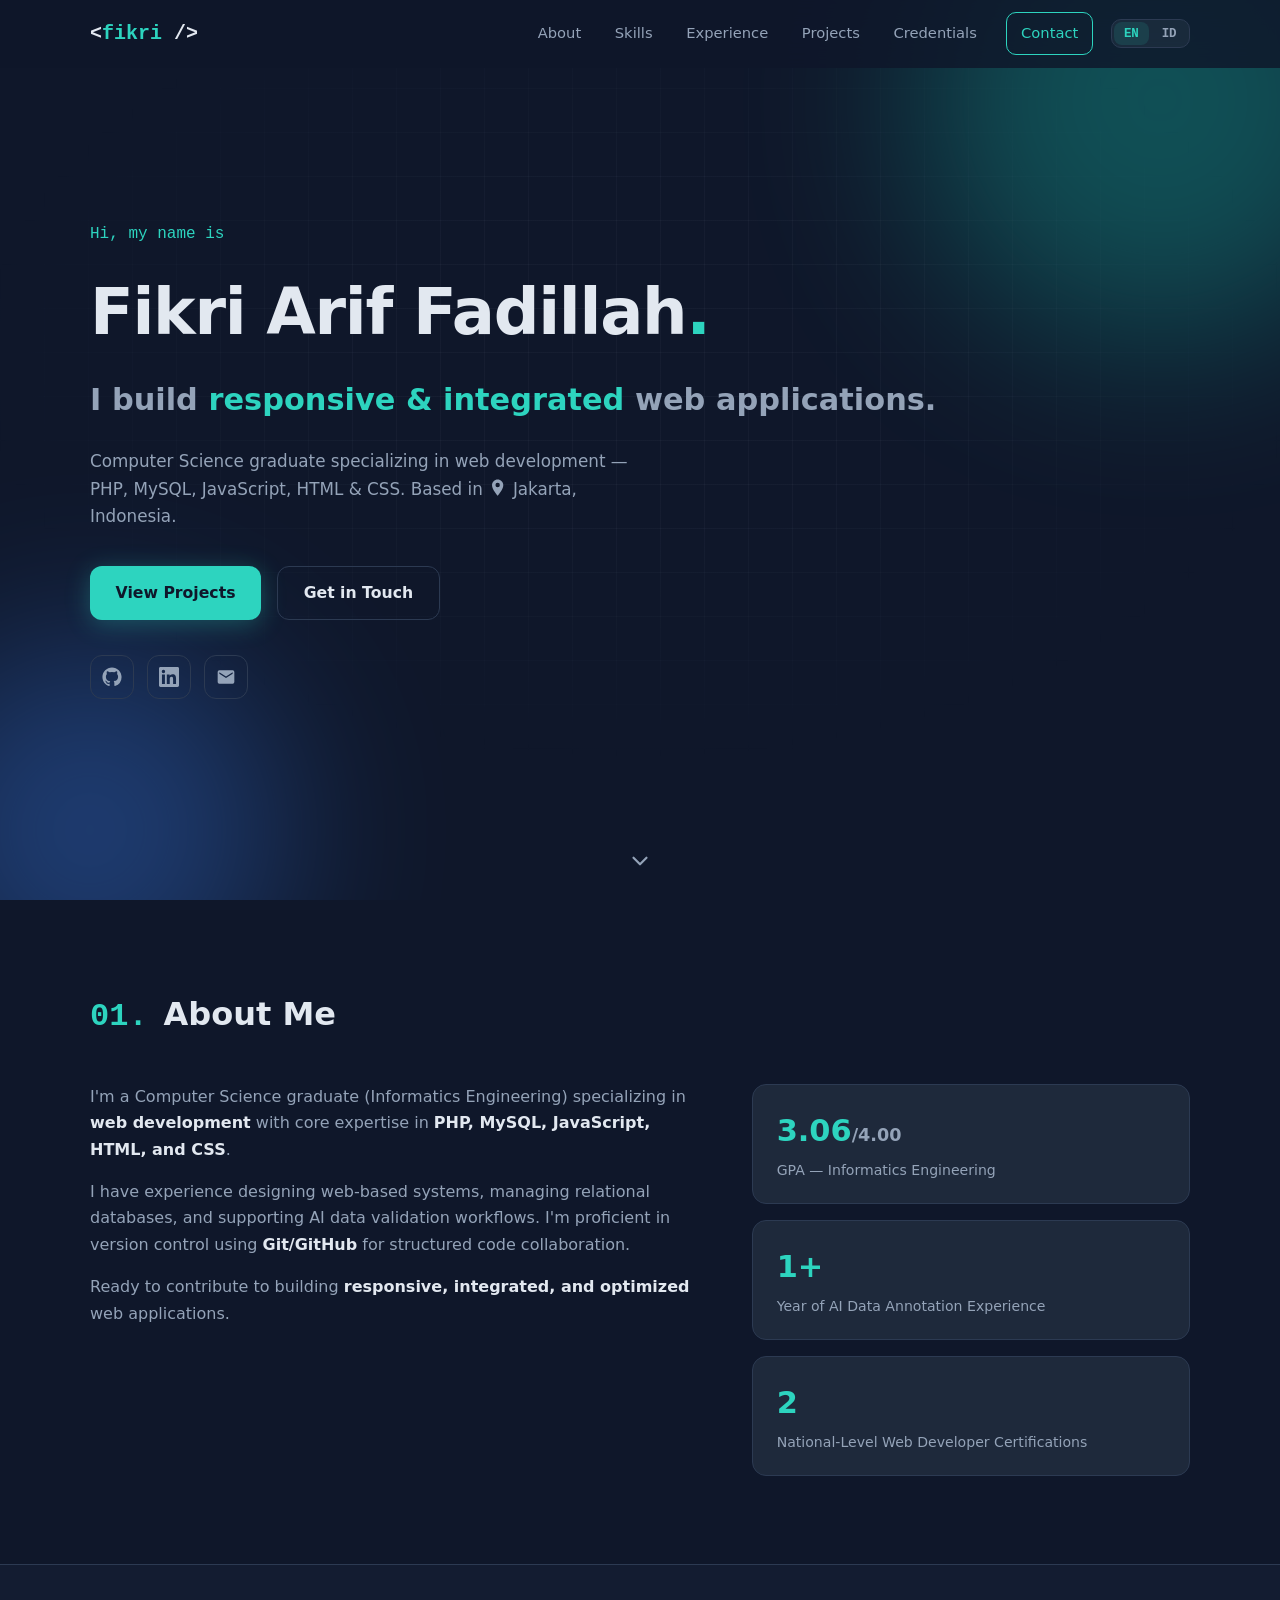
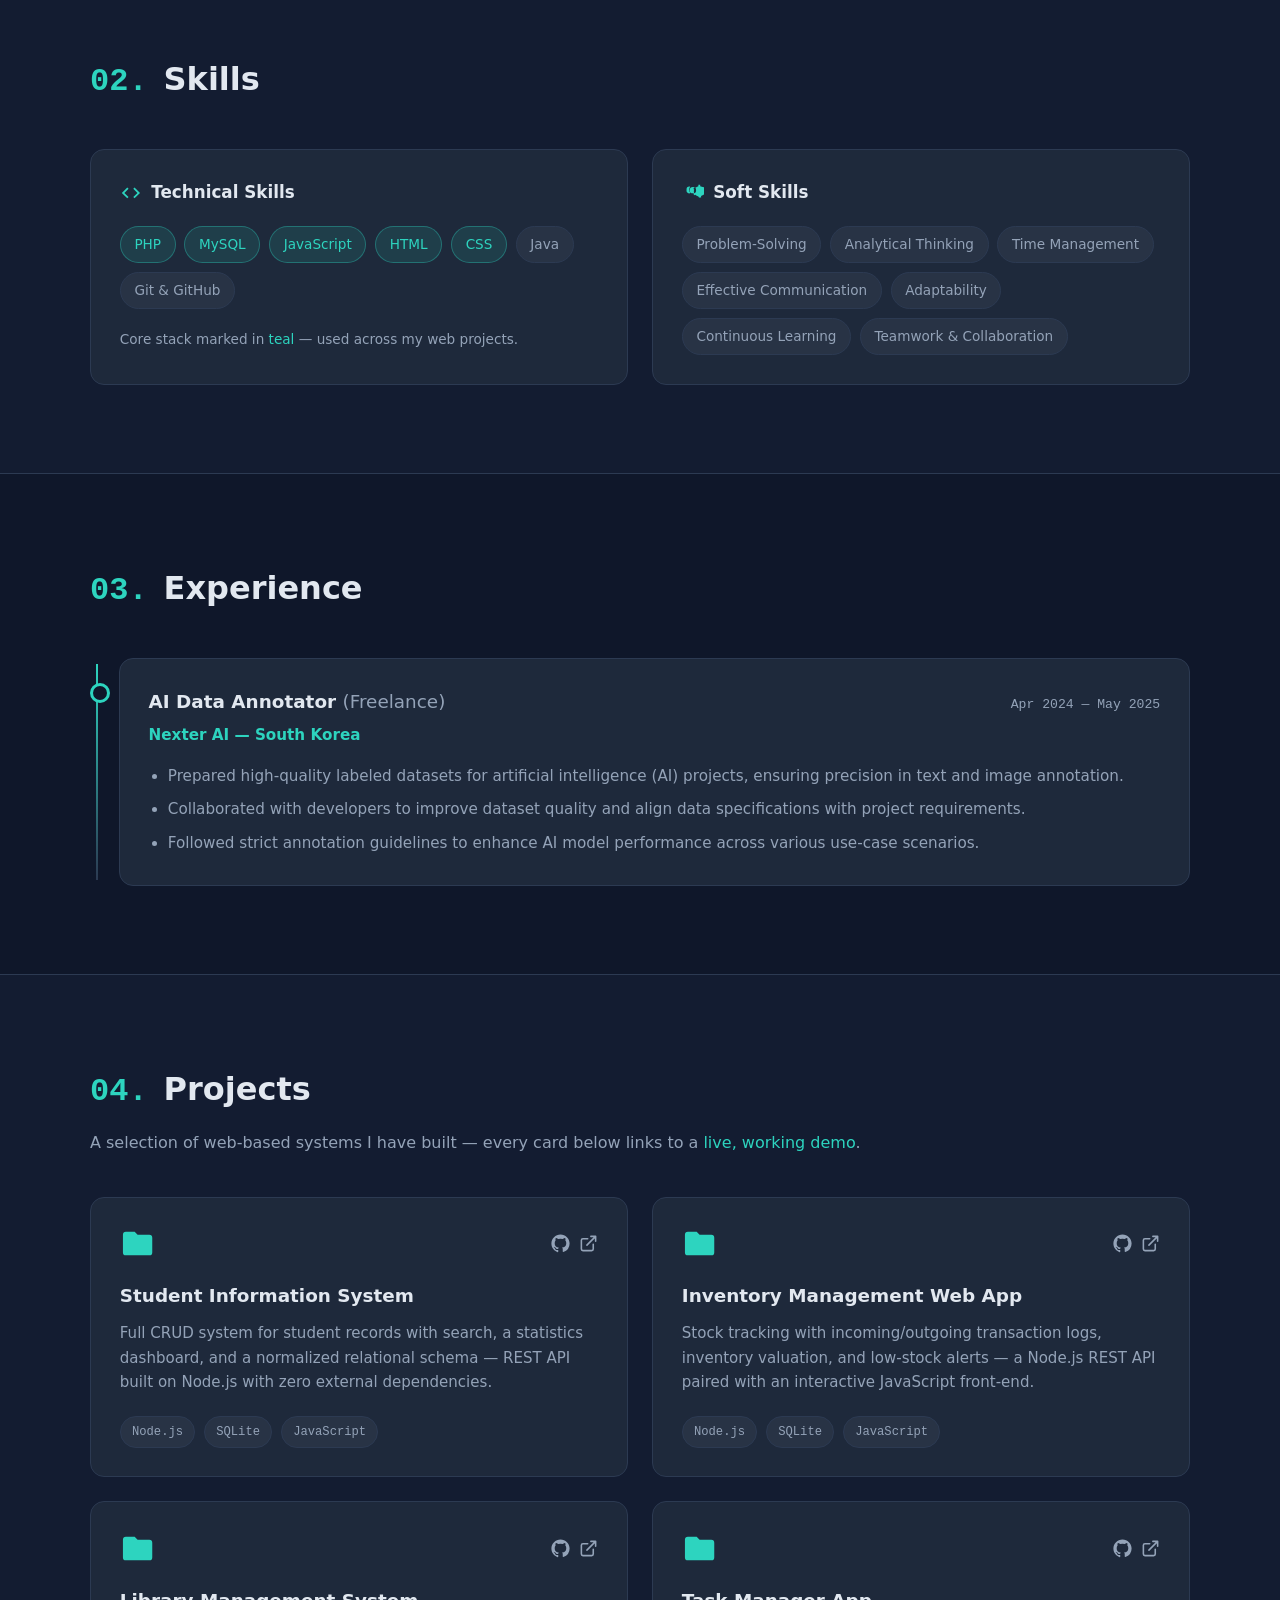
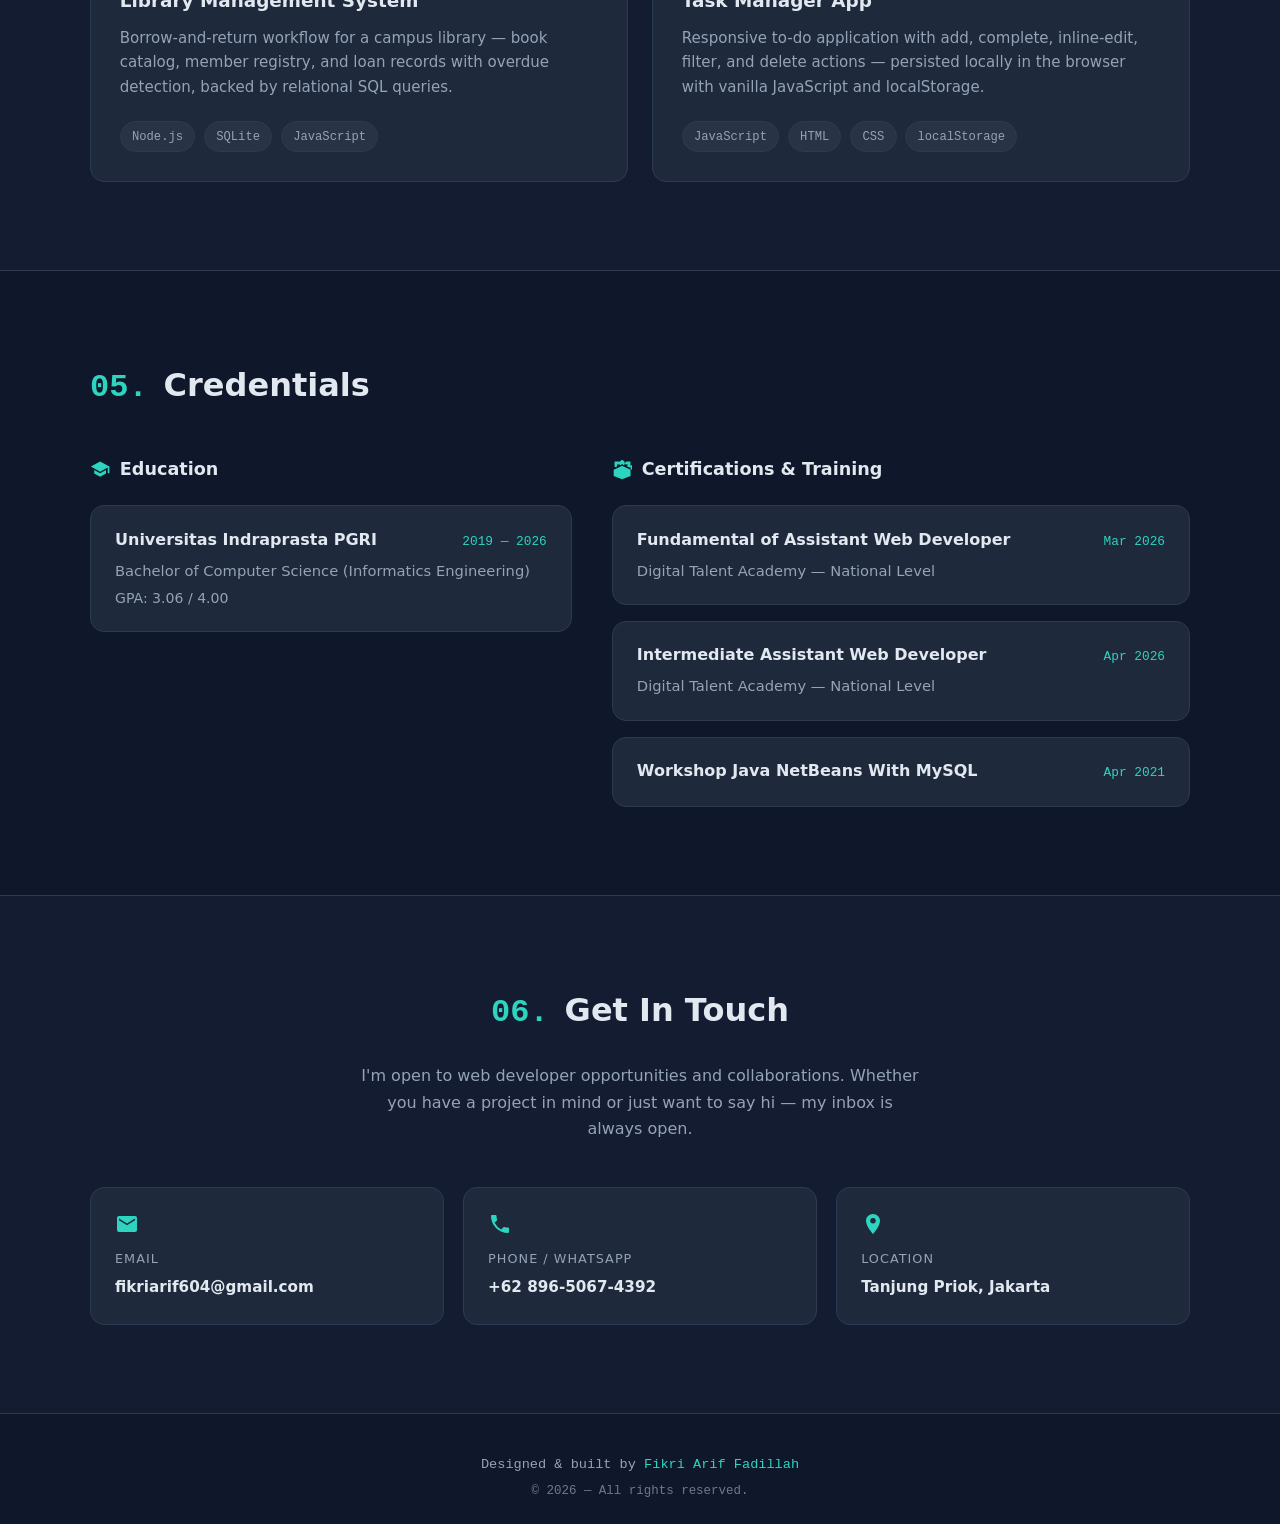
==== public/index.html @ 1ff897b4 "Add EN/ID language toggle with localStorage persistence and browser-language detection" ====
<!DOCTYPE html>
<html lang="en">
<head>
  <meta charset="UTF-8" />
  <meta name="viewport" content="width=device-width, initial-scale=1.0" />
  <meta name="description" content="Portfolio of Fikri Arif Fadillah — Web Developer specializing in PHP, MySQL, JavaScript, HTML, and CSS. Based in Jakarta, Indonesia." />
  <title>Fikri Arif Fadillah — Web Developer</title>
  <link rel="stylesheet" href="style.css" />
  <link rel="icon" href="data:image/svg+xml,<svg xmlns='http://www.w3.org/2000/svg' viewBox='0 0 100 100'><text y='0.9em' font-size='90' font-family='monospace' fill='%232dd4bf'>&lt;/&gt;</text></svg>" />
</head>
<body>
  <a class="skip-link" href="#main" data-i18n="skip">Skip to main content</a>

  <!-- ============ NAVBAR ============ -->
  <header class="navbar" id="navbar">
    <nav class="nav container" aria-label="Main navigation">
      <a href="#hero" class="nav-brand">&lt;<span>fikri</span> /&gt;</a>

      <button class="nav-toggle" id="navToggle" aria-label="Toggle navigation menu" aria-expanded="false" aria-controls="navMenu">
        <span class="bar"></span>
        <span class="bar"></span>
        <span class="bar"></span>
      </button>

      <ul class="nav-menu" id="navMenu">
        <li><a href="#about" class="nav-link" data-i18n="nav.about">About</a></li>
        <li><a href="#skills" class="nav-link" data-i18n="nav.skills">Skills</a></li>
        <li><a href="#experience" class="nav-link" data-i18n="nav.experience">Experience</a></li>
        <li><a href="#projects" class="nav-link" data-i18n="nav.projects">Projects</a></li>
        <li><a href="#credentials" class="nav-link" data-i18n="nav.credentials">Credentials</a></li>
        <li><a href="#contact" class="nav-link nav-cta" data-i18n="nav.contact">Contact</a></li>
        <li class="lang-switch" role="group" aria-label="Language / Bahasa">
          <button type="button" class="lang-btn" data-lang="en" aria-pressed="false">EN</button>
          <button type="button" class="lang-btn" data-lang="id" aria-pressed="false">ID</button>
        </li>
      </ul>
    </nav>
  </header>

  <main id="main">
    <!-- ============ HERO ============ -->
    <section class="hero" id="hero">
      <div class="hero-glow hero-glow-1" aria-hidden="true"></div>
      <div class="hero-glow hero-glow-2" aria-hidden="true"></div>
      <div class="hero-grid" aria-hidden="true"></div>

      <div class="container hero-content">
        <p class="hero-hello reveal" data-i18n="hero.hello">Hi, my name is</p>
        <h1 class="hero-name reveal">Fikri Arif Fadillah<span class="accent">.</span></h1>
        <h2 class="hero-tagline reveal" data-i18n-html="hero.tagline">I build <span class="accent">responsive &amp; integrated</span> web applications.</h2>
        <p class="hero-desc reveal" data-i18n-html="hero.desc">
          Computer Science graduate specializing in web development — PHP, MySQL, JavaScript, HTML &amp; CSS.
          Based in <svg class="icon" aria-hidden="true" viewBox="0 0 24 24"><path fill="currentColor" d="M12 2C8.13 2 5 5.13 5 9c0 5.25 7 13 7 13s7-7.75 7-13c0-3.87-3.13-7-7-7zm0 9.5A2.5 2.5 0 1 1 12 6a2.5 2.5 0 0 1 0 5.5z"/></svg> Jakarta, Indonesia.
        </p>
        <div class="hero-actions reveal">
          <a href="#projects" class="btn btn-primary" data-i18n="hero.btnProjects">View Projects</a>
          <a href="#contact" class="btn btn-ghost" data-i18n="hero.btnContact">Get in Touch</a>
        </div>

        <div class="hero-socials reveal">
          <!-- TODO: Replace the href="#" placeholders below with your real GitHub and LinkedIn profile URLs -->
          <a href="https://github.com/fikriarfh" class="social-link" aria-label="GitHub" title="GitHub (update this link)">
            <svg aria-hidden="true" viewBox="0 0 24 24"><path fill="currentColor" d="M12 .5C5.65.5.5 5.65.5 12c0 5.08 3.29 9.39 7.86 10.91.58.1.79-.25.79-.55v-2.17c-3.2.7-3.87-1.36-3.87-1.36-.52-1.33-1.28-1.68-1.28-1.68-1.04-.71.08-.7.08-.7 1.15.08 1.76 1.18 1.76 1.18 1.03 1.75 2.69 1.25 3.34.95.1-.74.4-1.25.72-1.53-2.55-.29-5.23-1.28-5.23-5.68 0-1.26.45-2.28 1.18-3.09-.12-.29-.51-1.46.11-3.05 0 0 .96-.31 3.15 1.18a10.9 10.9 0 0 1 5.74 0c2.19-1.49 3.15-1.18 3.15-1.18.62 1.59.23 2.76.11 3.05.73.81 1.18 1.83 1.18 3.09 0 4.41-2.69 5.38-5.25 5.67.41.35.77 1.04.77 2.1v3.12c0 .3.21.66.8.55A11.51 11.51 0 0 0 23.5 12C23.5 5.65 18.35.5 12 .5z"/></svg>
          </a>
          <a href="https://www.linkedin.com/in/fikriarif15/" class="social-link" aria-label="LinkedIn" title="LinkedIn (update this link)">
            <svg aria-hidden="true" viewBox="0 0 24 24"><path fill="currentColor" d="M20.45 20.45h-3.55v-5.57c0-1.33-.03-3.04-1.85-3.04-1.85 0-2.14 1.45-2.14 2.94v5.67H9.36V9h3.41v1.56h.05c.47-.9 1.63-1.85 3.36-1.85 3.6 0 4.27 2.37 4.27 5.45v6.29zM5.34 7.43a2.06 2.06 0 1 1 0-4.12 2.06 2.06 0 0 1 0 4.12zM7.12 20.45H3.56V9h3.56v11.45zM22.22 0H1.77C.79 0 0 .77 0 1.72v20.55C0 23.23.79 24 1.77 24h20.45c.98 0 1.78-.77 1.78-1.73V1.72C24 .77 23.2 0 22.22 0z"/></svg>
          </a>
          <a href="mailto:fikriarif604@gmail.com" class="social-link" aria-label="Email">
            <svg aria-hidden="true" viewBox="0 0 24 24"><path fill="currentColor" d="M20 4H4a2 2 0 0 0-2 2v12a2 2 0 0 0 2 2h16a2 2 0 0 0 2-2V6a2 2 0 0 0-2-2zm0 4.24l-8 5.06-8-5.06V6.4l8 5.06 8-5.06v1.84z"/></svg>
          </a>
        </div>
      </div>

      <a href="#about" class="scroll-down" aria-label="Scroll to about section">
        <svg aria-hidden="true" viewBox="0 0 24 24"><path fill="none" stroke="currentColor" stroke-width="2" stroke-linecap="round" stroke-linejoin="round" d="M6 9l6 6 6-6"/></svg>
      </a>
    </section>

    <!-- ============ ABOUT ============ -->
    <section class="section" id="about">
      <div class="container">
        <h2 class="section-title reveal" data-i18n-html="sec.about"><span class="accent">01.</span> About Me</h2>
        <div class="about-grid">
          <div class="about-text reveal">
            <p data-i18n-html="about.p1">
              I'm a Computer Science graduate (Informatics Engineering) specializing in
              <strong>web development</strong> with core expertise in <strong>PHP, MySQL, JavaScript,
              HTML, and CSS</strong>.
            </p>
            <p data-i18n-html="about.p2">
              I have experience designing web-based systems, managing relational databases, and
              supporting AI data validation workflows. I'm proficient in version control using
              <strong>Git/GitHub</strong> for structured code collaboration.
            </p>
            <p data-i18n-html="about.p3">
              Ready to contribute to building <strong>responsive, integrated, and optimized</strong>
              web applications.
            </p>
          </div>
          <div class="about-stats reveal">
            <div class="stat-card">
              <span class="stat-number accent">3.06<span class="stat-suffix">/4.00</span></span>
              <span class="stat-label" data-i18n="stat.gpa">GPA — Informatics Engineering</span>
            </div>
            <div class="stat-card">
              <span class="stat-number accent">1+</span>
              <span class="stat-label" data-i18n="stat.ai">Year of AI Data Annotation Experience</span>
            </div>
            <div class="stat-card">
              <span class="stat-number accent">2</span>
              <span class="stat-label" data-i18n="stat.cert">National-Level Web Developer Certifications</span>
            </div>
          </div>
        </div>
      </div>
    </section>

    <!-- ============ SKILLS ============ -->
    <section class="section section-alt" id="skills">
      <div class="container">
        <h2 class="section-title reveal" data-i18n-html="sec.skills"><span class="accent">02.</span> Skills</h2>

        <div class="skills-grid">
          <div class="skill-card reveal">
            <h3 class="skill-card-title">
              <svg class="icon" aria-hidden="true" viewBox="0 0 24 24"><path fill="currentColor" d="M9.4 16.6 4.8 12l4.6-4.6L8 6l-6 6 6 6 1.4-1.4zm5.2 0 4.6-4.6-4.6-4.6L16 6l6 6-6 6-1.4-1.4z"/></svg>
              <span data-i18n="skills.technical">Technical Skills</span>
            </h3>
            <div class="chips">
              <span class="chip chip-core">PHP</span>
              <span class="chip chip-core">MySQL</span>
              <span class="chip chip-core">JavaScript</span>
              <span class="chip chip-core">HTML</span>
              <span class="chip chip-core">CSS</span>
              <span class="chip">Java</span>
              <span class="chip">Git &amp; GitHub</span>
            </div>
            <p class="skill-note" data-i18n-html="skills.note">Core stack marked in <span class="accent">teal</span> — used across my web projects.</p>
          </div>

          <div class="skill-card reveal">
            <h3 class="skill-card-title">
              <svg class="icon" aria-hidden="true" viewBox="0 0 24 24"><path fill="currentColor" d="M12 5.5A3.5 3.5 0 1 1 8.5 9A3.5 3.5 0 0 1 12 5.5M5 8a3 3 0 0 1 3-3c.36 0 .7.06 1 .18A4.9 4.9 0 0 0 8 9c0 1.23.45 2.36 1.2 3.23A3 3 0 0 1 5 9m14 8.72V17h2v-1.72c1.22-.35 2.5-.95 3.53-1.74l.96.55 1-1.73-.9-.53c.24-.68.41-1.4.41-2.13s-.17-1.45-.41-2.13l.9-.53-1-1.73-.96.55C22.5 5.67 21.22 5.07 20 4.72V3h-2v1.72c-1.22.35-2.5.95-3.53 1.74l-.96-.55-1 1.73.9.53c-.24.68-.41 1.4-.41 2.13s.17 1.45.41 2.13l-.9.53 1 1.73.96-.55c1.03.79 2.31 1.39 3.53 1.74Z"/></svg>
              <span data-i18n="skills.soft">Soft Skills</span>
            </h3>
            <div class="chips">
              <span class="chip" data-i18n="chip.problem">Problem-Solving</span>
              <span class="chip" data-i18n="chip.analytical">Analytical Thinking</span>
              <span class="chip" data-i18n="chip.time">Time Management</span>
              <span class="chip" data-i18n="chip.communication">Effective Communication</span>
              <span class="chip" data-i18n="chip.adapt">Adaptability</span>
              <span class="chip" data-i18n="chip.learning">Continuous Learning</span>
              <span class="chip" data-i18n="chip.team">Teamwork &amp; Collaboration</span>
            </div>
          </div>
        </div>
      </div>
    </section>

    <!-- ============ EXPERIENCE ============ -->
    <section class="section" id="experience">
      <div class="container">
        <h2 class="section-title reveal" data-i18n-html="sec.experience"><span class="accent">03.</span> Experience</h2>

        <div class="timeline">
          <div class="timeline-item reveal">
            <div class="timeline-card">
              <div class="timeline-head">
                <h3>AI Data Annotator <span class="muted">(Freelance)</span></h3>
                <span class="timeline-date">Apr 2024 — May 2025</span>
              </div>
              <p class="timeline-org accent">Nexter AI — South Korea</p>
              <ul class="timeline-list">
                <li data-i18n="exp.b1">Prepared high-quality labeled datasets for artificial intelligence (AI) projects, ensuring precision in text and image annotation.</li>
                <li data-i18n="exp.b2">Collaborated with developers to improve dataset quality and align data specifications with project requirements.</li>
                <li data-i18n="exp.b3">Followed strict annotation guidelines to enhance AI model performance across various use-case scenarios.</li>
              </ul>
            </div>
          </div>
        </div>
      </div>
    </section>

    <!-- ============ PROJECTS ============ -->
    <section class="section section-alt" id="projects">
      <div class="container">
        <h2 class="section-title reveal" data-i18n-html="sec.projects"><span class="accent">04.</span> Projects</h2>
        <p class="section-subtitle reveal" data-i18n-html="proj.subtitle">
          A selection of web-based systems I have built — every card below links to a
          <span class="accent">live, working demo</span>.
        </p>

        <!--
          These four cards link to the LIVE demo apps served by this site (see /apps/).
          Source code: https://github.com/fikriarfh/fikri-portfolio
        -->
        <div class="projects-grid">

          <article class="project-card reveal">
            <div class="project-top">
              <svg class="icon project-folder" aria-hidden="true" viewBox="0 0 24 24"><path fill="currentColor" d="M10 4H4a2 2 0 0 0-2 2v12a2 2 0 0 0 2 2h16a2 2 0 0 0 2-2V8a2 2 0 0 0-2-2h-8l-2-2z"/></svg>
              <div class="project-links">
                <a href="https://github.com/fikriarfh/fikri-portfolio" aria-label="Student Information System source code" title="Source code">
                  <svg aria-hidden="true" viewBox="0 0 24 24"><path fill="currentColor" d="M12 .5C5.65.5.5 5.65.5 12c0 5.08 3.29 9.39 7.86 10.91.58.1.79-.25.79-.55v-2.17c-3.2.7-3.87-1.36-3.87-1.36-.52-1.33-1.28-1.68-1.28-1.68-1.04-.71.08-.7.08-.7 1.15.08 1.76 1.18 1.76 1.18 1.03 1.75 2.69 1.25 3.34.95.1-.74.4-1.25.72-1.53-2.55-.29-5.23-1.28-5.23-5.68 0-1.26.45-2.28 1.18-3.09-.12-.29-.51-1.46.11-3.05 0 0 .96-.31 3.15 1.18a10.9 10.9 0 0 1 5.74 0c2.19-1.49 3.15-1.18 3.15-1.18.62 1.59.23 2.76.11 3.05.73.81 1.18 1.83 1.18 3.09 0 4.41-2.69 5.38-5.25 5.67.41.35.77 1.04.77 2.1v3.12c0 .3.21.66.8.55A11.51 11.51 0 0 0 23.5 12C23.5 5.65 18.35.5 12 .5z"/></svg>
                </a>
                <a href="/apps/sis" aria-label="Open Student Information System demo" title="Live demo">
                  <svg aria-hidden="true" viewBox="0 0 24 24"><path fill="none" stroke="currentColor" stroke-width="2" stroke-linecap="round" stroke-linejoin="round" d="M18 13v6a2 2 0 0 1-2 2H5a2 2 0 0 1-2-2V8a2 2 0 0 1 2-2h6M15 3h6v6M10 14L21 3"/></svg>
                </a>
              </div>
            </div>
            <h3 class="project-title" data-i18n="proj.sis.title">Student Information System</h3>
            <p class="project-desc" data-i18n="proj.sis.desc">
              Full CRUD system for student records with search, a statistics dashboard, and a
              normalized relational schema — REST API built on Node.js with zero external dependencies.
            </p>
            <div class="chips project-tags">
              <span class="chip chip-mini">Node.js</span>
              <span class="chip chip-mini">SQLite</span>
              <span class="chip chip-mini">JavaScript</span>
            </div>
          </article>

          <article class="project-card reveal">
            <div class="project-top">
              <svg class="icon project-folder" aria-hidden="true" viewBox="0 0 24 24"><path fill="currentColor" d="M10 4H4a2 2 0 0 0-2 2v12a2 2 0 0 0 2 2h16a2 2 0 0 0 2-2V8a2 2 0 0 0-2-2h-8l-2-2z"/></svg>
              <div class="project-links">
                <a href="https://github.com/fikriarfh/fikri-portfolio" aria-label="Inventory Management source code" title="Source code">
                  <svg aria-hidden="true" viewBox="0 0 24 24"><path fill="currentColor" d="M12 .5C5.65.5.5 5.65.5 12c0 5.08 3.29 9.39 7.86 10.91.58.1.79-.25.79-.55v-2.17c-3.2.7-3.87-1.36-3.87-1.36-.52-1.33-1.28-1.68-1.28-1.68-1.04-.71.08-.7.08-.7 1.15.08 1.76 1.18 1.76 1.18 1.03 1.75 2.69 1.25 3.34.95.1-.74.4-1.25.72-1.53-2.55-.29-5.23-1.28-5.23-5.68 0-1.26.45-2.28 1.18-3.09-.12-.29-.51-1.46.11-3.05 0 0 .96-.31 3.15 1.18a10.9 10.9 0 0 1 5.74 0c2.19-1.49 3.15-1.18 3.15-1.18.62 1.59.23 2.76.11 3.05.73.81 1.18 1.83 1.18 3.09 0 4.41-2.69 5.38-5.25 5.67.41.35.77 1.04.77 2.1v3.12c0 .3.21.66.8.55A11.51 11.51 0 0 0 23.5 12C23.5 5.65 18.35.5 12 .5z"/></svg>
                </a>
                <a href="/apps/inventory" aria-label="Open Inventory Management demo" title="Live demo">
                  <svg aria-hidden="true" viewBox="0 0 24 24"><path fill="none" stroke="currentColor" stroke-width="2" stroke-linecap="round" stroke-linejoin="round" d="M18 13v6a2 2 0 0 1-2 2H5a2 2 0 0 1-2-2V8a2 2 0 0 1 2-2h6M15 3h6v6M10 14L21 3"/></svg>
                </a>
              </div>
            </div>
            <h3 class="project-title" data-i18n="proj.inv.title">Inventory Management Web App</h3>
            <p class="project-desc" data-i18n="proj.inv.desc">
              Stock tracking with incoming/outgoing transaction logs, inventory valuation, and
              low-stock alerts — a Node.js REST API paired with an interactive JavaScript front-end.
            </p>
            <div class="chips project-tags">
              <span class="chip chip-mini">Node.js</span>
              <span class="chip chip-mini">SQLite</span>
              <span class="chip chip-mini">JavaScript</span>
            </div>
          </article>

          <article class="project-card reveal">
            <div class="project-top">
              <svg class="icon project-folder" aria-hidden="true" viewBox="0 0 24 24"><path fill="currentColor" d="M10 4H4a2 2 0 0 0-2 2v12a2 2 0 0 0 2 2h16a2 2 0 0 0 2-2V8a2 2 0 0 0-2-2h-8l-2-2z"/></svg>
              <div class="project-links">
                <a href="https://github.com/fikriarfh/fikri-portfolio" aria-label="Library Management System source code" title="Source code">
                  <svg aria-hidden="true" viewBox="0 0 24 24"><path fill="currentColor" d="M12 .5C5.65.5.5 5.65.5 12c0 5.08 3.29 9.39 7.86 10.91.58.1.79-.25.79-.55v-2.17c-3.2.7-3.87-1.36-3.87-1.36-.52-1.33-1.28-1.68-1.28-1.68-1.04-.71.08-.7.08-.7 1.15.08 1.76 1.18 1.76 1.18 1.03 1.75 2.69 1.25 3.34.95.1-.74.4-1.25.72-1.53-2.55-.29-5.23-1.28-5.23-5.68 0-1.26.45-2.28 1.18-3.09-.12-.29-.51-1.46.11-3.05 0 0 .96-.31 3.15 1.18a10.9 10.9 0 0 1 5.74 0c2.19-1.49 3.15-1.18 3.15-1.18.62 1.59.23 2.76.11 3.05.73.81 1.18 1.83 1.18 3.09 0 4.41-2.69 5.38-5.25 5.67.41.35.77 1.04.77 2.1v3.12c0 .3.21.66.8.55A11.51 11.51 0 0 0 23.5 12C23.5 5.65 18.35.5 12 .5z"/></svg>
                </a>
                <a href="/apps/library" aria-label="Open Library Management System demo" title="Live demo">
                  <svg aria-hidden="true" viewBox="0 0 24 24"><path fill="none" stroke="currentColor" stroke-width="2" stroke-linecap="round" stroke-linejoin="round" d="M18 13v6a2 2 0 0 1-2 2H5a2 2 0 0 1-2-2V8a2 2 0 0 1 2-2h6M15 3h6v6M10 14L21 3"/></svg>
                </a>
              </div>
            </div>
            <h3 class="project-title" data-i18n="proj.lib.title">Library Management System</h3>
            <p class="project-desc" data-i18n="proj.lib.desc">
              Borrow-and-return workflow for a campus library — book catalog, member registry, and
              loan records with overdue detection, backed by relational SQL queries.
            </p>
            <div class="chips project-tags">
              <span class="chip chip-mini">Node.js</span>
              <span class="chip chip-mini">SQLite</span>
              <span class="chip chip-mini">JavaScript</span>
            </div>
          </article>

          <article class="project-card reveal">
            <div class="project-top">
              <svg class="icon project-folder" aria-hidden="true" viewBox="0 0 24 24"><path fill="currentColor" d="M10 4H4a2 2 0 0 0-2 2v12a2 2 0 0 0 2 2h16a2 2 0 0 0 2-2V8a2 2 0 0 0-2-2h-8l-2-2z"/></svg>
              <div class="project-links">
                <a href="https://github.com/fikriarfh/fikri-portfolio" aria-label="Task Manager source code" title="Source code">
                  <svg aria-hidden="true" viewBox="0 0 24 24"><path fill="currentColor" d="M12 .5C5.65.5.5 5.65.5 12c0 5.08 3.29 9.39 7.86 10.91.58.1.79-.25.79-.55v-2.17c-3.2.7-3.87-1.36-3.87-1.36-.52-1.33-1.28-1.68-1.28-1.68-1.04-.71.08-.7.08-.7 1.15.08 1.76 1.18 1.76 1.18 1.03 1.75 2.69 1.25 3.34.95.1-.74.4-1.25.72-1.53-2.55-.29-5.23-1.28-5.23-5.68 0-1.26.45-2.28 1.18-3.09-.12-.29-.51-1.46.11-3.05 0 0 .96-.31 3.15 1.18a10.9 10.9 0 0 1 5.74 0c2.19-1.49 3.15-1.18 3.15-1.18.62 1.59.23 2.76.11 3.05.73.81 1.18 1.83 1.18 3.09 0 4.41-2.69 5.38-5.25 5.67.41.35.77 1.04.77 2.1v3.12c0 .3.21.66.8.55A11.51 11.51 0 0 0 23.5 12C23.5 5.65 18.35.5 12 .5z"/></svg>
                </a>
                <a href="/apps/tasks" aria-label="Open Task Manager demo" title="Live demo">
                  <svg aria-hidden="true" viewBox="0 0 24 24"><path fill="none" stroke="currentColor" stroke-width="2" stroke-linecap="round" stroke-linejoin="round" d="M18 13v6a2 2 0 0 1-2 2H5a2 2 0 0 1-2-2V8a2 2 0 0 1 2-2h6M15 3h6v6M10 14L21 3"/></svg>
                </a>
              </div>
            </div>
            <h3 class="project-title" data-i18n="proj.task.title">Task Manager App</h3>
            <p class="project-desc" data-i18n="proj.task.desc">
              Responsive to-do application with add, complete, inline-edit, filter, and delete
              actions — persisted locally in the browser with vanilla JavaScript and localStorage.
            </p>
            <div class="chips project-tags">
              <span class="chip chip-mini">JavaScript</span>
              <span class="chip chip-mini">HTML</span>
              <span class="chip chip-mini">CSS</span>
              <span class="chip chip-mini">localStorage</span>
            </div>
          </article>

        </div>
      </div>
    </section>

    <!-- ============ CREDENTIALS (Education + Certifications) ============ -->
    <section class="section" id="credentials">
      <div class="container">
        <h2 class="section-title reveal" data-i18n-html="sec.credentials"><span class="accent">05.</span> Credentials</h2>

        <div class="credentials-grid">
          <div class="cred-block reveal">
            <h3 class="cred-heading">
              <svg class="icon" aria-hidden="true" viewBox="0 0 24 24"><path fill="currentColor" d="M12 3 1 9l11 6 9-4.91V17h2V9L12 3zM5 13.18v4L12 21l7-3.82v-4L12 17l-7-3.82z"/></svg>
              <span data-i18n="cred.education">Education</span>
            </h3>
            <div class="cred-card">
              <div class="cred-row">
                <h4>Universitas Indraprasta PGRI</h4>
                <span class="cred-date">2019 — 2026</span>
              </div>
              <p class="cred-role" data-i18n="edu.role">Bachelor of Computer Science (Informatics Engineering)</p>
              <p class="cred-detail" data-i18n="edu.gpa">GPA: 3.06 / 4.00</p>
            </div>
          </div>

          <div class="cred-block reveal">
            <h3 class="cred-heading">
              <svg class="icon" aria-hidden="true" viewBox="0 0 24 24"><path fill="currentColor" d="m12 1-3 3h6l-3-3zM5 9.36l1.24-.96L5.9 6.5l2.86.01 1.22-.95L8.2 3H3v5.75L5 10.1v-.74zM4.13 12l-2.13.7v7.42L12 24l10-3.88V12.7L12 8l-7.87 4zM20.9 8.7 24 7v5.75l-2-.73V9.36l-1.1.7zM9 3.09V6.5l1.17.92L12 6l1.83 1.42L15 6.5V3.09L12 1 9 3.09zM19 9.36l-1.24-.96 1.34-1.9-2.86.01-1.22-.95L16.8 3H21.9v5.75L20 10.1v-.74z"/></svg>
              <span data-i18n="cred.certs">Certifications &amp; Training</span>
            </h3>
            <div class="cred-card">
              <div class="cred-row">
                <h4>Fundamental of Assistant Web Developer</h4>
                <span class="cred-date">Mar 2026</span>
              </div>
              <p class="cred-role" data-i18n="cert.role">Digital Talent Academy — National Level</p>
            </div>
            <div class="cred-card">
              <div class="cred-row">
                <h4>Intermediate Assistant Web Developer</h4>
                <span class="cred-date">Apr 2026</span>
              </div>
              <p class="cred-role" data-i18n="cert.role">Digital Talent Academy — National Level</p>
            </div>
            <div class="cred-card">
              <div class="cred-row">
                <h4>Workshop Java NetBeans With MySQL</h4>
                <span class="cred-date">Apr 2021</span>
              </div>
            </div>
          </div>
        </div>
      </div>
    </section>

    <!-- ============ CONTACT ============ -->
    <section class="section section-alt" id="contact">
      <div class="container contact-inner">
        <h2 class="section-title reveal" data-i18n-html="sec.contact"><span class="accent">06.</span> Get In Touch</h2>
        <p class="contact-lead reveal" data-i18n="contact.lead">
          I'm open to web developer opportunities and collaborations.
          Whether you have a project in mind or just want to say hi — my inbox is always open.
        </p>
        <div class="contact-cards reveal">
          <a href="mailto:fikriarif604@gmail.com" class="contact-card">
            <svg class="icon" aria-hidden="true" viewBox="0 0 24 24"><path fill="currentColor" d="M20 4H4a2 2 0 0 0-2 2v12a2 2 0 0 0 2 2h16a2 2 0 0 0 2-2V6a2 2 0 0 0-2-2zm0 4.24l-8 5.06-8-5.06V6.4l8 5.06 8-5.06v1.84z"/></svg>
            <span class="contact-label">Email</span>
            <span class="contact-value">fikriarif604@gmail.com</span>
          </a>
          <a href="tel:+6289650674392" class="contact-card">
            <svg class="icon" aria-hidden="true" viewBox="0 0 24 24"><path fill="currentColor" d="M6.62 10.79a15.05 15.05 0 0 0 6.59 6.59l2.2-2.2a1 1 0 0 1 1.02-.24c1.12.37 2.33.57 3.57.57a1 1 0 0 1 1 1V20a1 1 0 0 1-1 1A17 17 0 0 1 3 4a1 1 0 0 1 1-1h3.5a1 1 0 0 1 1 1c0 1.24.2 2.45.57 3.57a1 1 0 0 1-.25 1.02l-2.2 2.2z"/></svg>
            <span class="contact-label" data-i18n="contact.phone">Phone / WhatsApp</span>
            <span class="contact-value">+62 896-5067-4392</span>
          </a>
          <div class="contact-card contact-static">
            <svg class="icon" aria-hidden="true" viewBox="0 0 24 24"><path fill="currentColor" d="M12 2C8.13 2 5 5.13 5 9c0 5.25 7 13 7 13s7-7.75 7-13c0-3.87-3.13-7-7-7zm0 9.5A2.5 2.5 0 1 1 12 6a2.5 2.5 0 0 1 0 5.5z"/></svg>
            <span class="contact-label" data-i18n="contact.location">Location</span>
            <span class="contact-value">Tanjung Priok, Jakarta</span>
          </div>
        </div>
      </div>
    </section>
  </main>

  <!-- ============ FOOTER ============ -->
  <footer class="footer">
    <p class="footer-line" data-i18n-html="footer.line">Designed &amp; built by <span class="accent">Fikri Arif Fadillah</span></p>
    <p class="footer-copy">© <span id="year"></span> <span data-i18n="footer.copy">— All rights reserved.</span></p>
  </footer>

  <script src="i18n.js"></script>
  <script src="script.js"></script>
</body>
</html>
---- public/style.css ----
/* ============================================================
   Fikri Arif Fadillah — Portfolio
   Dark modern theme · teal accent · vanilla CSS
   ============================================================ */

:root {
  --bg: #0f172a;          /* slate-900 */
  --bg-alt: #131c31;      /* slightly lighter panel background */
  --bg-card: #1e293b;     /* slate-800 */
  --border: #2c3a52;
  --text: #e2e8f0;        /* slate-200 */
  --text-muted: #94a3b8;  /* slate-400 */
  --accent: #2dd4bf;      /* teal-400 */
  --accent-strong: #14b8a6;
  --accent-dim: rgba(45, 212, 191, 0.12);
  --radius: 14px;
  --nav-height: 68px;
  --font: "Segoe UI", system-ui, -apple-system, "Helvetica Neue", Arial, sans-serif;
  --mono: "Cascadia Code", Consolas, "SF Mono", Menlo, monospace;
}

* { margin: 0; padding: 0; box-sizing: border-box; }

html {
  scroll-behavior: smooth;
  scroll-padding-top: calc(var(--nav-height) + 12px);
}

body {
  font-family: var(--font);
  background: var(--bg);
  color: var(--text);
  line-height: 1.65;
  -webkit-font-smoothing: antialiased;
  overflow-x: hidden;
}

img, svg { display: block; }
svg.icon { display: inline-block; vertical-align: -0.14em; }
a { color: inherit; text-decoration: none; }
ul { list-style: none; }

.container {
  width: min(1100px, 100% - 3rem);
  margin-inline: auto;
}

.icon { width: 1.15em; height: 1.15em; flex-shrink: 0; }
.accent { color: var(--accent); }
.muted { color: var(--text-muted); font-weight: 400; }

.skip-link {
  position: absolute;
  left: -9999px;
  top: 0;
  background: var(--accent);
  color: var(--bg);
  padding: 0.6rem 1.2rem;
  border-radius: 0 0 10px 0;
  font-weight: 600;
  z-index: 100;
}
.skip-link:focus { left: 0; }

/* ============ NAVBAR ============ */
.navbar {
  position: fixed;
  inset: 0 0 auto 0;
  height: var(--nav-height);
  background: rgba(15, 23, 42, 0.82);
  backdrop-filter: blur(12px);
  border-bottom: 1px solid transparent;
  z-index: 50;
  transition: border-color 0.3s, background 0.3s;
}
.navbar.scrolled { border-color: var(--border); background: rgba(15, 23, 42, 0.95); }

.nav {
  height: 100%;
  display: flex;
  align-items: center;
  justify-content: space-between;
}

.nav-brand {
  font-family: var(--mono);
  font-size: 1.25rem;
  font-weight: 700;
  color: var(--text);
}
.nav-brand span { color: var(--accent); }

.nav-menu {
  display: flex;
  align-items: center;
  gap: 0.4rem;
}

.nav-link {
  display: block;
  padding: 0.5rem 0.85rem;
  font-size: 0.92rem;
  font-weight: 500;
  color: var(--text-muted);
  border-radius: 8px;
  transition: color 0.2s, background 0.2s;
}
.nav-link:hover { color: var(--text); background: rgba(148, 163, 184, 0.08); }
.nav-link.active { color: var(--accent); }

.nav-cta {
  color: var(--accent);
  border: 1px solid var(--accent);
  border-radius: 10px;
  margin-left: 0.6rem;
  transition: background 0.2s, color 0.2s, box-shadow 0.2s;
}
.nav-cta:hover {
  background: var(--accent-dim);
  box-shadow: 0 0 16px rgba(45, 212, 191, 0.25);
}

/* Language switcher */
.lang-switch {
  display: flex;
  gap: 2px;
  margin-left: 0.7rem;
  padding: 2px;
  background: rgba(148, 163, 184, 0.08);
  border: 1px solid var(--border);
  border-radius: 10px;
}
.lang-btn {
  padding: 0.3rem 0.65rem;
  border: none;
  border-radius: 8px;
  background: transparent;
  color: var(--text-muted);
  font-family: var(--mono);
  font-size: 0.78rem;
  font-weight: 700;
  cursor: pointer;
  transition: color 0.2s, background 0.2s;
}
.lang-btn:hover { color: var(--text); }
.lang-btn.active {
  background: var(--accent-dim);
  color: var(--accent);
}

.nav-toggle {
  display: none;
  flex-direction: column;
  justify-content: center;
  gap: 5px;
  width: 42px;
  height: 42px;
  padding: 9px;
  background: transparent;
  border: 1px solid var(--border);
  border-radius: 10px;
  cursor: pointer;
}
.nav-toggle .bar {
  width: 100%;
  height: 2px;
  background: var(--text);
  border-radius: 2px;
  transition: transform 0.25s, opacity 0.25s;
}
.nav-toggle.open .bar:nth-child(1) { transform: translateY(7px) rotate(45deg); }
.nav-toggle.open .bar:nth-child(2) { opacity: 0; }
.nav-toggle.open .bar:nth-child(3) { transform: translateY(-7px) rotate(-45deg); }

/* ============ HERO ============ */
.hero {
  position: relative;
  min-height: 100svh;
  display: flex;
  align-items: center;
  padding: var(--nav-height) 0 3rem;
  overflow: hidden;
}

.hero-glow {
  position: absolute;
  border-radius: 50%;
  filter: blur(90px);
  opacity: 0.35;
  pointer-events: none;
}
.hero-glow-1 {
  width: 480px; height: 480px;
  background: var(--accent-strong);
  top: -140px; right: -120px;
}
.hero-glow-2 {
  width: 380px; height: 380px;
  background: #3b82f6;
  bottom: -120px; left: -100px;
}

.hero-grid {
  position: absolute;
  inset: 0;
  background-image:
    linear-gradient(rgba(148, 163, 184, 0.05) 1px, transparent 1px),
    linear-gradient(90deg, rgba(148, 163, 184, 0.05) 1px, transparent 1px);
  background-size: 44px 44px;
  mask-image: radial-gradient(ellipse 70% 60% at 50% 40%, black 30%, transparent 75%);
  pointer-events: none;
}

.hero-content { position: relative; z-index: 1; }

.hero-hello {
  font-family: var(--mono);
  color: var(--accent);
  font-size: 1rem;
  margin-bottom: 0.8rem;
}

.hero-name {
  font-size: clamp(2.4rem, 6vw, 4rem);
  font-weight: 800;
  letter-spacing: -0.02em;
  margin-bottom: 0.6rem;
}

.hero-tagline {
  font-size: clamp(1.3rem, 3.4vw, 1.9rem);
  font-weight: 700;
  color: var(--text-muted);
  margin-bottom: 1.4rem;
}

.hero-desc {
  max-width: 560px;
  color: var(--text-muted);
  font-size: 1.05rem;
  margin-bottom: 2.2rem;
}

.hero-actions {
  display: flex;
  flex-wrap: wrap;
  gap: 1rem;
  margin-bottom: 2.2rem;
}

.btn {
  display: inline-flex;
  align-items: center;
  gap: 0.5rem;
  padding: 0.8rem 1.6rem;
  border-radius: 12px;
  font-weight: 600;
  font-size: 0.98rem;
  transition: transform 0.2s, box-shadow 0.2s, background 0.2s, color 0.2s;
}
.btn:hover { transform: translateY(-2px); }

.btn-primary {
  background: var(--accent);
  color: var(--bg);
  box-shadow: 0 4px 24px rgba(45, 212, 191, 0.3);
}
.btn-primary:hover { background: var(--accent-strong); }

.btn-ghost {
  border: 1px solid var(--border);
  color: var(--text);
}
.btn-ghost:hover { border-color: var(--accent); color: var(--accent); }

.hero-socials {
  display: flex;
  gap: 0.8rem;
}

.social-link {
  display: grid;
  place-items: center;
  width: 44px;
  height: 44px;
  border-radius: 12px;
  border: 1px solid var(--border);
  color: var(--text-muted);
  transition: color 0.2s, border-color 0.2s, transform 0.2s;
}
.social-link:hover { color: var(--accent); border-color: var(--accent); transform: translateY(-3px); }
.social-link svg { width: 20px; height: 20px; }

.scroll-down {
  position: absolute;
  bottom: 1.6rem;
  left: 50%;
  translate: -50% 0;
  color: var(--text-muted);
  animation: bounce 2s infinite;
  z-index: 1;
}
.scroll-down svg { width: 26px; height: 26px; }
.scroll-down:hover { color: var(--accent); }

@keyframes bounce {
  0%, 100% { transform: translateY(0); }
  50% { transform: translateY(8px); }
}

/* ============ SECTIONS ============ */
.section { padding: 5.5rem 0; }
.section-alt { background: var(--bg-alt); border-block: 1px solid var(--border); }

.section-title {
  font-size: clamp(1.5rem, 3vw, 2rem);
  font-weight: 800;
  margin-bottom: 2.5rem;
}
.section-title .accent { font-family: var(--mono); font-weight: 600; margin-right: 0.3rem; }

.section-subtitle {
  color: var(--text-muted);
  margin: -1.8rem 0 2.5rem;
}

/* ============ ABOUT ============ */
.about-grid {
  display: grid;
  grid-template-columns: 1.4fr 1fr;
  gap: 3rem;
  align-items: start;
}

.about-text p { color: var(--text-muted); margin-bottom: 1rem; }
.about-text strong { color: var(--text); }

.about-stats {
  display: grid;
  gap: 1rem;
}

.stat-card {
  background: var(--bg-card);
  border: 1px solid var(--border);
  border-radius: var(--radius);
  padding: 1.3rem 1.5rem;
  transition: transform 0.2s, border-color 0.2s;
}
.stat-card:hover { transform: translateY(-4px); border-color: var(--accent); }

.stat-number { font-size: 1.9rem; font-weight: 800; }
.stat-suffix { font-size: 1.1rem; color: var(--text-muted); font-weight: 600; }
.stat-label { display: block; color: var(--text-muted); font-size: 0.88rem; margin-top: 0.2rem; }

/* ============ SKILLS ============ */
.skills-grid {
  display: grid;
  grid-template-columns: 1fr 1fr;
  gap: 1.5rem;
}

.skill-card {
  background: var(--bg-card);
  border: 1px solid var(--border);
  border-radius: var(--radius);
  padding: 1.8rem;
  transition: transform 0.2s, border-color 0.2s;
}
.skill-card:hover { transform: translateY(-4px); border-color: var(--accent); }

.skill-card-title {
  display: flex;
  align-items: center;
  gap: 0.6rem;
  font-size: 1.05rem;
  margin-bottom: 1.2rem;
}
.skill-card-title .icon { color: var(--accent); width: 1.3em; height: 1.3em; }

.chips { display: flex; flex-wrap: wrap; gap: 0.55rem; }

.chip {
  padding: 0.4rem 0.85rem;
  border-radius: 999px;
  font-size: 0.85rem;
  font-weight: 500;
  color: var(--text-muted);
  background: rgba(148, 163, 184, 0.08);
  border: 1px solid var(--border);
  transition: color 0.2s, border-color 0.2s, background 0.2s;
}
.chip:hover { color: var(--text); border-color: var(--accent); }

.chip-core {
  color: var(--accent);
  background: var(--accent-dim);
  border-color: rgba(45, 212, 191, 0.35);
}

.skill-note {
  margin-top: 1.2rem;
  font-size: 0.85rem;
  color: var(--text-muted);
}

/* ============ EXPERIENCE (timeline) ============ */
.timeline {
  position: relative;
  padding-left: 1.8rem;
}
.timeline::before {
  content: "";
  position: absolute;
  left: 6px;
  top: 6px;
  bottom: 6px;
  width: 2px;
  background: linear-gradient(var(--accent), var(--border));
}
.timeline-item { position: relative; }
.timeline-item::before {
  content: "";
  position: absolute;
  left: -1.8rem;
  top: 1.6rem;
  width: 14px;
  height: 14px;
  border-radius: 50%;
  background: var(--bg);
  border: 3px solid var(--accent);
}

.timeline-card {
  background: var(--bg-card);
  border: 1px solid var(--border);
  border-radius: var(--radius);
  padding: 1.8rem;
}
.timeline-head {
  display: flex;
  justify-content: space-between;
  align-items: baseline;
  gap: 1rem;
  flex-wrap: wrap;
}
.timeline-head h3 { font-size: 1.15rem; }
.timeline-date {
  font-family: var(--mono);
  font-size: 0.82rem;
  color: var(--text-muted);
  white-space: nowrap;
}
.timeline-org {
  font-size: 0.95rem;
  font-weight: 600;
  margin: 0.3rem 0 1rem;
}
.timeline-list {
  list-style: disc;
  padding-left: 1.2rem;
  display: grid;
  gap: 0.55rem;
  color: var(--text-muted);
  font-size: 0.95rem;
}

/* ============ PROJECTS ============ */
.projects-grid {
  display: grid;
  grid-template-columns: repeat(2, 1fr);
  gap: 1.5rem;
}

.project-card {
  display: flex;
  flex-direction: column;
  background: var(--bg-card);
  border: 1px solid var(--border);
  border-radius: var(--radius);
  padding: 1.8rem;
  transition: transform 0.2s, border-color 0.2s, box-shadow 0.2s;
}
.project-card:hover {
  transform: translateY(-5px);
  border-color: var(--accent);
  box-shadow: 0 12px 32px rgba(0, 0, 0, 0.35);
}

.project-top {
  display: flex;
  justify-content: space-between;
  align-items: center;
  margin-bottom: 1.2rem;
}
.project-folder { width: 2.2rem; height: 2.2rem; color: var(--accent); }

.project-links { display: flex; gap: 0.6rem; }
.project-links a { color: var(--text-muted); transition: color 0.2s, transform 0.2s; }
.project-links a:hover { color: var(--accent); transform: translateY(-2px); }
.project-links svg { width: 19px; height: 19px; }

.project-title { font-size: 1.15rem; margin-bottom: 0.6rem; }
.project-desc { color: var(--text-muted); font-size: 0.94rem; margin-bottom: 1.3rem; flex: 1; }

.project-tags { margin-top: auto; }
.chip-mini { font-size: 0.76rem; padding: 0.3rem 0.7rem; font-family: var(--mono); }

/* ============ CREDENTIALS ============ */
.credentials-grid {
  display: grid;
  grid-template-columns: 1fr 1.2fr;
  gap: 2.5rem;
  align-items: start;
}

.cred-heading {
  display: flex;
  align-items: center;
  gap: 0.6rem;
  font-size: 1.1rem;
  margin-bottom: 1.3rem;
}
.cred-heading .icon { color: var(--accent); }

.cred-block .cred-card + .cred-card { margin-top: 1rem; }

.cred-card {
  background: var(--bg-card);
  border: 1px solid var(--border);
  border-radius: var(--radius);
  padding: 1.3rem 1.5rem;
  transition: border-color 0.2s, transform 0.2s;
}
.cred-card:hover { border-color: var(--accent); transform: translateX(4px); }

.cred-row {
  display: flex;
  justify-content: space-between;
  align-items: baseline;
  gap: 1rem;
  flex-wrap: wrap;
}
.cred-row h4 { font-size: 1rem; }
.cred-date { font-family: var(--mono); font-size: 0.8rem; color: var(--accent); white-space: nowrap; }
.cred-role { color: var(--text-muted); font-size: 0.92rem; margin-top: 0.35rem; }
.cred-detail { color: var(--text-muted); font-size: 0.88rem; margin-top: 0.25rem; }

/* ============ CONTACT ============ */
.contact-inner { text-align: center; }
.contact-inner .section-title { margin-bottom: 1.5rem; }

.contact-lead {
  max-width: 560px;
  margin: 0 auto 2.8rem;
  color: var(--text-muted);
}

.contact-cards {
  display: grid;
  grid-template-columns: repeat(3, 1fr);
  gap: 1.2rem;
  text-align: left;
}

.contact-card {
  display: flex;
  flex-direction: column;
  align-items: flex-start;
  gap: 0.35rem;
  background: var(--bg-card);
  border: 1px solid var(--border);
  border-radius: var(--radius);
  padding: 1.5rem;
  transition: transform 0.2s, border-color 0.2s;
}
.contact-card:hover { transform: translateY(-4px); border-color: var(--accent); }
.contact-card .icon { color: var(--accent); width: 1.5em; height: 1.5em; margin-bottom: 0.4rem; }

.contact-label { font-size: 0.8rem; text-transform: uppercase; letter-spacing: 0.08em; color: var(--text-muted); }
.contact-value { font-weight: 600; font-size: 0.95rem; word-break: break-all; }
.contact-static { cursor: default; }

/* ============ FOOTER ============ */
.footer {
  padding: 2.5rem 0;
  text-align: center;
  font-family: var(--mono);
  font-size: 0.85rem;
  color: var(--text-muted);
}
.footer-line { margin-bottom: 0.3rem; }
.footer-copy { font-size: 0.78rem; opacity: 0.7; }

/* ============ REVEAL ANIMATION ============ */
.reveal {
  opacity: 0;
  transform: translateY(26px);
  transition: opacity 0.6s ease, transform 0.6s ease;
}
.reveal.visible { opacity: 1; transform: none; }

@media (prefers-reduced-motion: reduce) {
  html { scroll-behavior: auto; }
  .reveal { opacity: 1; transform: none; transition: none; }
  .scroll-down { animation: none; }
  .btn, .stat-card, .skill-card, .project-card, .cred-card, .contact-card, .social-link { transition: none; }
}

/* ============ RESPONSIVE ============ */
@media (max-width: 900px) {
  .about-grid { grid-template-columns: 1fr; gap: 2rem; }
  .skills-grid { grid-template-columns: 1fr; }
  .projects-grid { grid-template-columns: 1fr; }
  .credentials-grid { grid-template-columns: 1fr; }
  .contact-cards { grid-template-columns: 1fr; }
}

@media (max-width: 640px) {
  .container { width: min(1100px, 100% - 2.4rem); }
  .section { padding: 4rem 0; }

  /* Mobile nav */
  .nav-toggle { display: flex; }

  .nav-menu {
    position: fixed;
    top: var(--nav-height);
    left: 0;
    right: 0;
    flex-direction: column;
    align-items: stretch;
    gap: 0.2rem;
    padding: 1rem 1.2rem 1.4rem;
    background: #0f172a;
    border-bottom: 1px solid var(--border);
    transform: translateY(-12px);
    opacity: 0;
    visibility: hidden;
    transition: transform 0.25s, opacity 0.25s, visibility 0.25s;
  }
  .nav-menu.open { transform: none; opacity: 1; visibility: visible; }

  .nav-link { padding: 0.85rem 1rem; font-size: 1rem; }
  .nav-cta { margin-left: 0; margin-top: 0.6rem; text-align: center; }

  .lang-switch {
    margin: 0.6rem auto 0;
    align-self: center;
  }
  .lang-btn { padding: 0.5rem 1rem; font-size: 0.88rem; }

  .hero { min-height: auto; padding-top: calc(var(--nav-height) + 3rem); }
  .scroll-down { display: none; }
  .timeline { padding-left: 1.4rem; }
  .timeline-item::before { left: -1.4rem; }
}
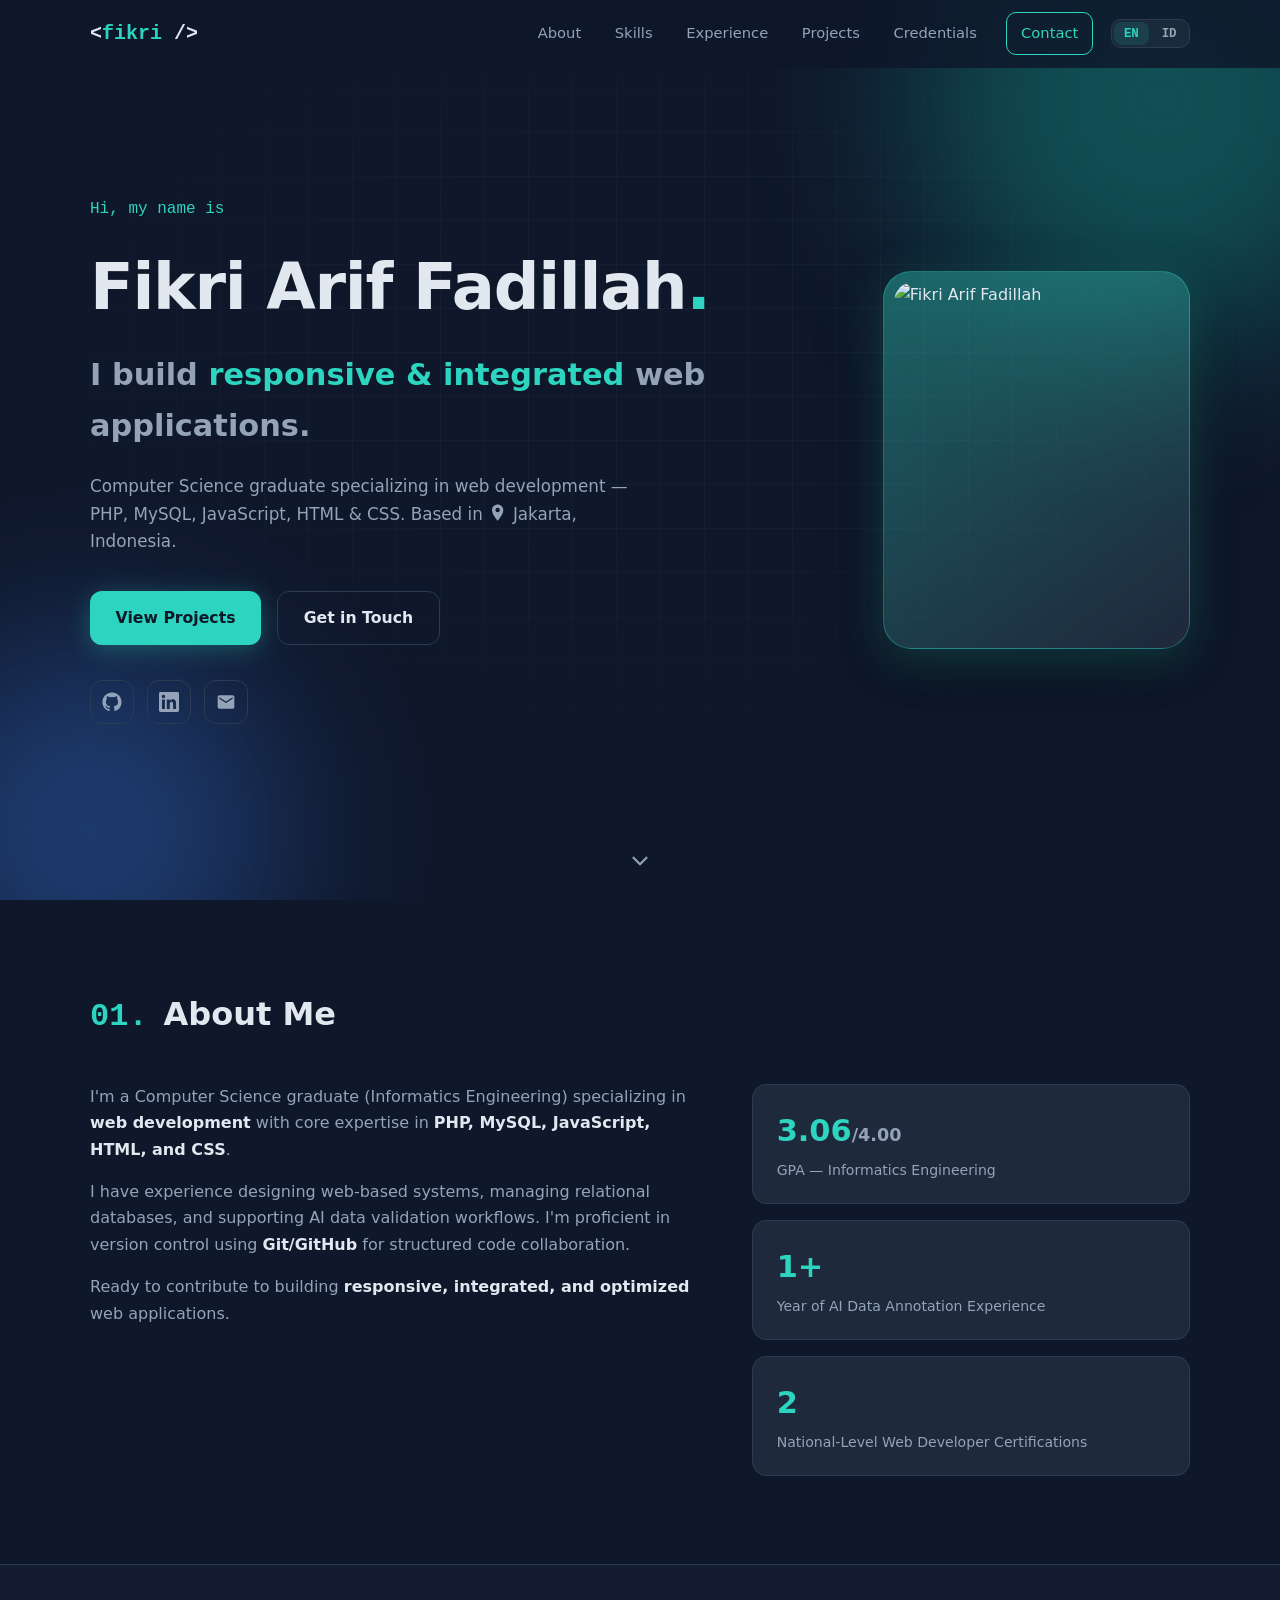
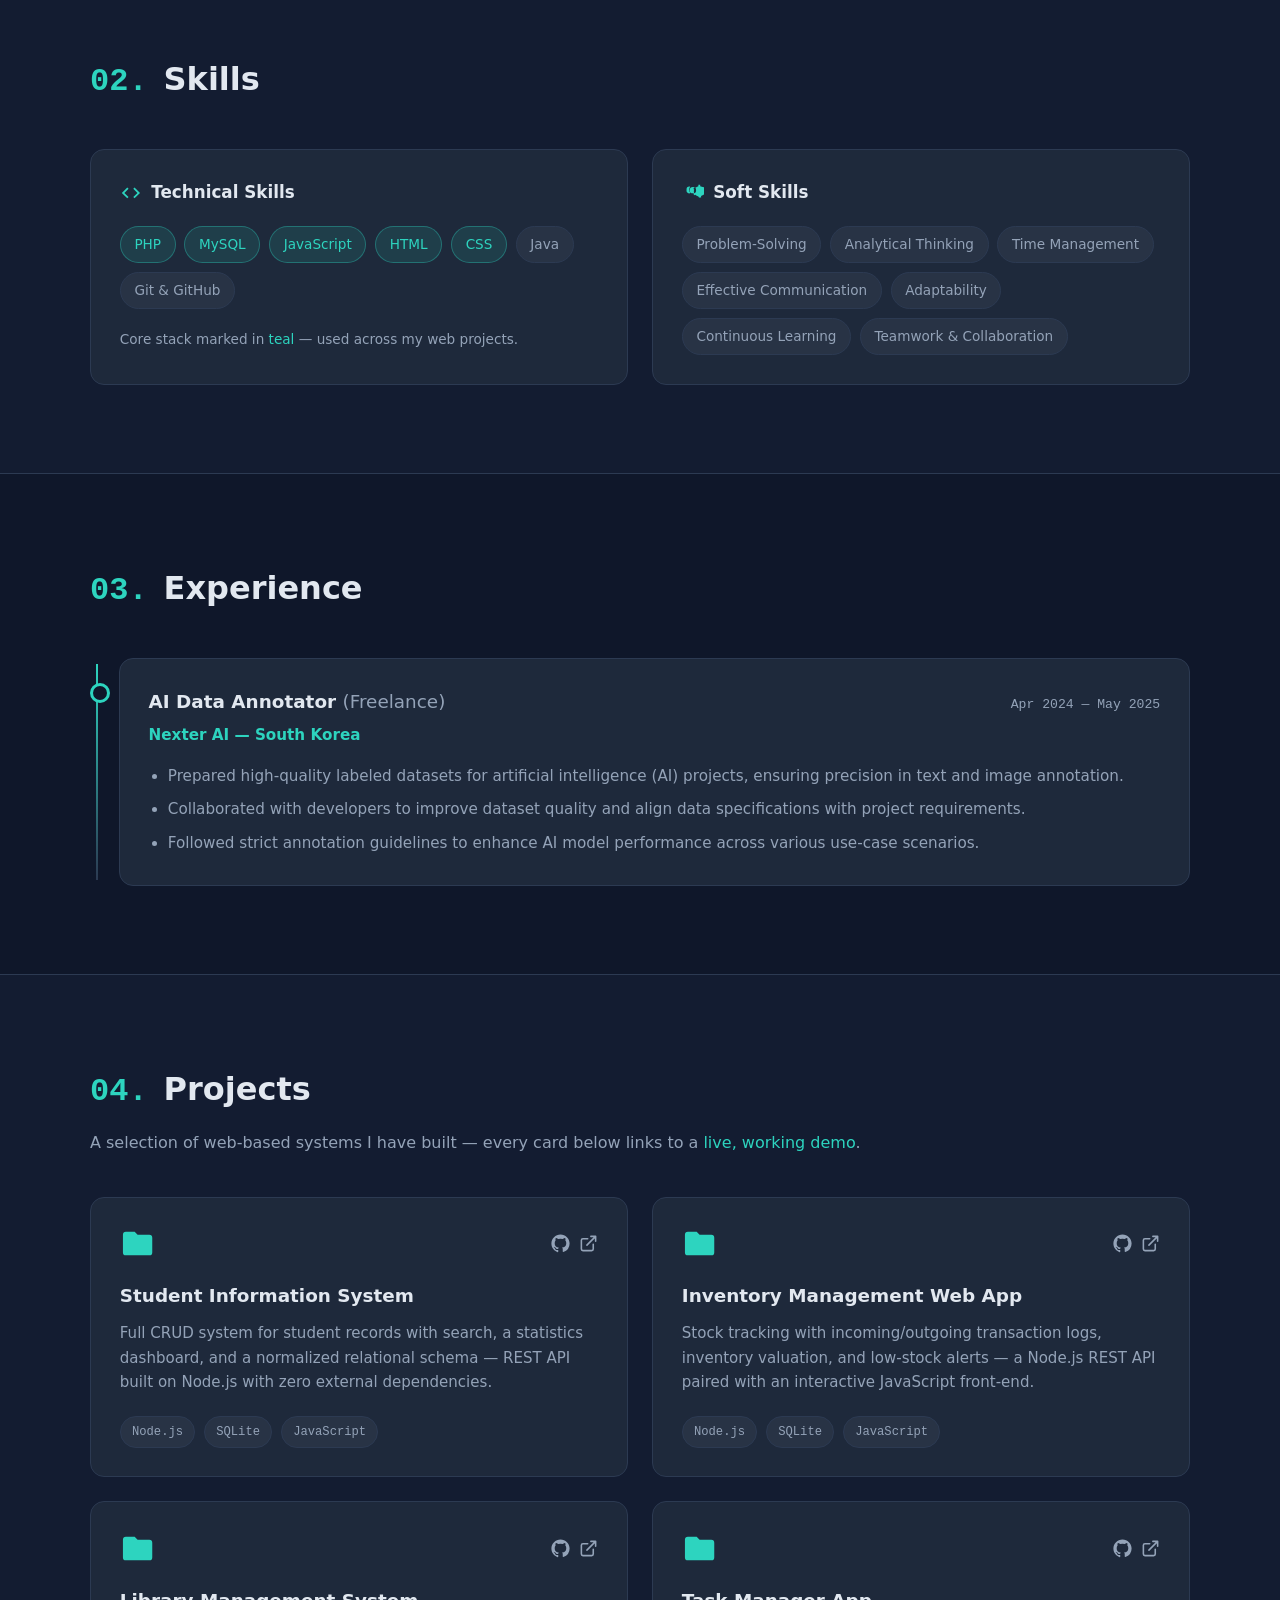
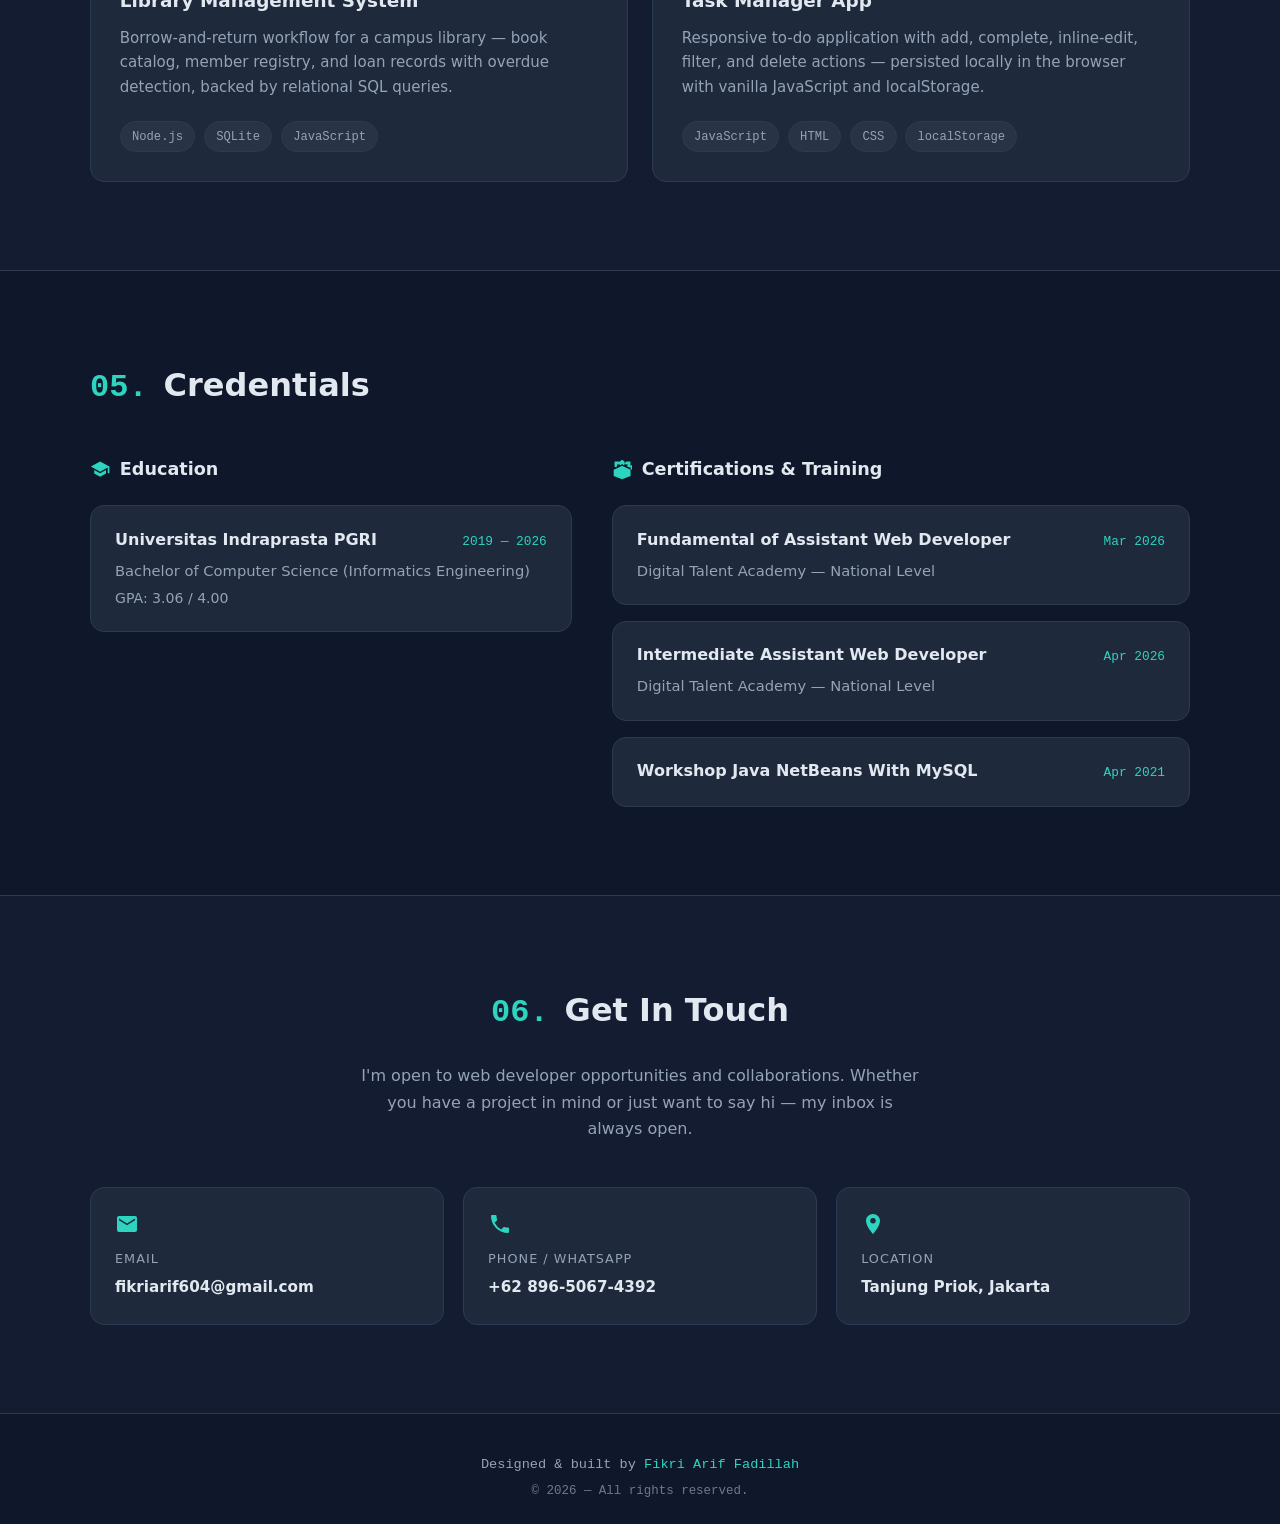
==== commit f8dbe5bb: "Add profile photo to hero section with teal gradient frame" ====
--- a/public/index.html
+++ b/public/index.html
@@ -45,29 +45,36 @@
       <div class="hero-grid" aria-hidden="true"></div>
 
       <div class="container hero-content">
-        <p class="hero-hello reveal" data-i18n="hero.hello">Hi, my name is</p>
-        <h1 class="hero-name reveal">Fikri Arif Fadillah<span class="accent">.</span></h1>
-        <h2 class="hero-tagline reveal" data-i18n-html="hero.tagline">I build <span class="accent">responsive &amp; integrated</span> web applications.</h2>
-        <p class="hero-desc reveal" data-i18n-html="hero.desc">
-          Computer Science graduate specializing in web development — PHP, MySQL, JavaScript, HTML &amp; CSS.
-          Based in <svg class="icon" aria-hidden="true" viewBox="0 0 24 24"><path fill="currentColor" d="M12 2C8.13 2 5 5.13 5 9c0 5.25 7 13 7 13s7-7.75 7-13c0-3.87-3.13-7-7-7zm0 9.5A2.5 2.5 0 1 1 12 6a2.5 2.5 0 0 1 0 5.5z"/></svg> Jakarta, Indonesia.
-        </p>
-        <div class="hero-actions reveal">
-          <a href="#projects" class="btn btn-primary" data-i18n="hero.btnProjects">View Projects</a>
-          <a href="#contact" class="btn btn-ghost" data-i18n="hero.btnContact">Get in Touch</a>
-        </div>
-
-        <div class="hero-socials reveal">
-          <!-- TODO: Replace the href="#" placeholders below with your real GitHub and LinkedIn profile URLs -->
-          <a href="https://github.com/fikriarfh" class="social-link" aria-label="GitHub" title="GitHub (update this link)">
-            <svg aria-hidden="true" viewBox="0 0 24 24"><path fill="currentColor" d="M12 .5C5.65.5.5 5.65.5 12c0 5.08 3.29 9.39 7.86 10.91.58.1.79-.25.79-.55v-2.17c-3.2.7-3.87-1.36-3.87-1.36-.52-1.33-1.28-1.68-1.28-1.68-1.04-.71.08-.7.08-.7 1.15.08 1.76 1.18 1.76 1.18 1.03 1.75 2.69 1.25 3.34.95.1-.74.4-1.25.72-1.53-2.55-.29-5.23-1.28-5.23-5.68 0-1.26.45-2.28 1.18-3.09-.12-.29-.51-1.46.11-3.05 0 0 .96-.31 3.15 1.18a10.9 10.9 0 0 1 5.74 0c2.19-1.49 3.15-1.18 3.15-1.18.62 1.59.23 2.76.11 3.05.73.81 1.18 1.83 1.18 3.09 0 4.41-2.69 5.38-5.25 5.67.41.35.77 1.04.77 2.1v3.12c0 .3.21.66.8.55A11.51 11.51 0 0 0 23.5 12C23.5 5.65 18.35.5 12 .5z"/></svg>
-          </a>
-          <a href="https://www.linkedin.com/in/fikriarif15/" class="social-link" aria-label="LinkedIn" title="LinkedIn (update this link)">
-            <svg aria-hidden="true" viewBox="0 0 24 24"><path fill="currentColor" d="M20.45 20.45h-3.55v-5.57c0-1.33-.03-3.04-1.85-3.04-1.85 0-2.14 1.45-2.14 2.94v5.67H9.36V9h3.41v1.56h.05c.47-.9 1.63-1.85 3.36-1.85 3.6 0 4.27 2.37 4.27 5.45v6.29zM5.34 7.43a2.06 2.06 0 1 1 0-4.12 2.06 2.06 0 0 1 0 4.12zM7.12 20.45H3.56V9h3.56v11.45zM22.22 0H1.77C.79 0 0 .77 0 1.72v20.55C0 23.23.79 24 1.77 24h20.45c.98 0 1.78-.77 1.78-1.73V1.72C24 .77 23.2 0 22.22 0z"/></svg>
-          </a>
-          <a href="mailto:fikriarif604@gmail.com" class="social-link" aria-label="Email">
-            <svg aria-hidden="true" viewBox="0 0 24 24"><path fill="currentColor" d="M20 4H4a2 2 0 0 0-2 2v12a2 2 0 0 0 2 2h16a2 2 0 0 0 2-2V6a2 2 0 0 0-2-2zm0 4.24l-8 5.06-8-5.06V6.4l8 5.06 8-5.06v1.84z"/></svg>
-          </a>
+        <div class="hero-text">
+          <p class="hero-hello reveal" data-i18n="hero.hello">Hi, my name is</p>
+          <h1 class="hero-name reveal">Fikri Arif Fadillah<span class="accent">.</span></h1>
+          <h2 class="hero-tagline reveal" data-i18n-html="hero.tagline">I build <span class="accent">responsive &amp; integrated</span> web applications.</h2>
+          <p class="hero-desc reveal" data-i18n-html="hero.desc">
+            Computer Science graduate specializing in web development — PHP, MySQL, JavaScript, HTML &amp; CSS.
+            Based in <svg class="icon" aria-hidden="true" viewBox="0 0 24 24"><path fill="currentColor" d="M12 2C8.13 2 5 5.13 5 9c0 5.25 7 13 7 13s7-7.75 7-13c0-3.87-3.13-7-7-7zm0 9.5A2.5 2.5 0 1 1 12 6a2.5 2.5 0 0 1 0 5.5z"/></svg> Jakarta, Indonesia.
+          </p>
+          <div class="hero-actions reveal">
+            <a href="#projects" class="btn btn-primary" data-i18n="hero.btnProjects">View Projects</a>
+            <a href="#contact" class="btn btn-ghost" data-i18n="hero.btnContact">Get in Touch</a>
+          </div>
+
+          <div class="hero-socials reveal">
+            <a href="https://github.com/fikriarfh" class="social-link" aria-label="GitHub" title="GitHub">
+              <svg aria-hidden="true" viewBox="0 0 24 24"><path fill="currentColor" d="M12 .5C5.65.5.5 5.65.5 12c0 5.08 3.29 9.39 7.86 10.91.58.1.79-.25.79-.55v-2.17c-3.2.7-3.87-1.36-3.87-1.36-.52-1.33-1.28-1.68-1.28-1.68-1.04-.71.08-.7.08-.7 1.15.08 1.76 1.18 1.76 1.18 1.03 1.75 2.69 1.25 3.34.95.1-.74.4-1.25.72-1.53-2.55-.29-5.23-1.28-5.23-5.68 0-1.26.45-2.28 1.18-3.09-.12-.29-.51-1.46.11-3.05 0 0 .96-.31 3.15 1.18a10.9 10.9 0 0 1 5.74 0c2.19-1.49 3.15-1.18 3.15-1.18.62 1.59.23 2.76.11 3.05.73.81 1.18 1.83 1.18 3.09 0 4.41-2.69 5.38-5.25 5.67.41.35.77 1.04.77 2.1v3.12c0 .3.21.66.8.55A11.51 11.51 0 0 0 23.5 12C23.5 5.65 18.35.5 12 .5z"/></svg>
+            </a>
+            <a href="https://www.linkedin.com/in/fikriarif15/" class="social-link" aria-label="LinkedIn" title="LinkedIn">
+              <svg aria-hidden="true" viewBox="0 0 24 24"><path fill="currentColor" d="M20.45 20.45h-3.55v-5.57c0-1.33-.03-3.04-1.85-3.04-1.85 0-2.14 1.45-2.14 2.94v5.67H9.36V9h3.41v1.56h.05c.47-.9 1.63-1.85 3.36-1.85 3.6 0 4.27 2.37 4.27 5.45v6.29zM5.34 7.43a2.06 2.06 0 1 1 0-4.12 2.06 2.06 0 0 1 0 4.12zM7.12 20.45H3.56V9h3.56v11.45zM22.22 0H1.77C.79 0 0 .77 0 1.72v20.55C0 23.23.79 24 1.77 24h20.45c.98 0 1.78-.77 1.78-1.73V1.72C24 .77 23.2 0 22.22 0z"/></svg>
+            </a>
+            <a href="mailto:fikriarif604@gmail.com" class="social-link" aria-label="Email">
+              <svg aria-hidden="true" viewBox="0 0 24 24"><path fill="currentColor" d="M20 4H4a2 2 0 0 0-2 2v12a2 2 0 0 0 2 2h16a2 2 0 0 0 2-2V6a2 2 0 0 0-2-2zm0 4.24l-8 5.06-8-5.06V6.4l8 5.06 8-5.06v1.84z"/></svg>
+            </a>
+          </div>
+        </div>
+
+        <div class="hero-photo reveal">
+          <div class="photo-frame">
+            <img src="/assets/fikri-photo.jpg" alt="Fikri Arif Fadillah" width="540" height="675" />
+          </div>
         </div>
       </div>
 
--- a/public/style.css
+++ b/public/style.css
@@ -211,7 +211,37 @@
   pointer-events: none;
 }
 
-.hero-content { position: relative; z-index: 1; }
+.hero-content {
+  position: relative;
+  z-index: 1;
+  display: flex;
+  align-items: center;
+  justify-content: space-between;
+  gap: 3rem;
+}
+
+.hero-text { max-width: 620px; }
+
+/* ---------- Hero photo ---------- */
+.hero-photo { flex-shrink: 0; }
+
+.photo-frame {
+  width: clamp(240px, 24vw, 320px);
+  padding: 10px;
+  border-radius: 28px;
+  background: linear-gradient(145deg, rgba(45, 212, 191, 0.4), rgba(148, 163, 184, 0.12));
+  border: 1px solid rgba(45, 212, 191, 0.35);
+  box-shadow:
+    0 12px 48px rgba(45, 212, 191, 0.22),
+    0 24px 64px rgba(0, 0, 0, 0.45);
+}
+
+.photo-frame img {
+  display: block;
+  width: 100%;
+  height: auto;
+  border-radius: 20px;
+}
 
 .hero-hello {
   font-family: var(--mono);
@@ -614,6 +644,14 @@
   .projects-grid { grid-template-columns: 1fr; }
   .credentials-grid { grid-template-columns: 1fr; }
   .contact-cards { grid-template-columns: 1fr; }
+
+  .hero-content {
+    flex-direction: column-reverse;
+    align-items: flex-start;
+    gap: 2.4rem;
+  }
+  .hero-text { max-width: 100%; }
+  .hero-photo { align-self: center; }
 }
 
 @media (max-width: 640px) {
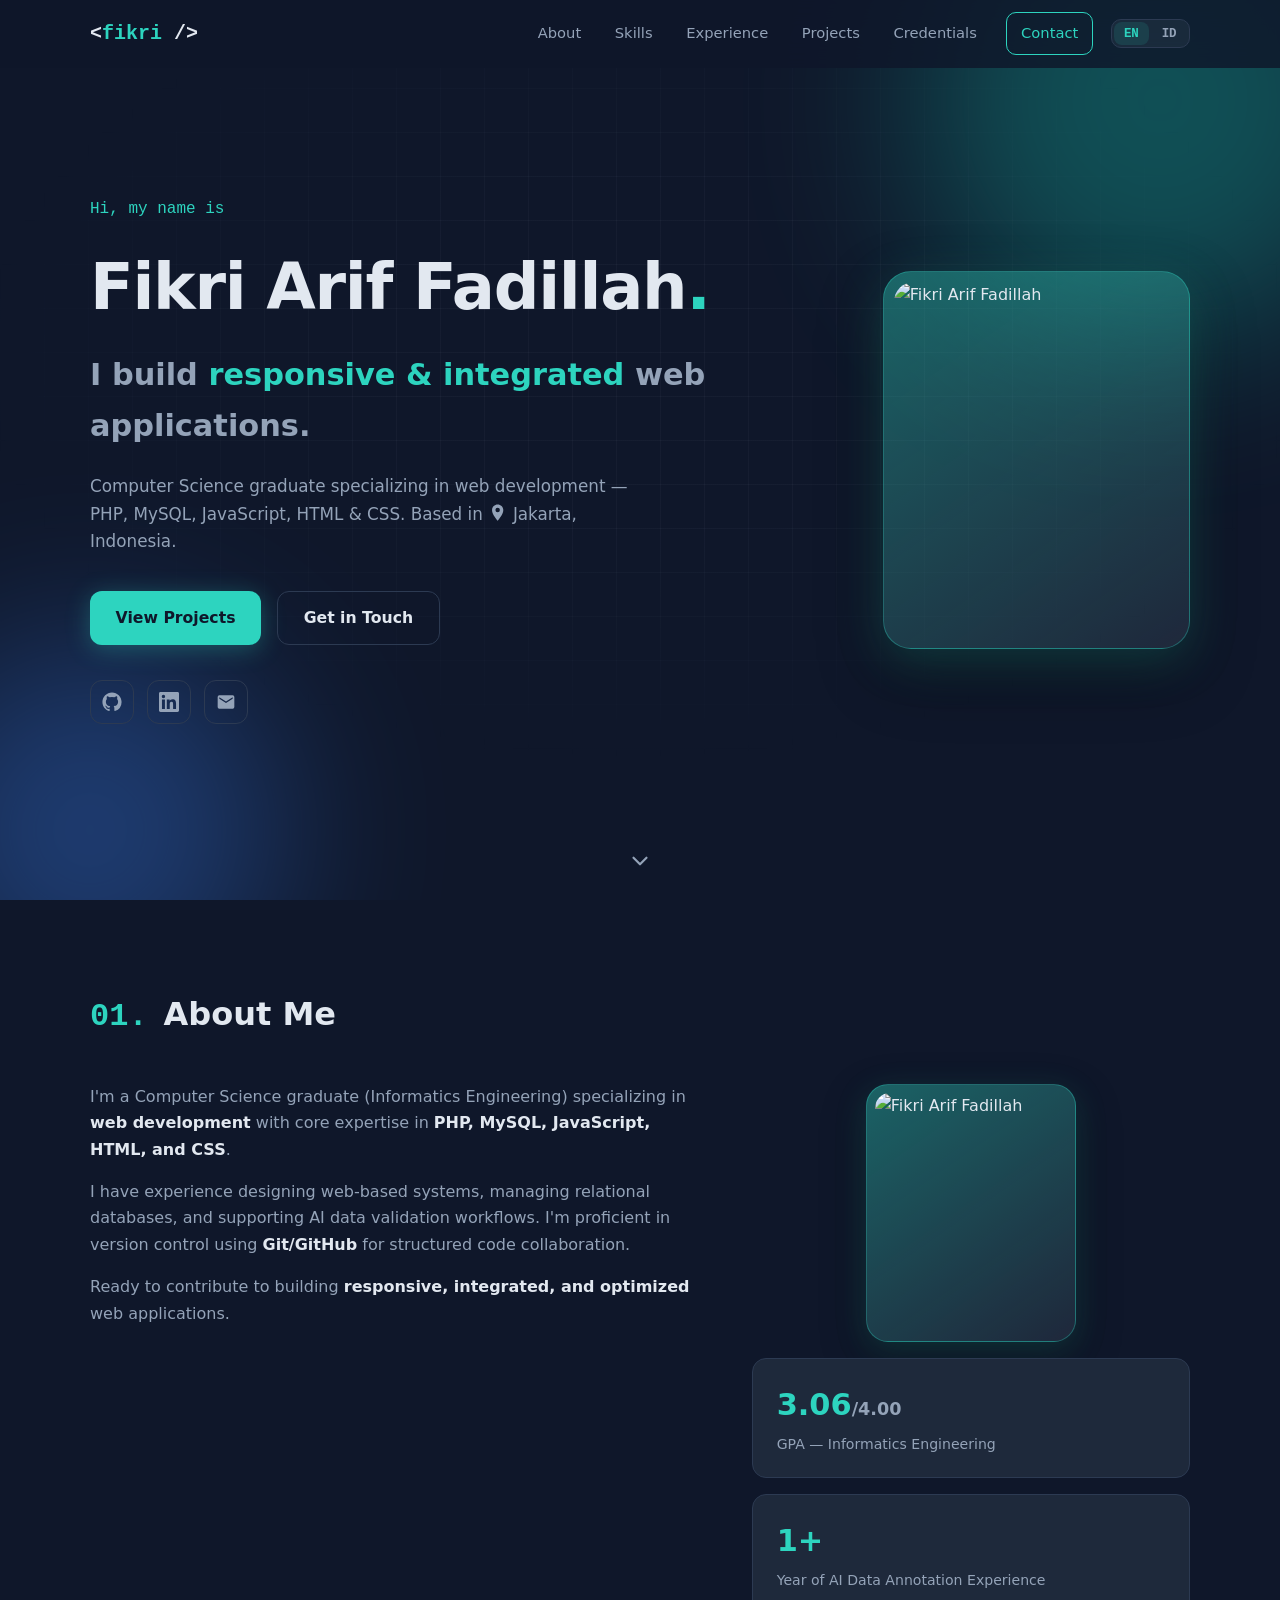
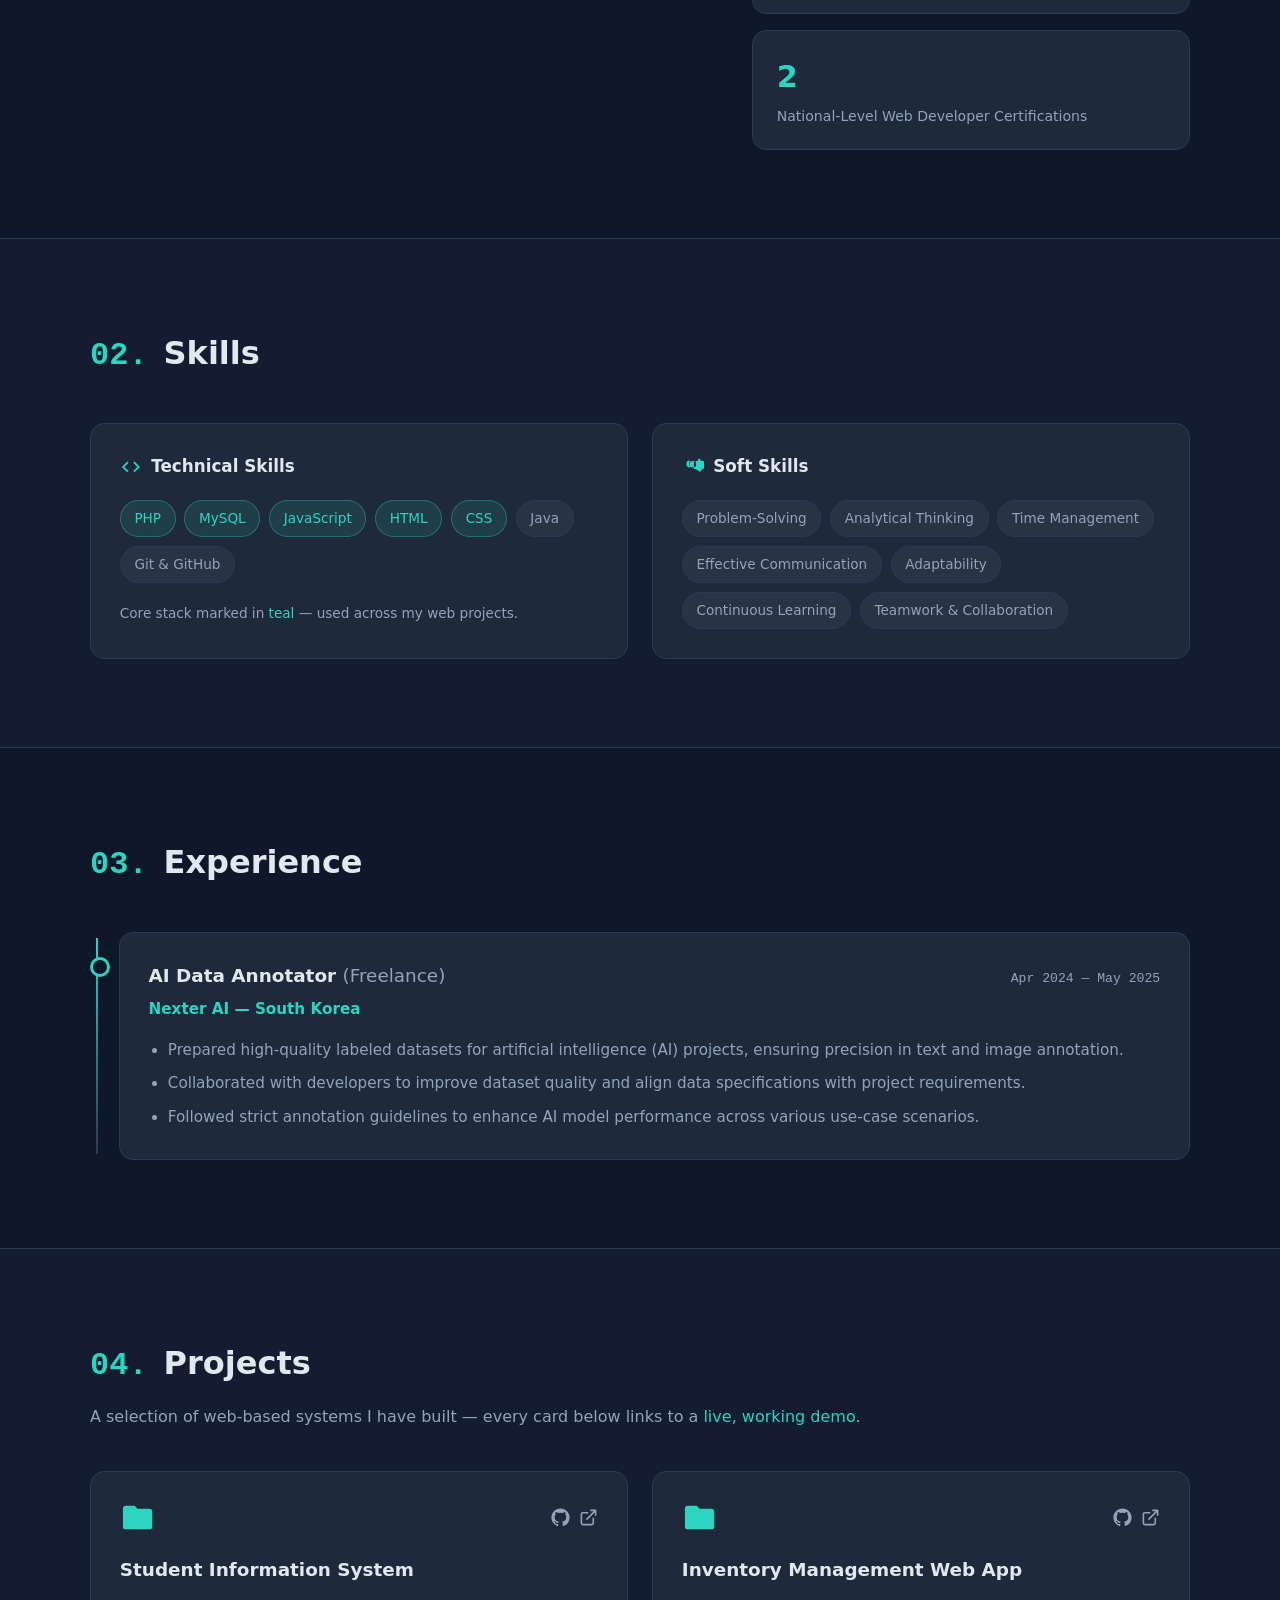
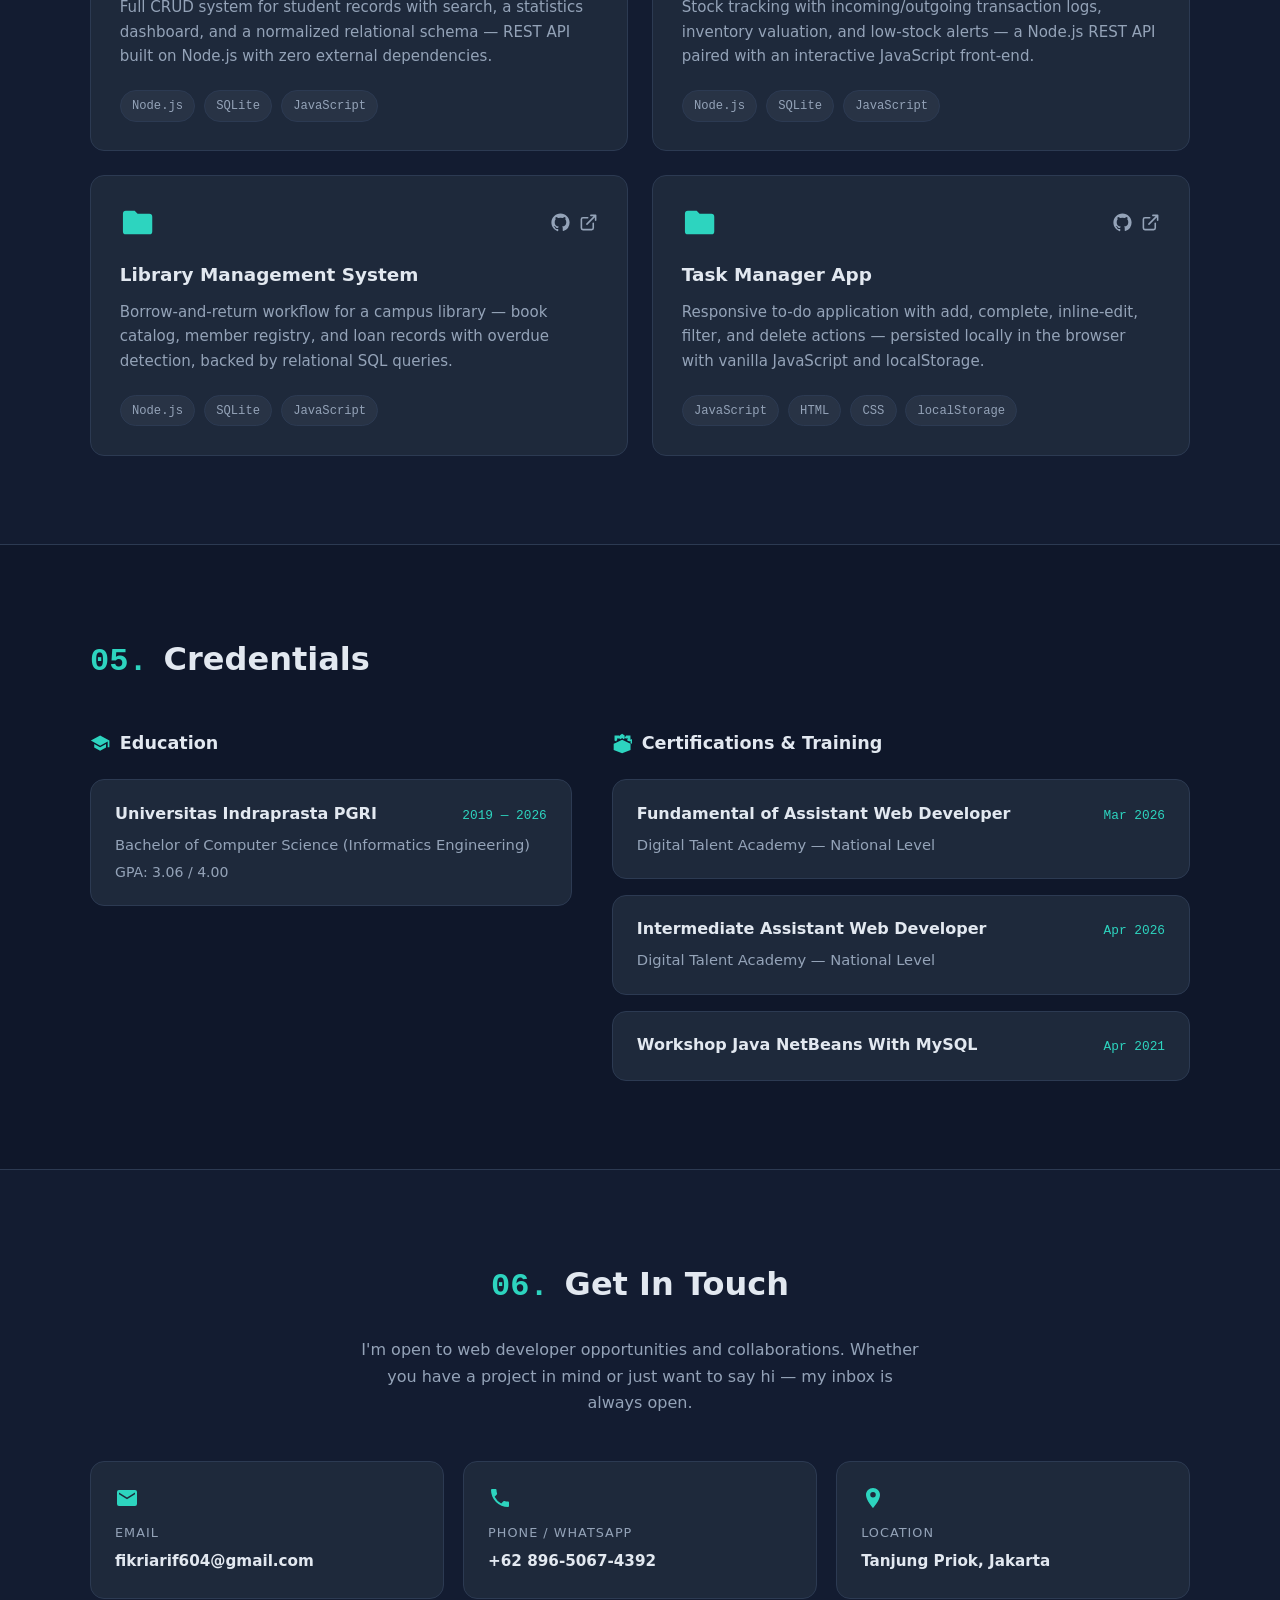
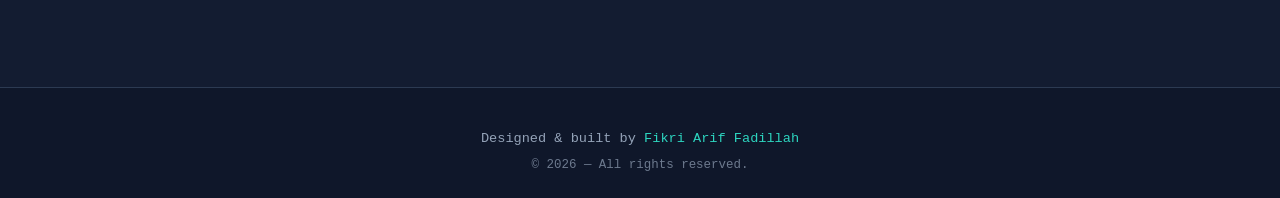
==== commit 8e18825d: "Add photo to About section; serve assets with no-cache revalidation" ====
--- a/public/index.html
+++ b/public/index.html
@@ -105,6 +105,11 @@
             </p>
           </div>
           <div class="about-stats reveal">
+            <div class="about-photo">
+              <div class="photo-frame photo-frame-sm">
+                <img src="/assets/fikri-photo.jpg" alt="Fikri Arif Fadillah" width="540" height="675" loading="lazy" />
+              </div>
+            </div>
             <div class="stat-card">
               <span class="stat-number accent">3.06<span class="stat-suffix">/4.00</span></span>
               <span class="stat-label" data-i18n="stat.gpa">GPA — Informatics Engineering</span>
--- a/public/style.css
+++ b/public/style.css
@@ -242,6 +242,21 @@
   height: auto;
   border-radius: 20px;
 }
+
+/* Smaller variant used in the About section */
+.about-photo {
+  display: flex;
+  justify-content: center;
+}
+.photo-frame-sm {
+  width: clamp(170px, 18vw, 210px);
+  padding: 8px;
+  border-radius: 22px;
+  box-shadow:
+    0 8px 32px rgba(45, 212, 191, 0.18),
+    0 16px 44px rgba(0, 0, 0, 0.4);
+}
+.photo-frame-sm img { border-radius: 15px; }
 
 .hero-hello {
   font-family: var(--mono);
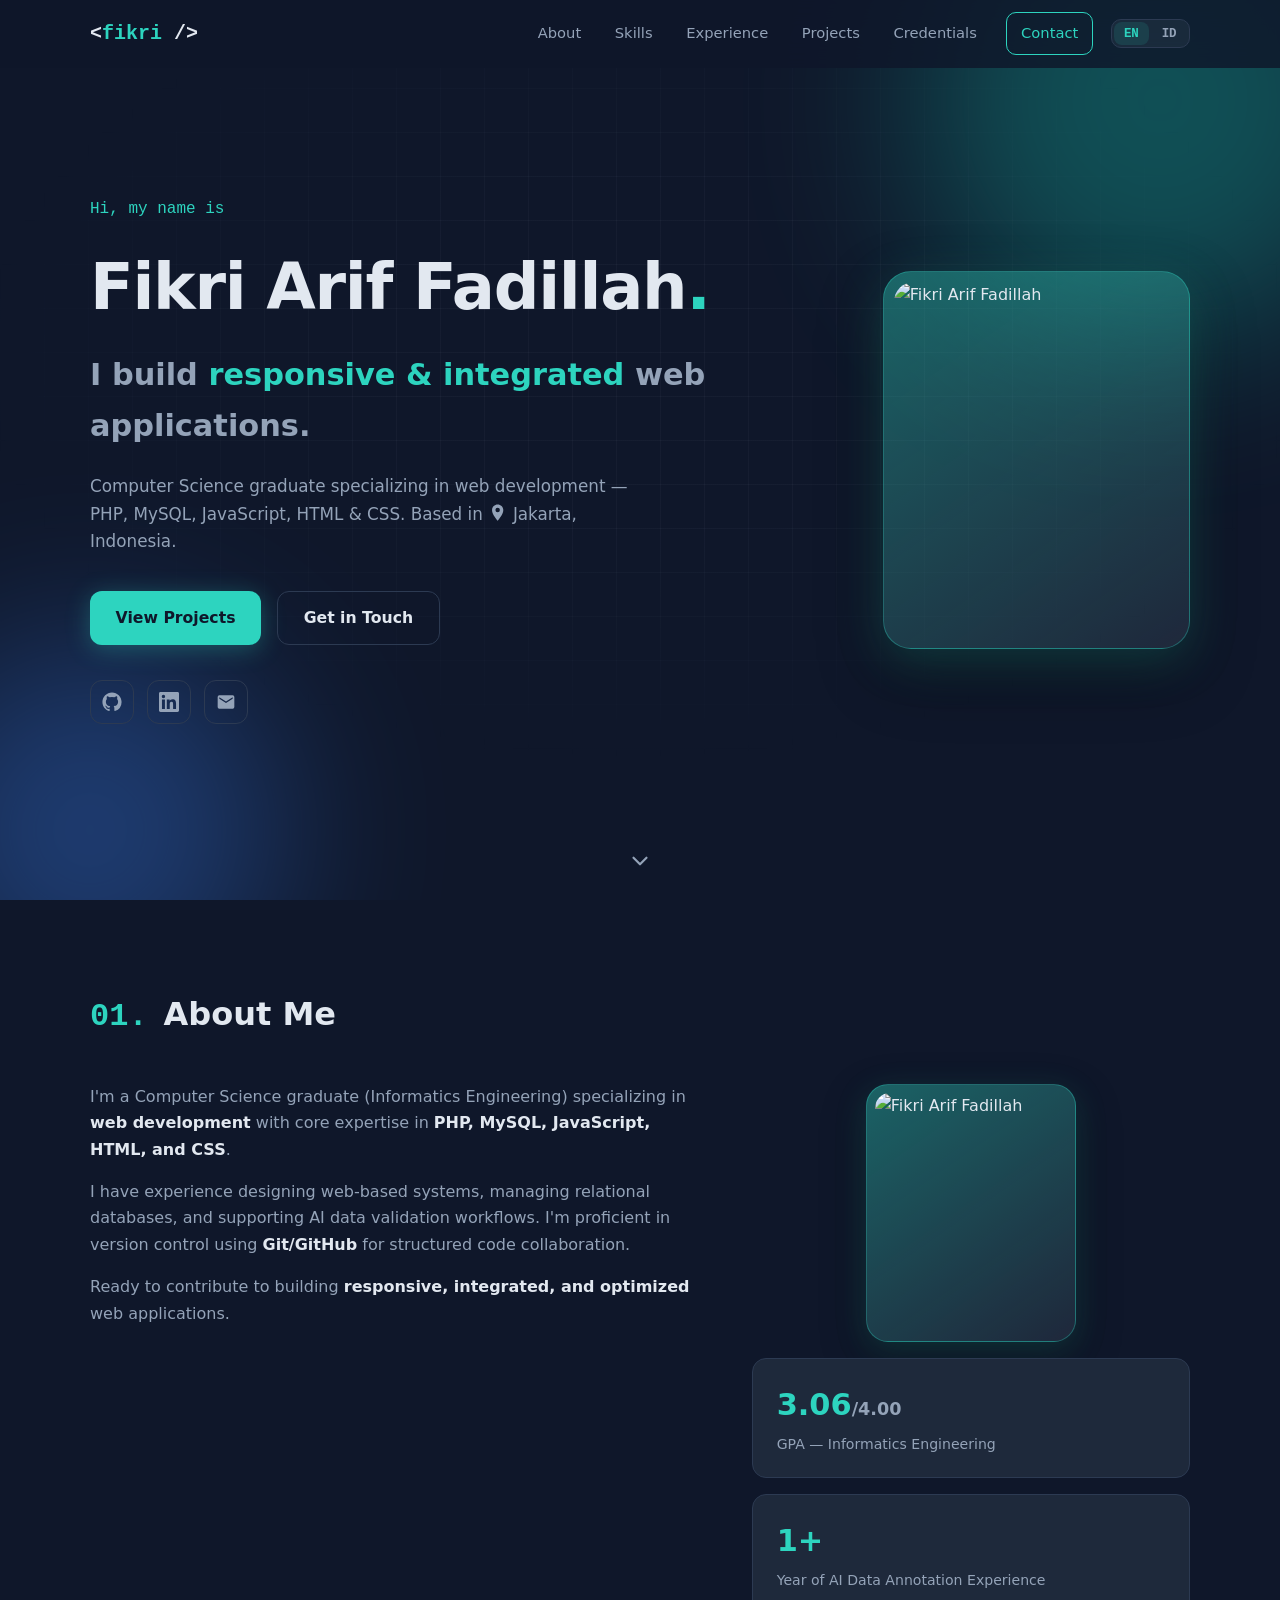
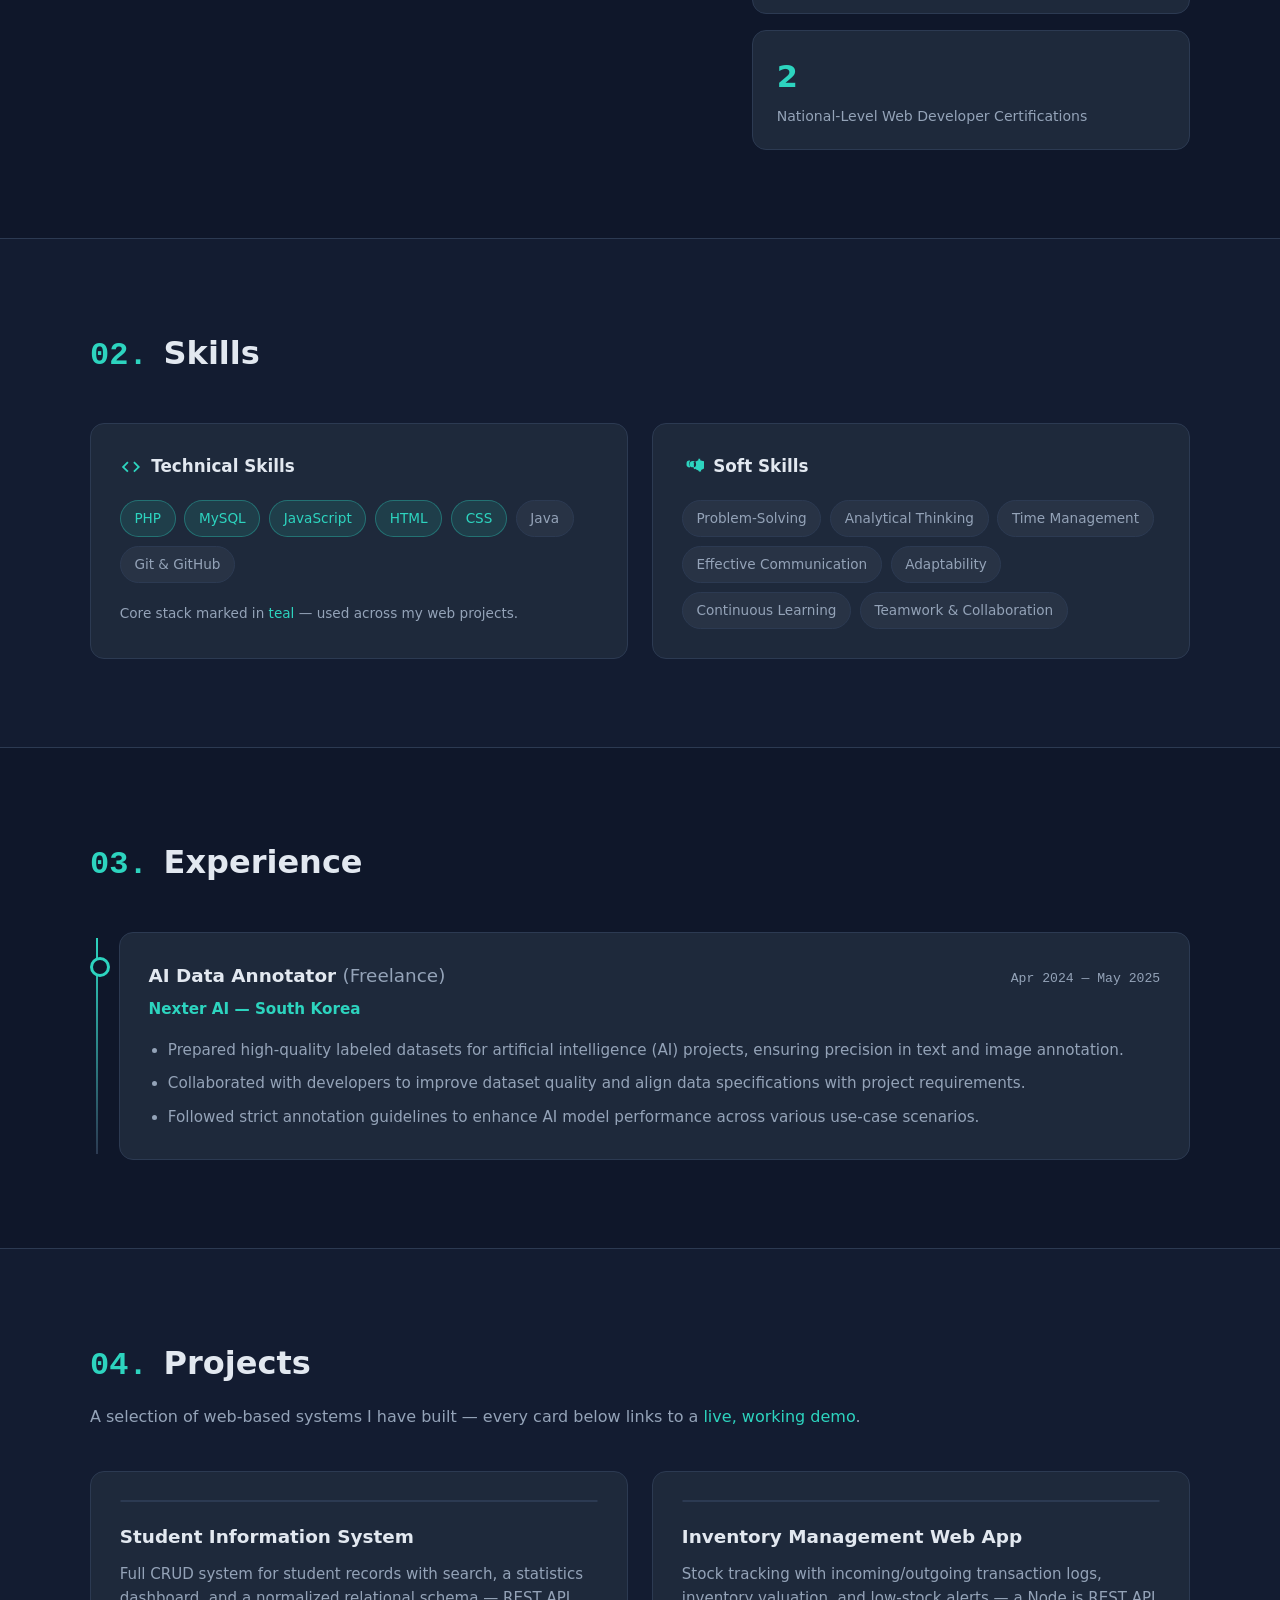
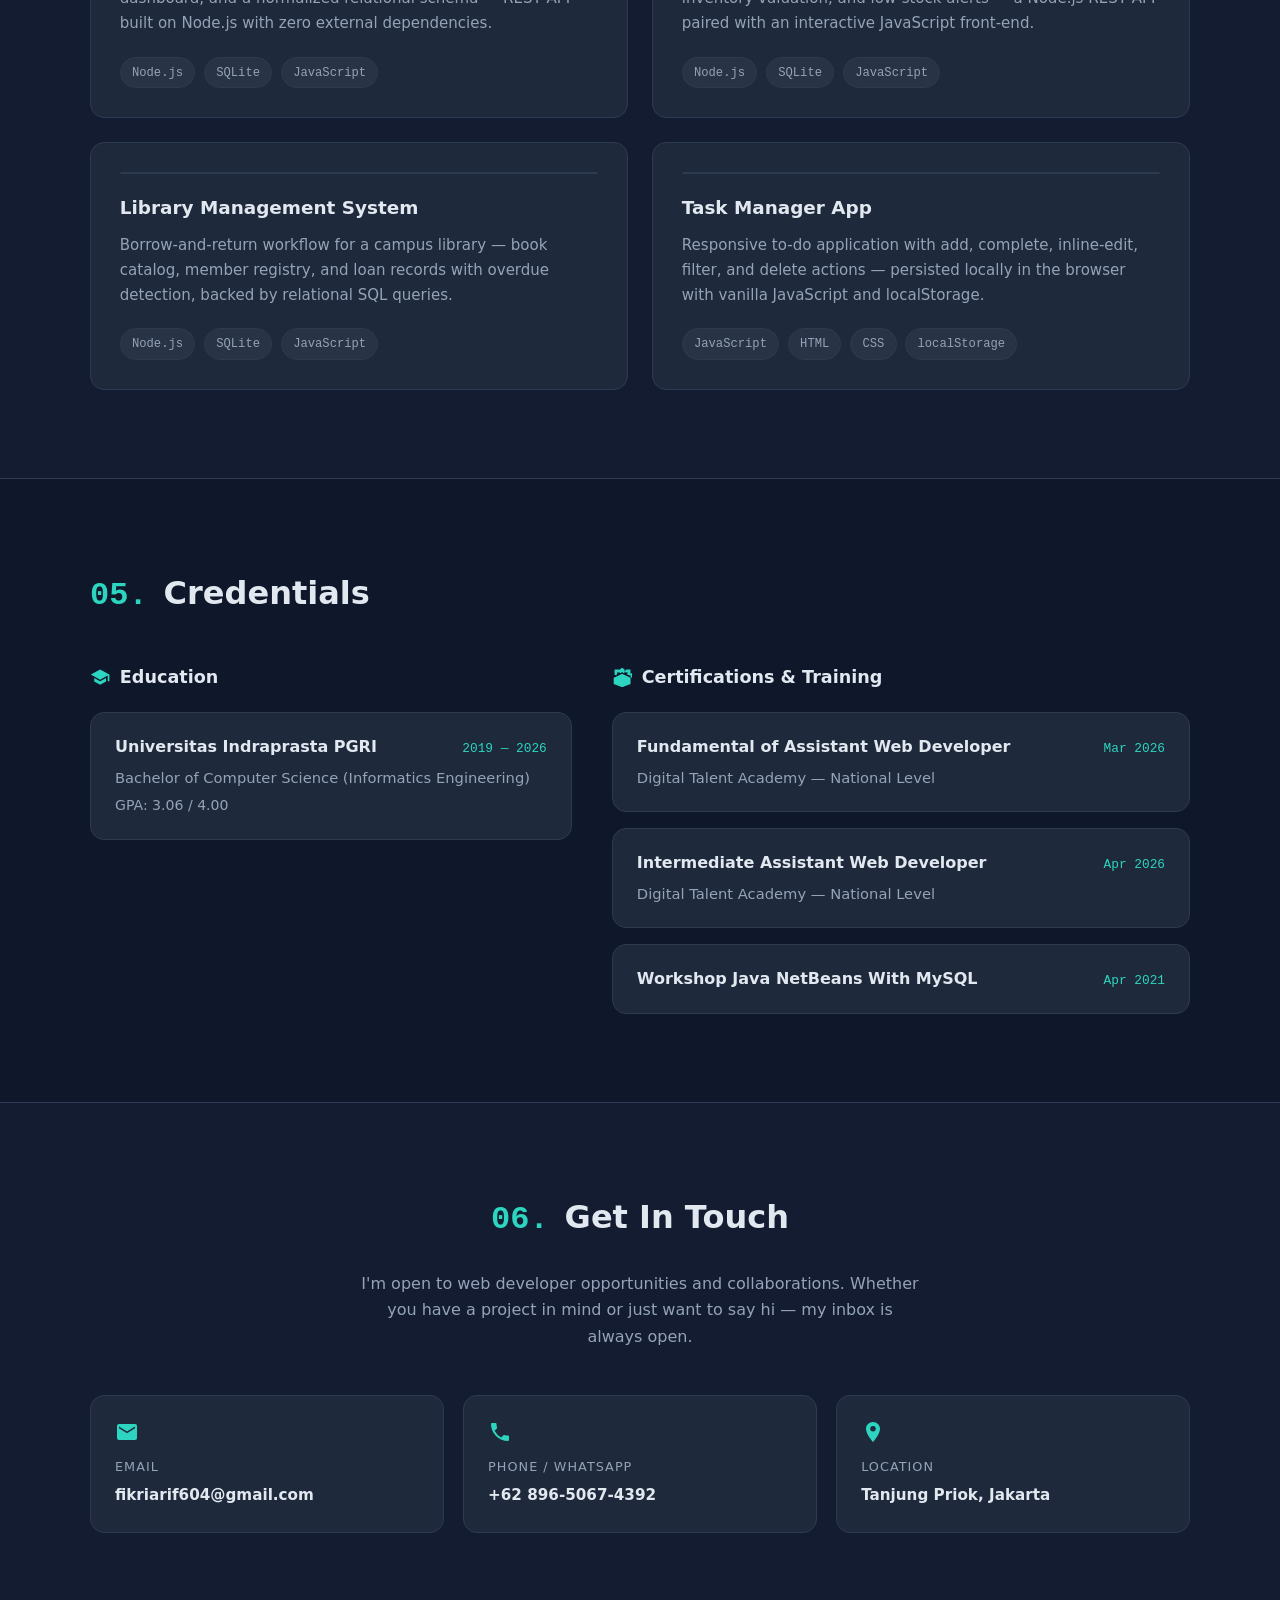
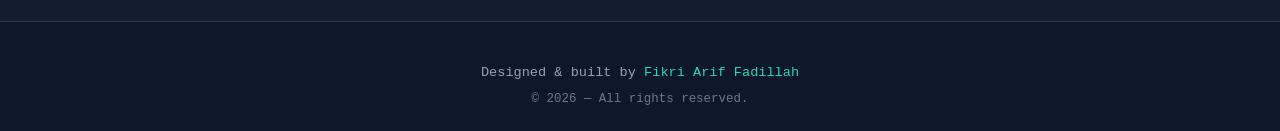
==== commit 8c8d4b3a: "Add themed SVG illustrations to project cards with media banners" ====
--- a/public/index.html
+++ b/public/index.html
@@ -209,8 +209,8 @@
         <div class="projects-grid">
 
           <article class="project-card reveal">
-            <div class="project-top">
-              <svg class="icon project-folder" aria-hidden="true" viewBox="0 0 24 24"><path fill="currentColor" d="M10 4H4a2 2 0 0 0-2 2v12a2 2 0 0 0 2 2h16a2 2 0 0 0 2-2V8a2 2 0 0 0-2-2h-8l-2-2z"/></svg>
+            <div class="project-media">
+              <img src="/assets/proj-sis.svg" alt="" loading="lazy" />
               <div class="project-links">
                 <a href="https://github.com/fikriarfh/fikri-portfolio" aria-label="Student Information System source code" title="Source code">
                   <svg aria-hidden="true" viewBox="0 0 24 24"><path fill="currentColor" d="M12 .5C5.65.5.5 5.65.5 12c0 5.08 3.29 9.39 7.86 10.91.58.1.79-.25.79-.55v-2.17c-3.2.7-3.87-1.36-3.87-1.36-.52-1.33-1.28-1.68-1.28-1.68-1.04-.71.08-.7.08-.7 1.15.08 1.76 1.18 1.76 1.18 1.03 1.75 2.69 1.25 3.34.95.1-.74.4-1.25.72-1.53-2.55-.29-5.23-1.28-5.23-5.68 0-1.26.45-2.28 1.18-3.09-.12-.29-.51-1.46.11-3.05 0 0 .96-.31 3.15 1.18a10.9 10.9 0 0 1 5.74 0c2.19-1.49 3.15-1.18 3.15-1.18.62 1.59.23 2.76.11 3.05.73.81 1.18 1.83 1.18 3.09 0 4.41-2.69 5.38-5.25 5.67.41.35.77 1.04.77 2.1v3.12c0 .3.21.66.8.55A11.51 11.51 0 0 0 23.5 12C23.5 5.65 18.35.5 12 .5z"/></svg>
@@ -233,8 +233,8 @@
           </article>
 
           <article class="project-card reveal">
-            <div class="project-top">
-              <svg class="icon project-folder" aria-hidden="true" viewBox="0 0 24 24"><path fill="currentColor" d="M10 4H4a2 2 0 0 0-2 2v12a2 2 0 0 0 2 2h16a2 2 0 0 0 2-2V8a2 2 0 0 0-2-2h-8l-2-2z"/></svg>
+            <div class="project-media">
+              <img src="/assets/proj-inventory.svg" alt="" loading="lazy" />
               <div class="project-links">
                 <a href="https://github.com/fikriarfh/fikri-portfolio" aria-label="Inventory Management source code" title="Source code">
                   <svg aria-hidden="true" viewBox="0 0 24 24"><path fill="currentColor" d="M12 .5C5.65.5.5 5.65.5 12c0 5.08 3.29 9.39 7.86 10.91.58.1.79-.25.79-.55v-2.17c-3.2.7-3.87-1.36-3.87-1.36-.52-1.33-1.28-1.68-1.28-1.68-1.04-.71.08-.7.08-.7 1.15.08 1.76 1.18 1.76 1.18 1.03 1.75 2.69 1.25 3.34.95.1-.74.4-1.25.72-1.53-2.55-.29-5.23-1.28-5.23-5.68 0-1.26.45-2.28 1.18-3.09-.12-.29-.51-1.46.11-3.05 0 0 .96-.31 3.15 1.18a10.9 10.9 0 0 1 5.74 0c2.19-1.49 3.15-1.18 3.15-1.18.62 1.59.23 2.76.11 3.05.73.81 1.18 1.83 1.18 3.09 0 4.41-2.69 5.38-5.25 5.67.41.35.77 1.04.77 2.1v3.12c0 .3.21.66.8.55A11.51 11.51 0 0 0 23.5 12C23.5 5.65 18.35.5 12 .5z"/></svg>
@@ -257,8 +257,8 @@
           </article>
 
           <article class="project-card reveal">
-            <div class="project-top">
-              <svg class="icon project-folder" aria-hidden="true" viewBox="0 0 24 24"><path fill="currentColor" d="M10 4H4a2 2 0 0 0-2 2v12a2 2 0 0 0 2 2h16a2 2 0 0 0 2-2V8a2 2 0 0 0-2-2h-8l-2-2z"/></svg>
+            <div class="project-media">
+              <img src="/assets/proj-library.svg" alt="" loading="lazy" />
               <div class="project-links">
                 <a href="https://github.com/fikriarfh/fikri-portfolio" aria-label="Library Management System source code" title="Source code">
                   <svg aria-hidden="true" viewBox="0 0 24 24"><path fill="currentColor" d="M12 .5C5.65.5.5 5.65.5 12c0 5.08 3.29 9.39 7.86 10.91.58.1.79-.25.79-.55v-2.17c-3.2.7-3.87-1.36-3.87-1.36-.52-1.33-1.28-1.68-1.28-1.68-1.04-.71.08-.7.08-.7 1.15.08 1.76 1.18 1.76 1.18 1.03 1.75 2.69 1.25 3.34.95.1-.74.4-1.25.72-1.53-2.55-.29-5.23-1.28-5.23-5.68 0-1.26.45-2.28 1.18-3.09-.12-.29-.51-1.46.11-3.05 0 0 .96-.31 3.15 1.18a10.9 10.9 0 0 1 5.74 0c2.19-1.49 3.15-1.18 3.15-1.18.62 1.59.23 2.76.11 3.05.73.81 1.18 1.83 1.18 3.09 0 4.41-2.69 5.38-5.25 5.67.41.35.77 1.04.77 2.1v3.12c0 .3.21.66.8.55A11.51 11.51 0 0 0 23.5 12C23.5 5.65 18.35.5 12 .5z"/></svg>
@@ -281,8 +281,8 @@
           </article>
 
           <article class="project-card reveal">
-            <div class="project-top">
-              <svg class="icon project-folder" aria-hidden="true" viewBox="0 0 24 24"><path fill="currentColor" d="M10 4H4a2 2 0 0 0-2 2v12a2 2 0 0 0 2 2h16a2 2 0 0 0 2-2V8a2 2 0 0 0-2-2h-8l-2-2z"/></svg>
+            <div class="project-media">
+              <img src="/assets/proj-tasks.svg" alt="" loading="lazy" />
               <div class="project-links">
                 <a href="https://github.com/fikriarfh/fikri-portfolio" aria-label="Task Manager source code" title="Source code">
                   <svg aria-hidden="true" viewBox="0 0 24 24"><path fill="currentColor" d="M12 .5C5.65.5.5 5.65.5 12c0 5.08 3.29 9.39 7.86 10.91.58.1.79-.25.79-.55v-2.17c-3.2.7-3.87-1.36-3.87-1.36-.52-1.33-1.28-1.68-1.28-1.68-1.04-.71.08-.7.08-.7 1.15.08 1.76 1.18 1.76 1.18 1.03 1.75 2.69 1.25 3.34.95.1-.74.4-1.25.72-1.53-2.55-.29-5.23-1.28-5.23-5.68 0-1.26.45-2.28 1.18-3.09-.12-.29-.51-1.46.11-3.05 0 0 .96-.31 3.15 1.18a10.9 10.9 0 0 1 5.74 0c2.19-1.49 3.15-1.18 3.15-1.18.62 1.59.23 2.76.11 3.05.73.81 1.18 1.83 1.18 3.09 0 4.41-2.69 5.38-5.25 5.67.41.35.77 1.04.77 2.1v3.12c0 .3.21.66.8.55A11.51 11.51 0 0 0 23.5 12C23.5 5.65 18.35.5 12 .5z"/></svg>
--- a/public/style.css
+++ b/public/style.css
@@ -532,18 +532,36 @@
   box-shadow: 0 12px 32px rgba(0, 0, 0, 0.35);
 }
 
-.project-top {
-  display: flex;
-  justify-content: space-between;
-  align-items: center;
+.project-media {
+  position: relative;
   margin-bottom: 1.2rem;
-}
-.project-folder { width: 2.2rem; height: 2.2rem; color: var(--accent); }
-
-.project-links { display: flex; gap: 0.6rem; }
+  border-radius: 12px;
+  overflow: hidden;
+  border: 1px solid var(--border);
+}
+.project-media img {
+  display: block;
+  width: 100%;
+  height: auto;
+  transition: transform 0.35s ease;
+}
+.project-card:hover .project-media img { transform: scale(1.045); }
+
+.project-links {
+  position: absolute;
+  top: 10px;
+  right: 10px;
+  display: flex;
+  gap: 0.5rem;
+  padding: 0.35rem 0.5rem;
+  background: rgba(15, 23, 42, 0.82);
+  border: 1px solid var(--border);
+  border-radius: 9px;
+  backdrop-filter: blur(6px);
+}
 .project-links a { color: var(--text-muted); transition: color 0.2s, transform 0.2s; }
 .project-links a:hover { color: var(--accent); transform: translateY(-2px); }
-.project-links svg { width: 19px; height: 19px; }
+.project-links svg { width: 19px; height: 19px; display: block; }
 
 .project-title { font-size: 1.15rem; margin-bottom: 0.6rem; }
 .project-desc { color: var(--text-muted); font-size: 0.94rem; margin-bottom: 1.3rem; flex: 1; }
@@ -650,6 +668,8 @@
   .reveal { opacity: 1; transform: none; transition: none; }
   .scroll-down { animation: none; }
   .btn, .stat-card, .skill-card, .project-card, .cred-card, .contact-card, .social-link { transition: none; }
+  .project-media img { transition: none; }
+  .project-card:hover .project-media img { transform: none; }
 }
 
 /* ============ RESPONSIVE ============ */
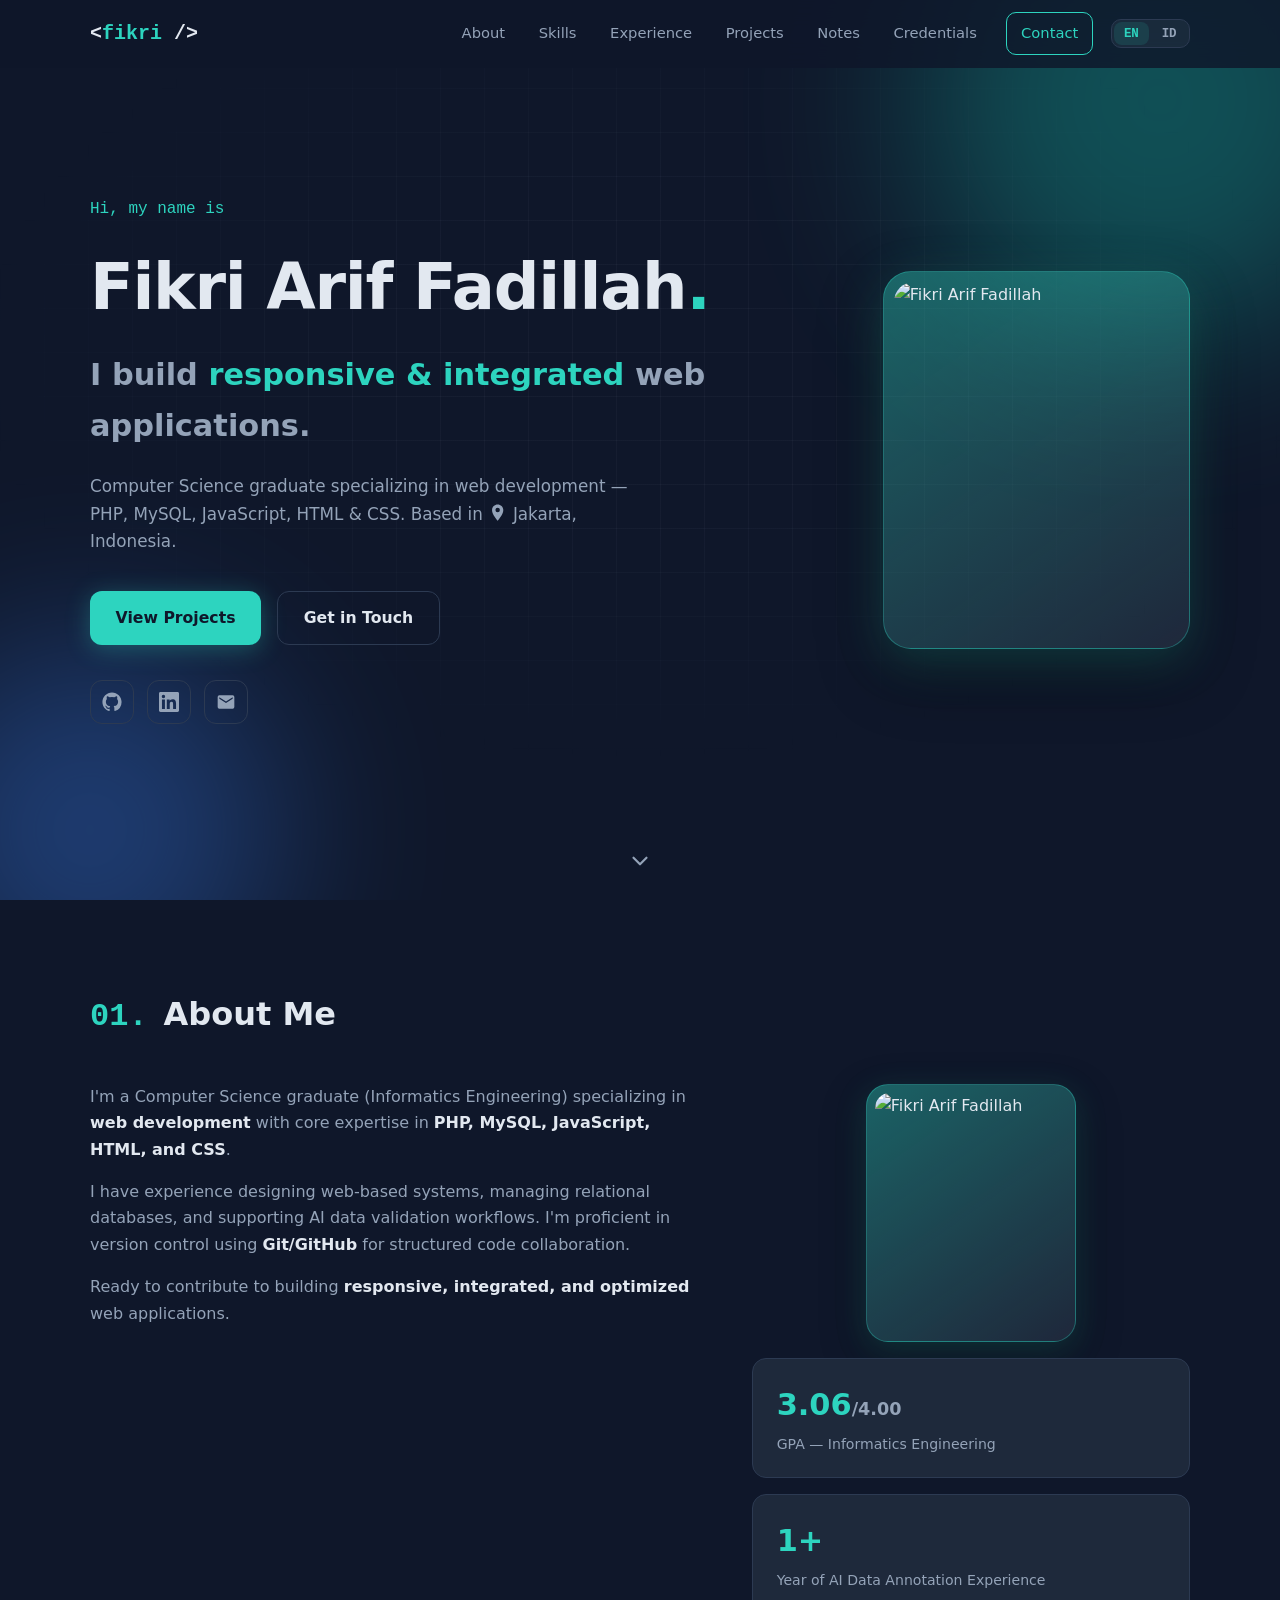
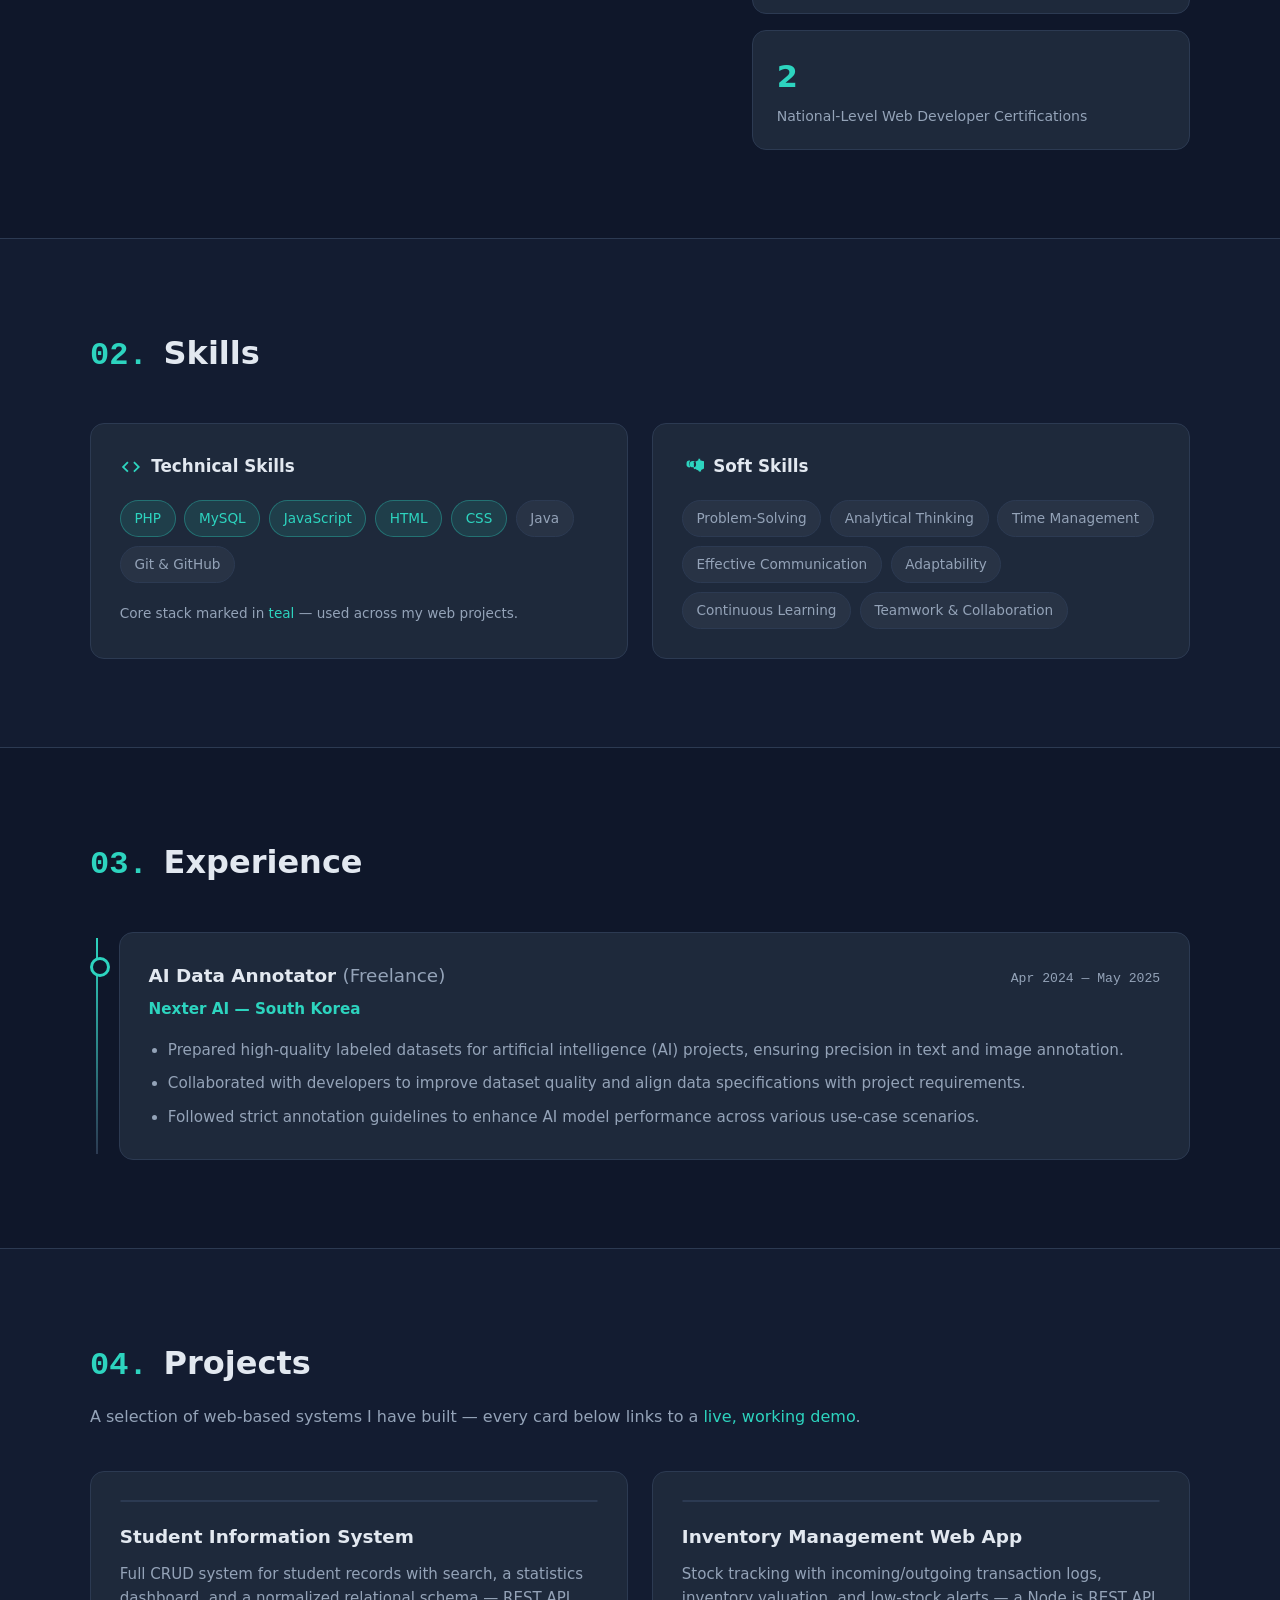
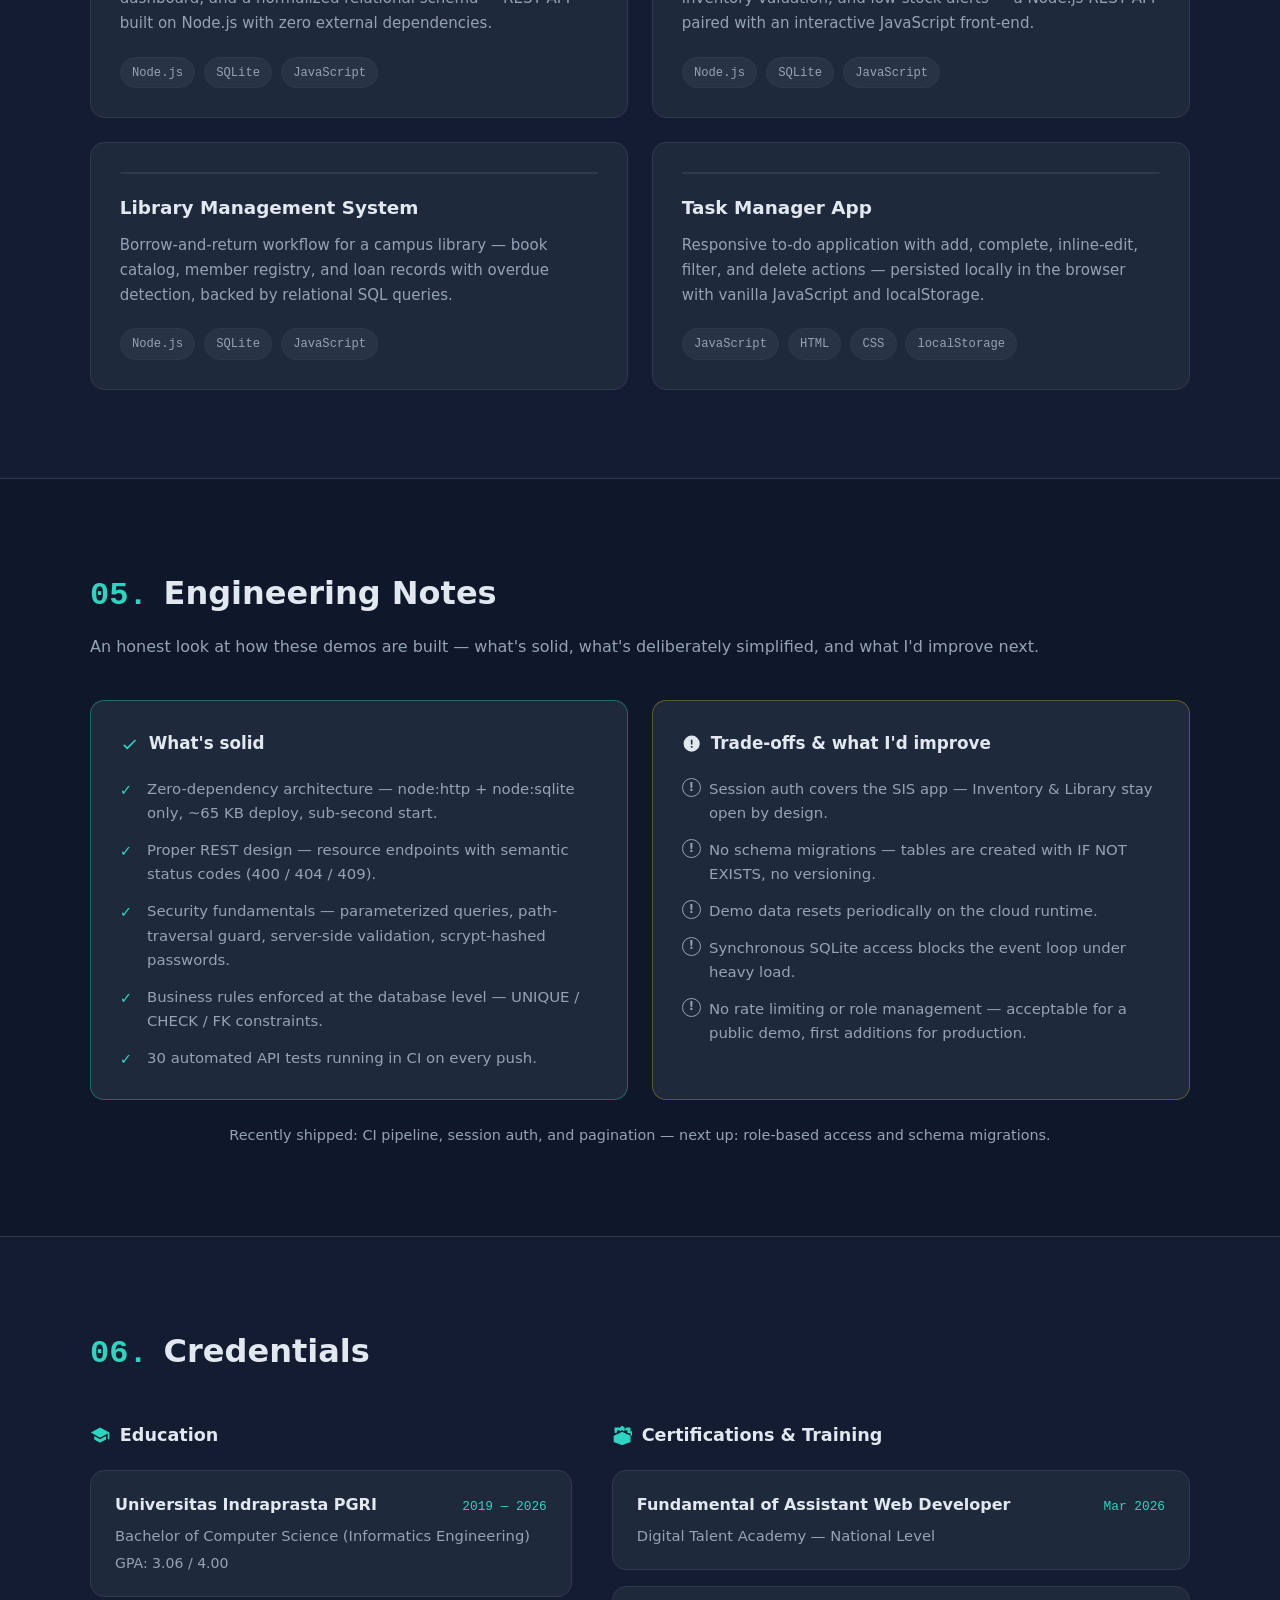
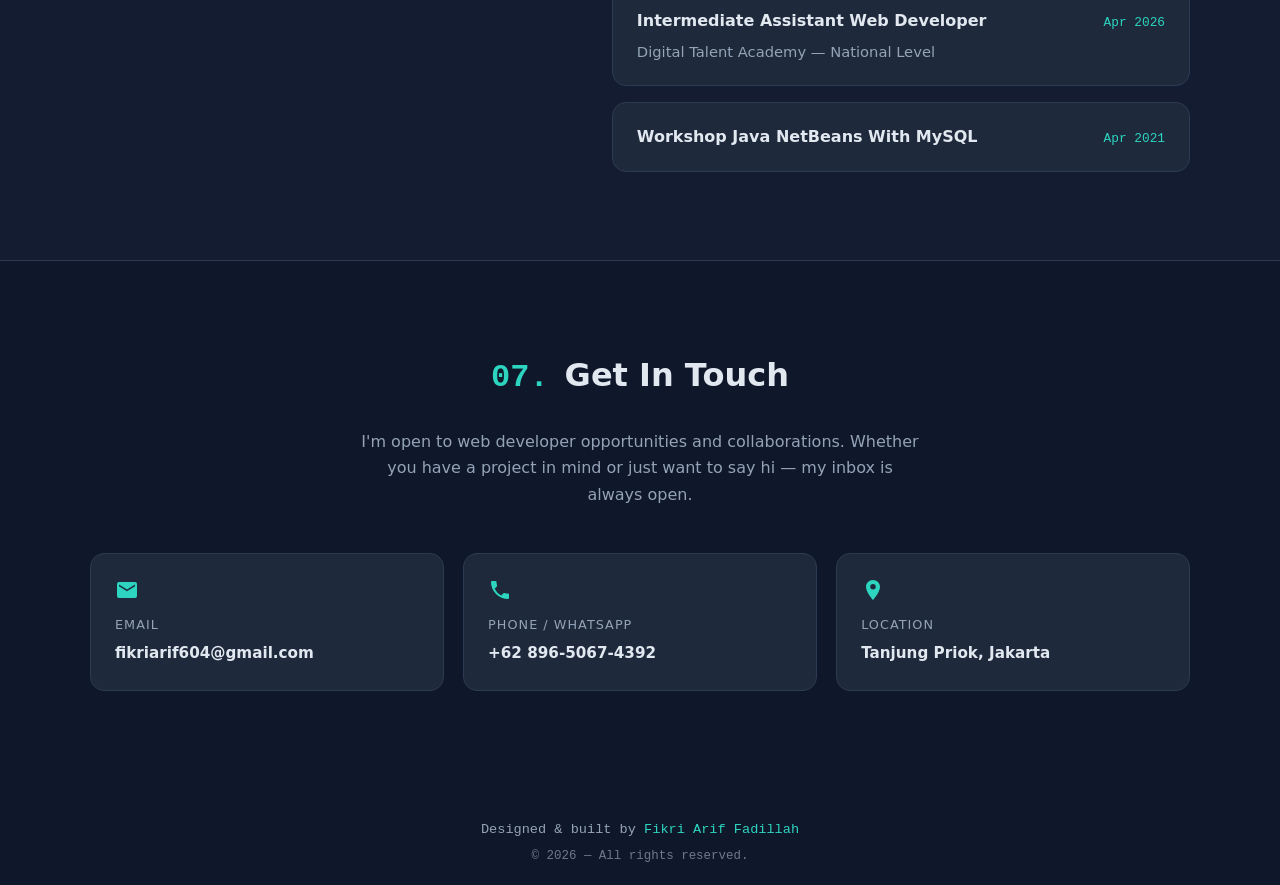
==== commit 1b436645: "Add Engineering Notes section (strengths + trade-offs) to site and README" ====
--- a/public/index.html
+++ b/public/index.html
@@ -27,6 +27,7 @@
         <li><a href="#skills" class="nav-link" data-i18n="nav.skills">Skills</a></li>
         <li><a href="#experience" class="nav-link" data-i18n="nav.experience">Experience</a></li>
         <li><a href="#projects" class="nav-link" data-i18n="nav.projects">Projects</a></li>
+        <li><a href="#notes" class="nav-link" data-i18n="nav.notes">Notes</a></li>
         <li><a href="#credentials" class="nav-link" data-i18n="nav.credentials">Credentials</a></li>
         <li><a href="#contact" class="nav-link nav-cta" data-i18n="nav.contact">Contact</a></li>
         <li class="lang-switch" role="group" aria-label="Language / Bahasa">
@@ -309,10 +310,56 @@
       </div>
     </section>
 
+    <!-- ============ ENGINEERING NOTES ============ -->
+    <section class="section" id="notes">
+      <div class="container">
+        <h2 class="section-title reveal" data-i18n-html="sec.notes"><span class="accent">05.</span> Engineering Notes</h2>
+        <p class="section-subtitle reveal" data-i18n="notes.intro">
+          An honest look at how these demos are built — what's solid, what's deliberately
+          simplified, and what I'd improve next.
+        </p>
+
+        <div class="notes-grid">
+          <div class="note-card strengths reveal">
+            <h3>
+              <svg class="icon" aria-hidden="true" viewBox="0 0 24 24"><path fill="currentColor" d="m9 16.2-3.5-3.5L4 14.2 9 19.2 20 8.2l-1.4-1.4Z"/></svg>
+              <span data-i18n="notes.solid.title">What's solid</span>
+            </h3>
+            <ul class="notes-list">
+              <li data-i18n="notes.s1">Zero-dependency architecture — node:http + node:sqlite only, ~65 KB deploy, sub-second start.</li>
+              <li data-i18n="notes.s2">Proper REST design — resource endpoints with semantic status codes (400 / 404 / 409).</li>
+              <li data-i18n="notes.s3">Security fundamentals — parameterized queries, path-traversal guard, server-side validation, scrypt-hashed passwords.</li>
+              <li data-i18n="notes.s4">Business rules enforced at the database level — UNIQUE / CHECK / FK constraints.</li>
+              <li data-i18n="notes.s5">30 automated API tests running in CI on every push.</li>
+            </ul>
+          </div>
+
+          <div class="note-card tradeoffs reveal">
+            <h3>
+              <svg class="icon" aria-hidden="true" viewBox="0 0 24 24"><path fill="currentColor" d="M12 2a10 10 0 1 0 0 20 10 10 0 0 0 0-20zm1 15h-2v-2h2v2zm0-4h-2V7h2v6z"/></svg>
+              <span data-i18n="notes.tradeoffs.title">Trade-offs &amp; what I'd improve</span>
+            </h3>
+            <ul class="notes-list">
+              <li data-i18n="notes.t1">Session auth covers the SIS app — Inventory &amp; Library stay open by design.</li>
+              <li data-i18n="notes.t2">No schema migrations — tables are created with IF NOT EXISTS, no versioning.</li>
+              <li data-i18n="notes.t3">Demo data resets periodically on the cloud runtime.</li>
+              <li data-i18n="notes.t4">Synchronous SQLite access blocks the event loop under heavy load.</li>
+              <li data-i18n="notes.t5">No rate limiting or role management — acceptable for a public demo, first additions for production.</li>
+            </ul>
+          </div>
+        </div>
+
+        <p class="notes-next reveal" data-i18n="notes.next">
+          Recently shipped: CI pipeline, session auth, and pagination — next up: role-based
+          access and schema migrations.
+        </p>
+      </div>
+    </section>
+
     <!-- ============ CREDENTIALS (Education + Certifications) ============ -->
-    <section class="section" id="credentials">
-      <div class="container">
-        <h2 class="section-title reveal" data-i18n-html="sec.credentials"><span class="accent">05.</span> Credentials</h2>
+    <section class="section section-alt" id="credentials">
+      <div class="container">
+        <h2 class="section-title reveal" data-i18n-html="sec.credentials"><span class="accent">06.</span> Credentials</h2>
 
         <div class="credentials-grid">
           <div class="cred-block reveal">
@@ -361,9 +408,9 @@
     </section>
 
     <!-- ============ CONTACT ============ -->
-    <section class="section section-alt" id="contact">
+    <section class="section" id="contact">
       <div class="container contact-inner">
-        <h2 class="section-title reveal" data-i18n-html="sec.contact"><span class="accent">06.</span> Get In Touch</h2>
+        <h2 class="section-title reveal" data-i18n-html="sec.contact"><span class="accent">07.</span> Get In Touch</h2>
         <p class="contact-lead reveal" data-i18n="contact.lead">
           I'm open to web developer opportunities and collaborations.
           Whether you have a project in mind or just want to say hi — my inbox is always open.
--- a/public/style.css
+++ b/public/style.css
@@ -609,6 +609,70 @@
 .cred-role { color: var(--text-muted); font-size: 0.92rem; margin-top: 0.35rem; }
 .cred-detail { color: var(--text-muted); font-size: 0.88rem; margin-top: 0.25rem; }
 
+/* ============ ENGINEERING NOTES ============ */
+.notes-grid {
+  display: grid;
+  grid-template-columns: 1fr 1fr;
+  gap: 1.5rem;
+}
+
+.note-card {
+  background: var(--bg-card);
+  border: 1px solid var(--border);
+  border-radius: var(--radius);
+  padding: 1.8rem;
+  transition: transform 0.2s, border-color 0.2s;
+}
+.note-card:hover { transform: translateY(-4px); border-color: var(--accent); }
+
+.note-card h3 {
+  display: flex;
+  align-items: center;
+  gap: 0.6rem;
+  font-size: 1.05rem;
+  margin-bottom: 1.2rem;
+}
+.note-card h3 .icon { color: var(--accent); }
+
+.note-card.strengths { border-color: rgba(45, 212, 191, 0.35); }
+.note-card.tradeoffs { border-color: rgba(251, 191, 36, 0.3); }
+.note-card.tradeoffs h3 .icon { color: var(--warn); }
+
+.notes-list { display: grid; gap: 0.75rem; }
+.notes-list li {
+  position: relative;
+  padding-left: 1.7rem;
+  color: var(--text-muted);
+  font-size: 0.93rem;
+}
+.notes-list li::before {
+  content: "✓";
+  position: absolute;
+  left: 0;
+  top: 1px;
+  color: var(--accent);
+  font-weight: 700;
+}
+.note-card.tradeoffs .notes-list li::before {
+  content: "!";
+  color: var(--warn);
+  width: 17px;
+  height: 17px;
+  border: 1.6px solid currentColor;
+  border-radius: 50%;
+  display: grid;
+  place-items: center;
+  font-size: 0.72rem;
+  line-height: 1;
+}
+
+.notes-next {
+  margin-top: 1.5rem;
+  text-align: center;
+  color: var(--text-muted);
+  font-size: 0.9rem;
+}
+
 /* ============ CONTACT ============ */
 .contact-inner { text-align: center; }
 .contact-inner .section-title { margin-bottom: 1.5rem; }
@@ -679,6 +743,7 @@
   .projects-grid { grid-template-columns: 1fr; }
   .credentials-grid { grid-template-columns: 1fr; }
   .contact-cards { grid-template-columns: 1fr; }
+  .notes-grid { grid-template-columns: 1fr; }
 
   .hero-content {
     flex-direction: column-reverse;
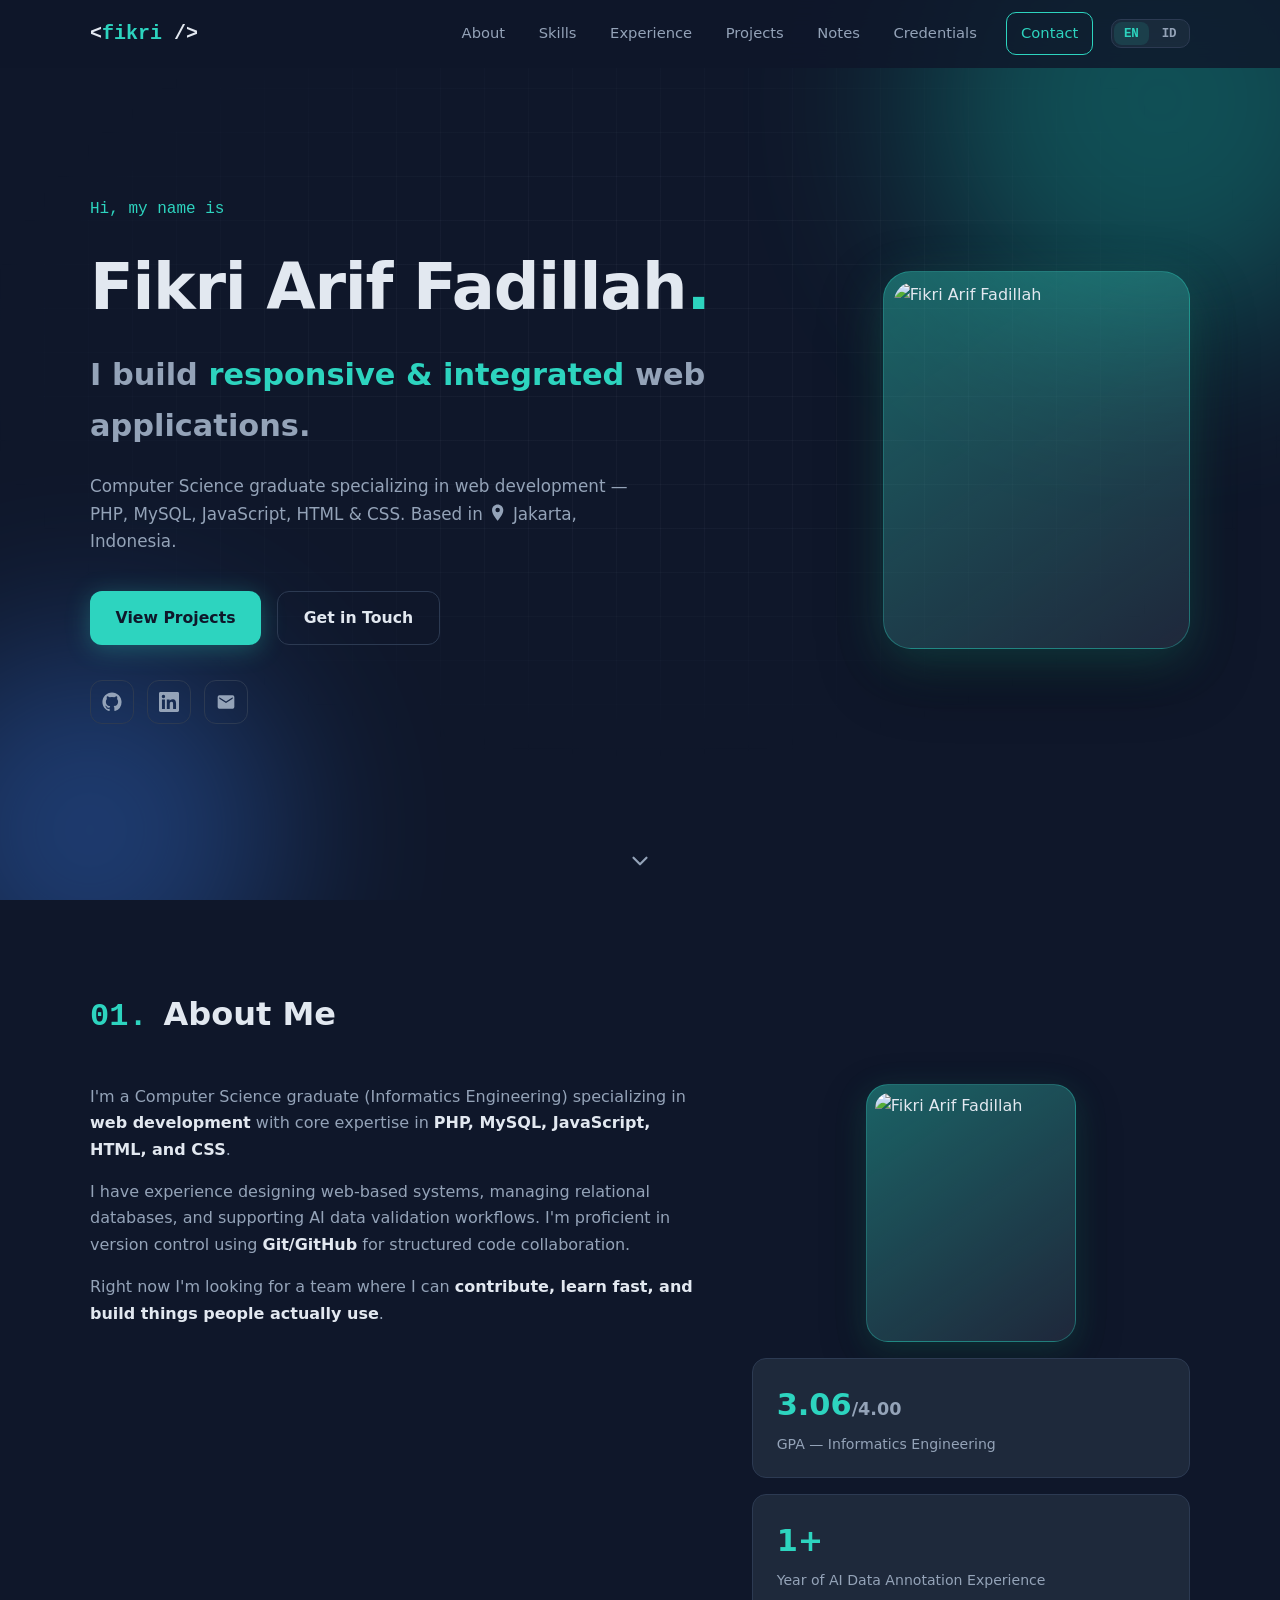
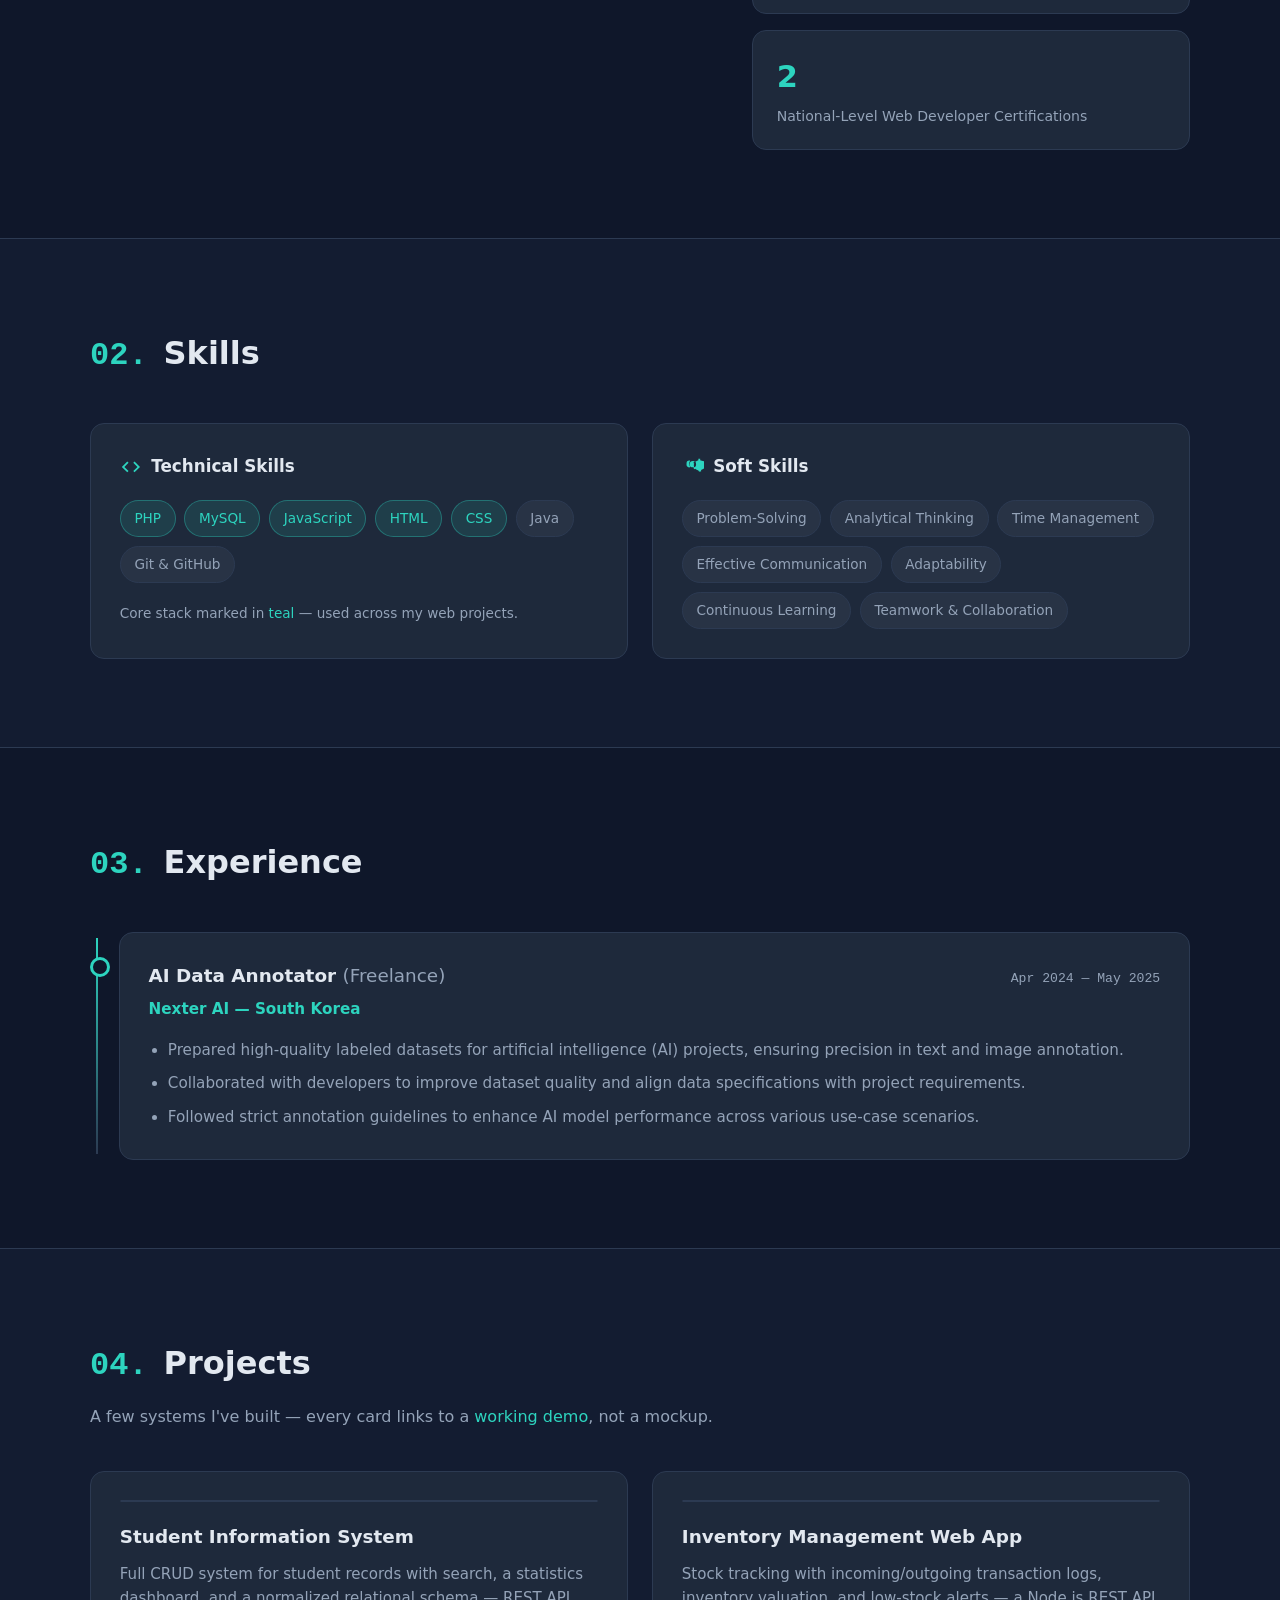
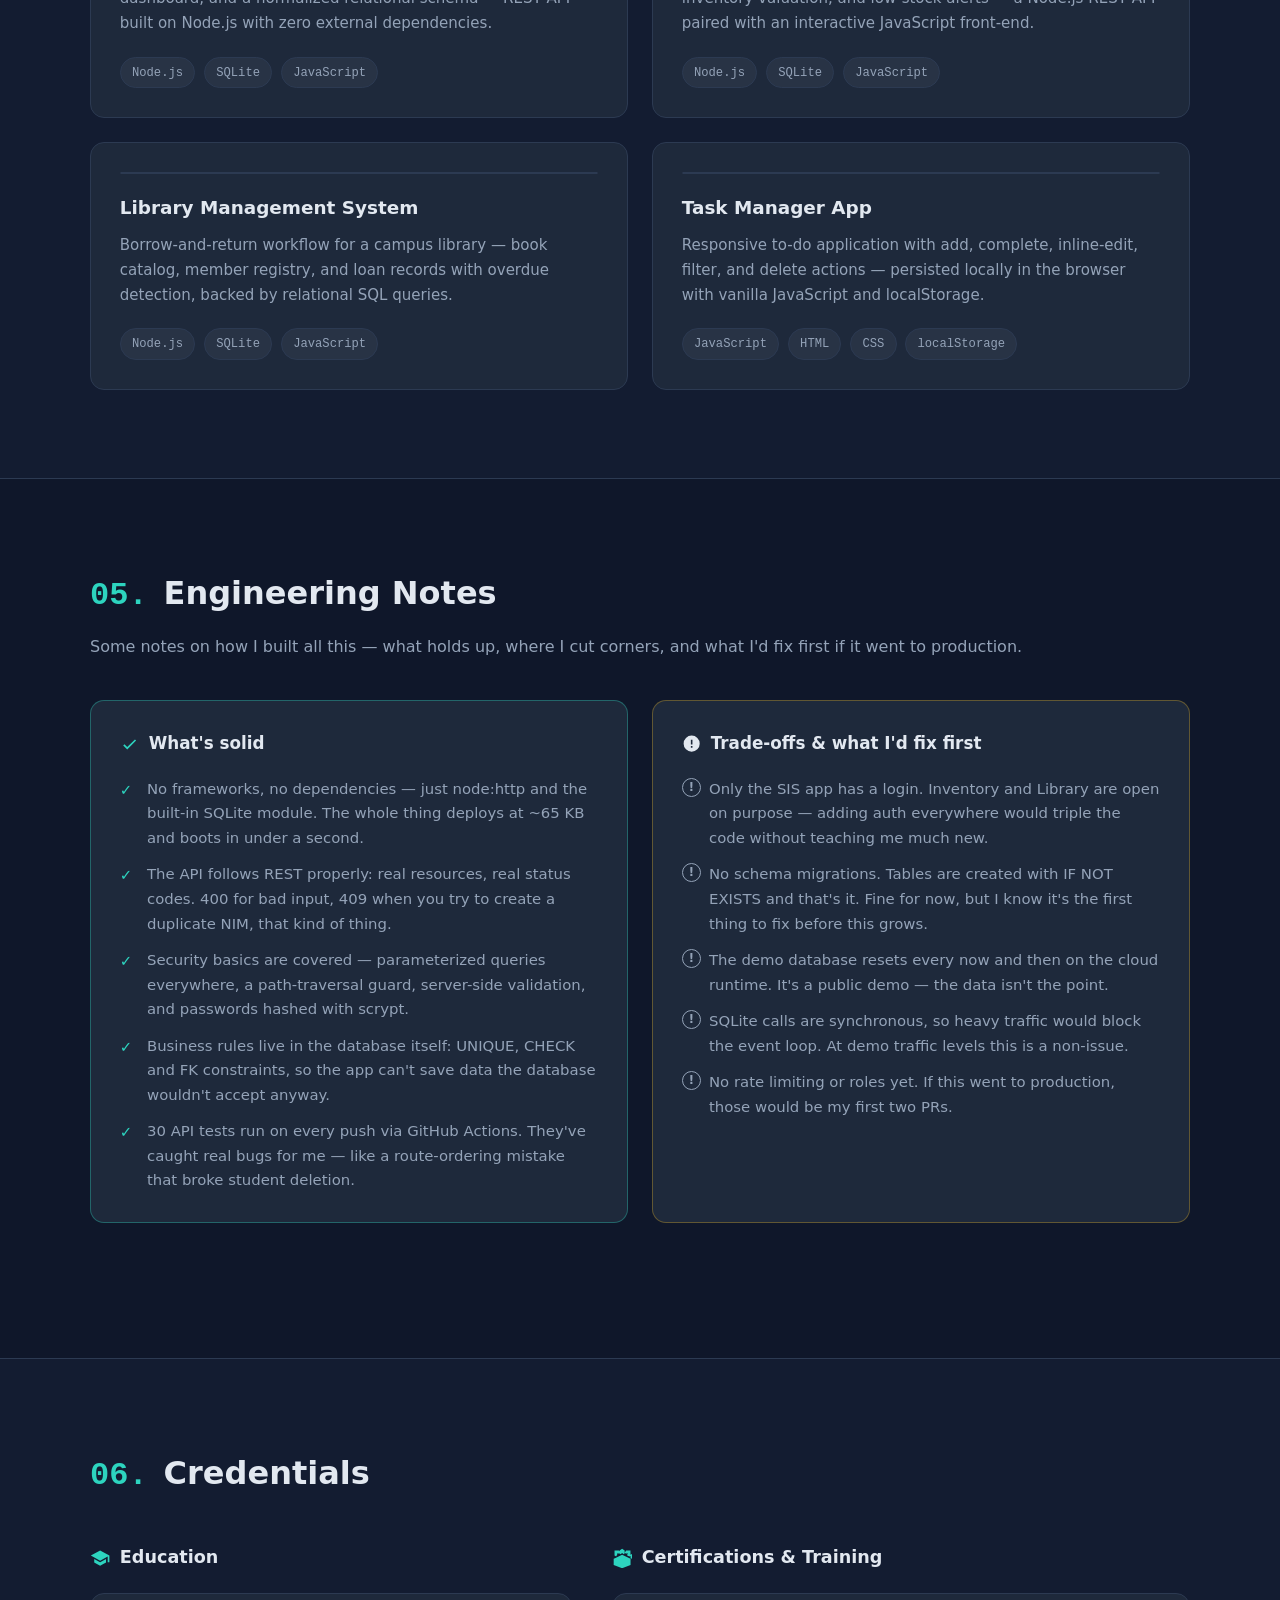
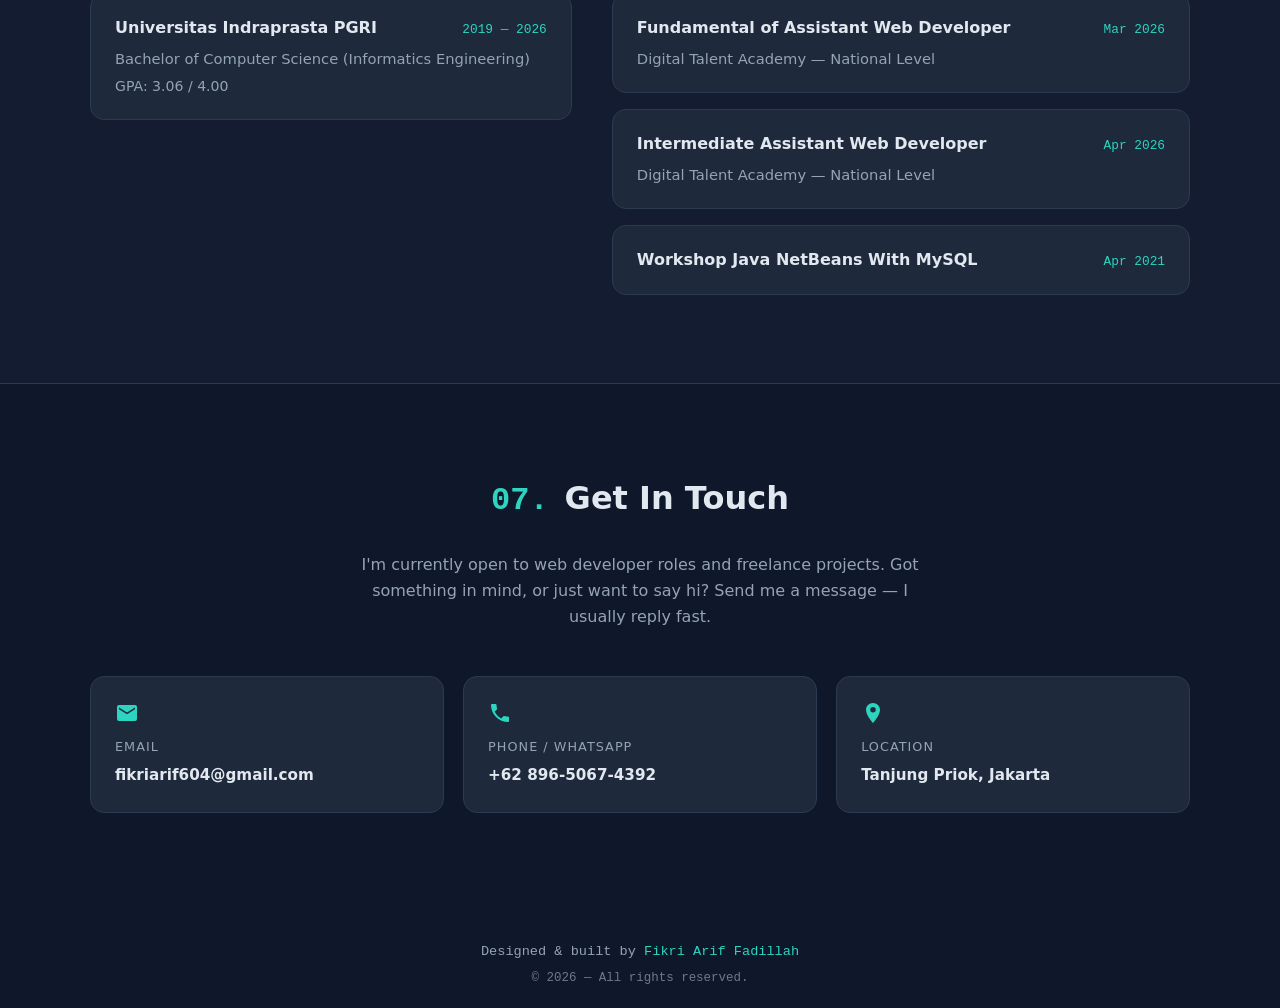
==== commit 8534d4e9: "Rewrite site copy in a natural developer voice (EN/ID)" ====
--- a/public/index.html
+++ b/public/index.html
@@ -101,8 +101,8 @@
               <strong>Git/GitHub</strong> for structured code collaboration.
             </p>
             <p data-i18n-html="about.p3">
-              Ready to contribute to building <strong>responsive, integrated, and optimized</strong>
-              web applications.
+              Right now I'm looking for a team where I can <strong>contribute, learn fast, and
+              build things people actually use</strong>.
             </p>
           </div>
           <div class="about-stats reveal">
@@ -199,8 +199,8 @@
       <div class="container">
         <h2 class="section-title reveal" data-i18n-html="sec.projects"><span class="accent">04.</span> Projects</h2>
         <p class="section-subtitle reveal" data-i18n-html="proj.subtitle">
-          A selection of web-based systems I have built — every card below links to a
-          <span class="accent">live, working demo</span>.
+          A few systems I've built — every card links to a
+          <span class="accent">working demo</span>, not a mockup.
         </p>
 
         <!--
@@ -315,8 +315,8 @@
       <div class="container">
         <h2 class="section-title reveal" data-i18n-html="sec.notes"><span class="accent">05.</span> Engineering Notes</h2>
         <p class="section-subtitle reveal" data-i18n="notes.intro">
-          An honest look at how these demos are built — what's solid, what's deliberately
-          simplified, and what I'd improve next.
+          Some notes on how I built all this — what holds up, where I cut corners, and what
+          I'd fix first if it went to production.
         </p>
 
         <div class="notes-grid">
@@ -326,32 +326,32 @@
               <span data-i18n="notes.solid.title">What's solid</span>
             </h3>
             <ul class="notes-list">
-              <li data-i18n="notes.s1">Zero-dependency architecture — node:http + node:sqlite only, ~65 KB deploy, sub-second start.</li>
-              <li data-i18n="notes.s2">Proper REST design — resource endpoints with semantic status codes (400 / 404 / 409).</li>
-              <li data-i18n="notes.s3">Security fundamentals — parameterized queries, path-traversal guard, server-side validation, scrypt-hashed passwords.</li>
-              <li data-i18n="notes.s4">Business rules enforced at the database level — UNIQUE / CHECK / FK constraints.</li>
-              <li data-i18n="notes.s5">30 automated API tests running in CI on every push.</li>
+              <li data-i18n="notes.s1">No frameworks, no dependencies — just node:http and the built-in SQLite module. The whole thing deploys at ~65 KB and boots in under a second.</li>
+              <li data-i18n="notes.s2">The API follows REST properly: real resources, real status codes. 400 for bad input, 409 when you try to create a duplicate NIM, that kind of thing.</li>
+              <li data-i18n="notes.s3">Security basics are covered — parameterized queries everywhere, a path-traversal guard, server-side validation, and passwords hashed with scrypt.</li>
+              <li data-i18n="notes.s4">Business rules live in the database itself: UNIQUE, CHECK and FK constraints, so the app can't save data the database wouldn't accept anyway.</li>
+              <li data-i18n="notes.s5">30 API tests run on every push via GitHub Actions. They've caught real bugs for me — like a route-ordering mistake that broke student deletion.</li>
             </ul>
           </div>
 
           <div class="note-card tradeoffs reveal">
             <h3>
               <svg class="icon" aria-hidden="true" viewBox="0 0 24 24"><path fill="currentColor" d="M12 2a10 10 0 1 0 0 20 10 10 0 0 0 0-20zm1 15h-2v-2h2v2zm0-4h-2V7h2v6z"/></svg>
-              <span data-i18n="notes.tradeoffs.title">Trade-offs &amp; what I'd improve</span>
+              <span data-i18n="notes.tradeoffs.title">Trade-offs &amp; what I'd fix first</span>
             </h3>
             <ul class="notes-list">
-              <li data-i18n="notes.t1">Session auth covers the SIS app — Inventory &amp; Library stay open by design.</li>
-              <li data-i18n="notes.t2">No schema migrations — tables are created with IF NOT EXISTS, no versioning.</li>
-              <li data-i18n="notes.t3">Demo data resets periodically on the cloud runtime.</li>
-              <li data-i18n="notes.t4">Synchronous SQLite access blocks the event loop under heavy load.</li>
-              <li data-i18n="notes.t5">No rate limiting or role management — acceptable for a public demo, first additions for production.</li>
+              <li data-i18n="notes.t1">Only the SIS app has a login. Inventory and Library are open on purpose — adding auth everywhere would triple the code without teaching me much new.</li>
+              <li data-i18n="notes.t2">No schema migrations. Tables are created with IF NOT EXISTS and that's it. Fine for now, but I know it's the first thing to fix before this grows.</li>
+              <li data-i18n="notes.t3">The demo database resets every now and then on the cloud runtime. It's a public demo — the data isn't the point.</li>
+              <li data-i18n="notes.t4">SQLite calls are synchronous, so heavy traffic would block the event loop. At demo traffic levels this is a non-issue.</li>
+              <li data-i18n="notes.t5">No rate limiting or roles yet. If this went to production, those would be my first two PRs.</li>
             </ul>
           </div>
         </div>
 
         <p class="notes-next reveal" data-i18n="notes.next">
-          Recently shipped: CI pipeline, session auth, and pagination — next up: role-based
-          access and schema migrations.
+          Already shipped: the CI pipeline, login sessions, and pagination. Next on my list:
+          roles and schema migrations.
         </p>
       </div>
     </section>
@@ -412,8 +412,8 @@
       <div class="container contact-inner">
         <h2 class="section-title reveal" data-i18n-html="sec.contact"><span class="accent">07.</span> Get In Touch</h2>
         <p class="contact-lead reveal" data-i18n="contact.lead">
-          I'm open to web developer opportunities and collaborations.
-          Whether you have a project in mind or just want to say hi — my inbox is always open.
+          I'm currently open to web developer roles and freelance projects.
+          Got something in mind, or just want to say hi? Send me a message — I usually reply fast.
         </p>
         <div class="contact-cards reveal">
           <a href="mailto:fikriarif604@gmail.com" class="contact-card">
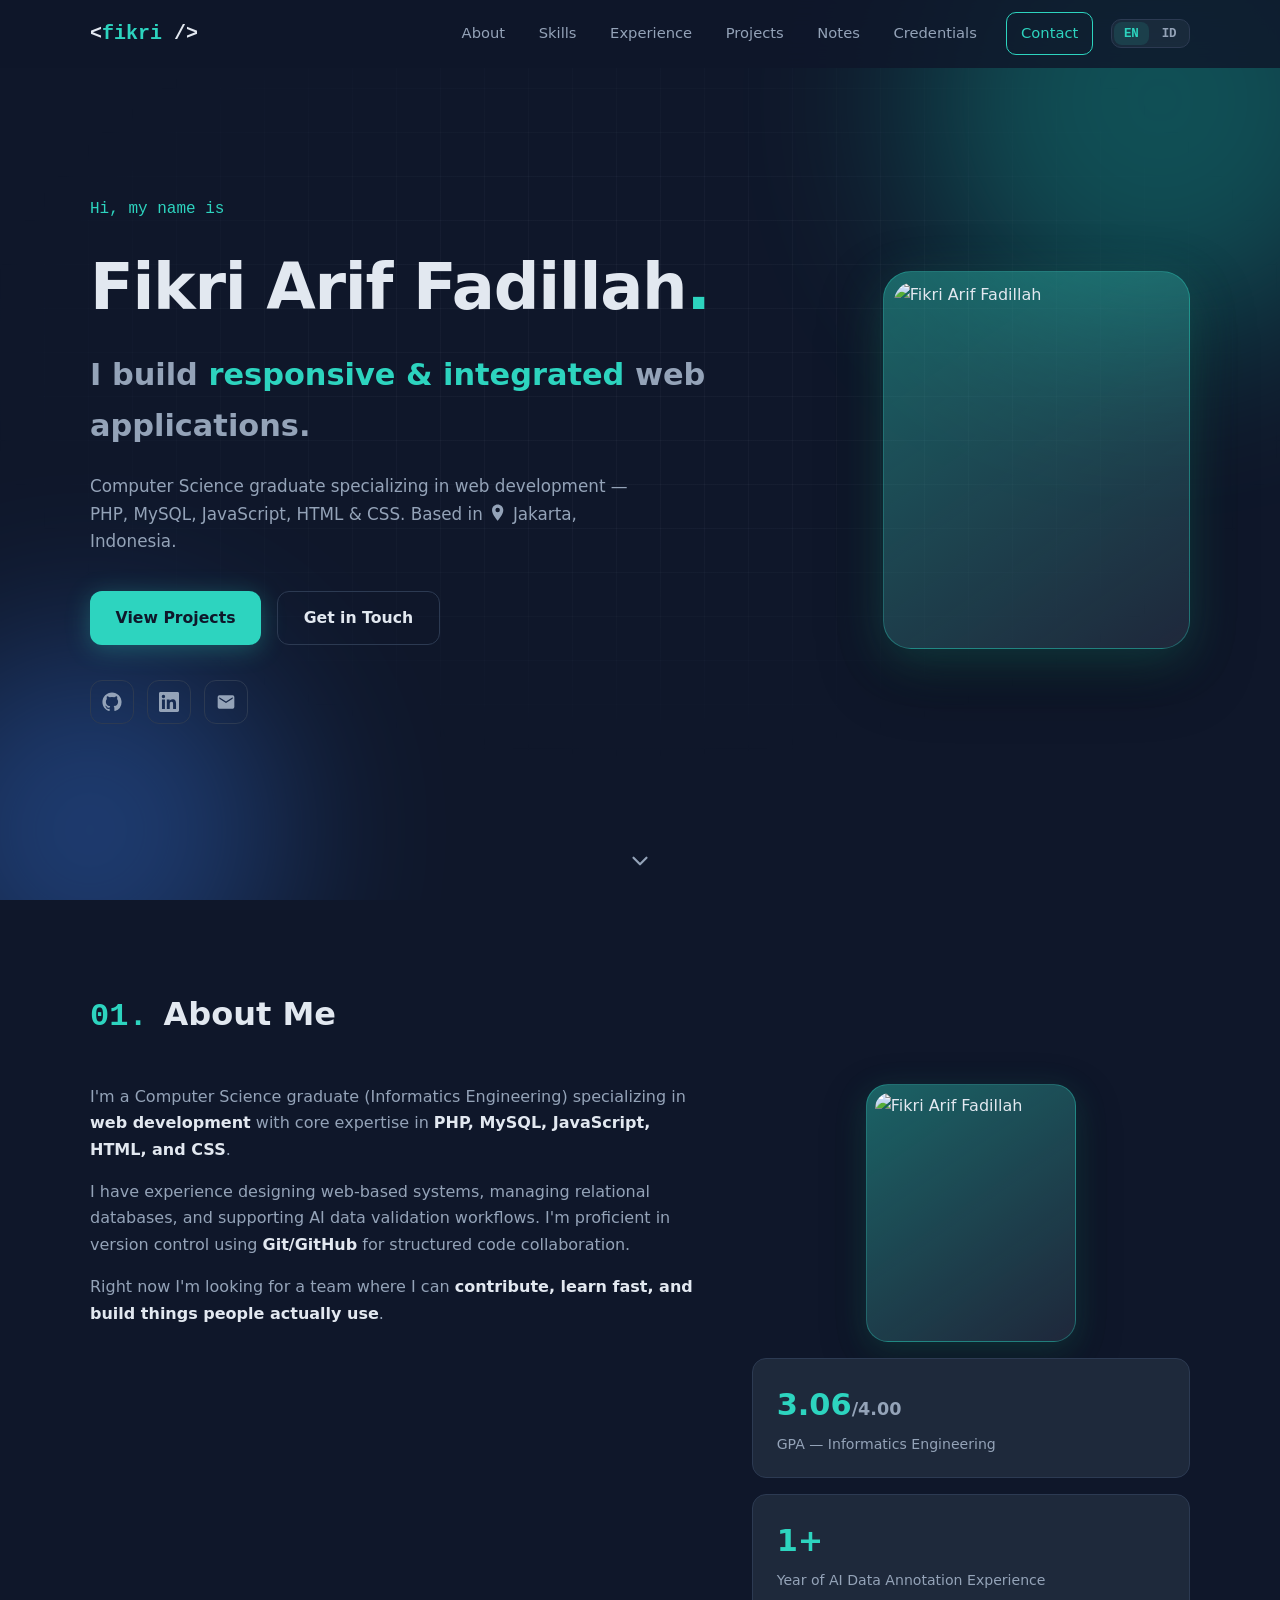
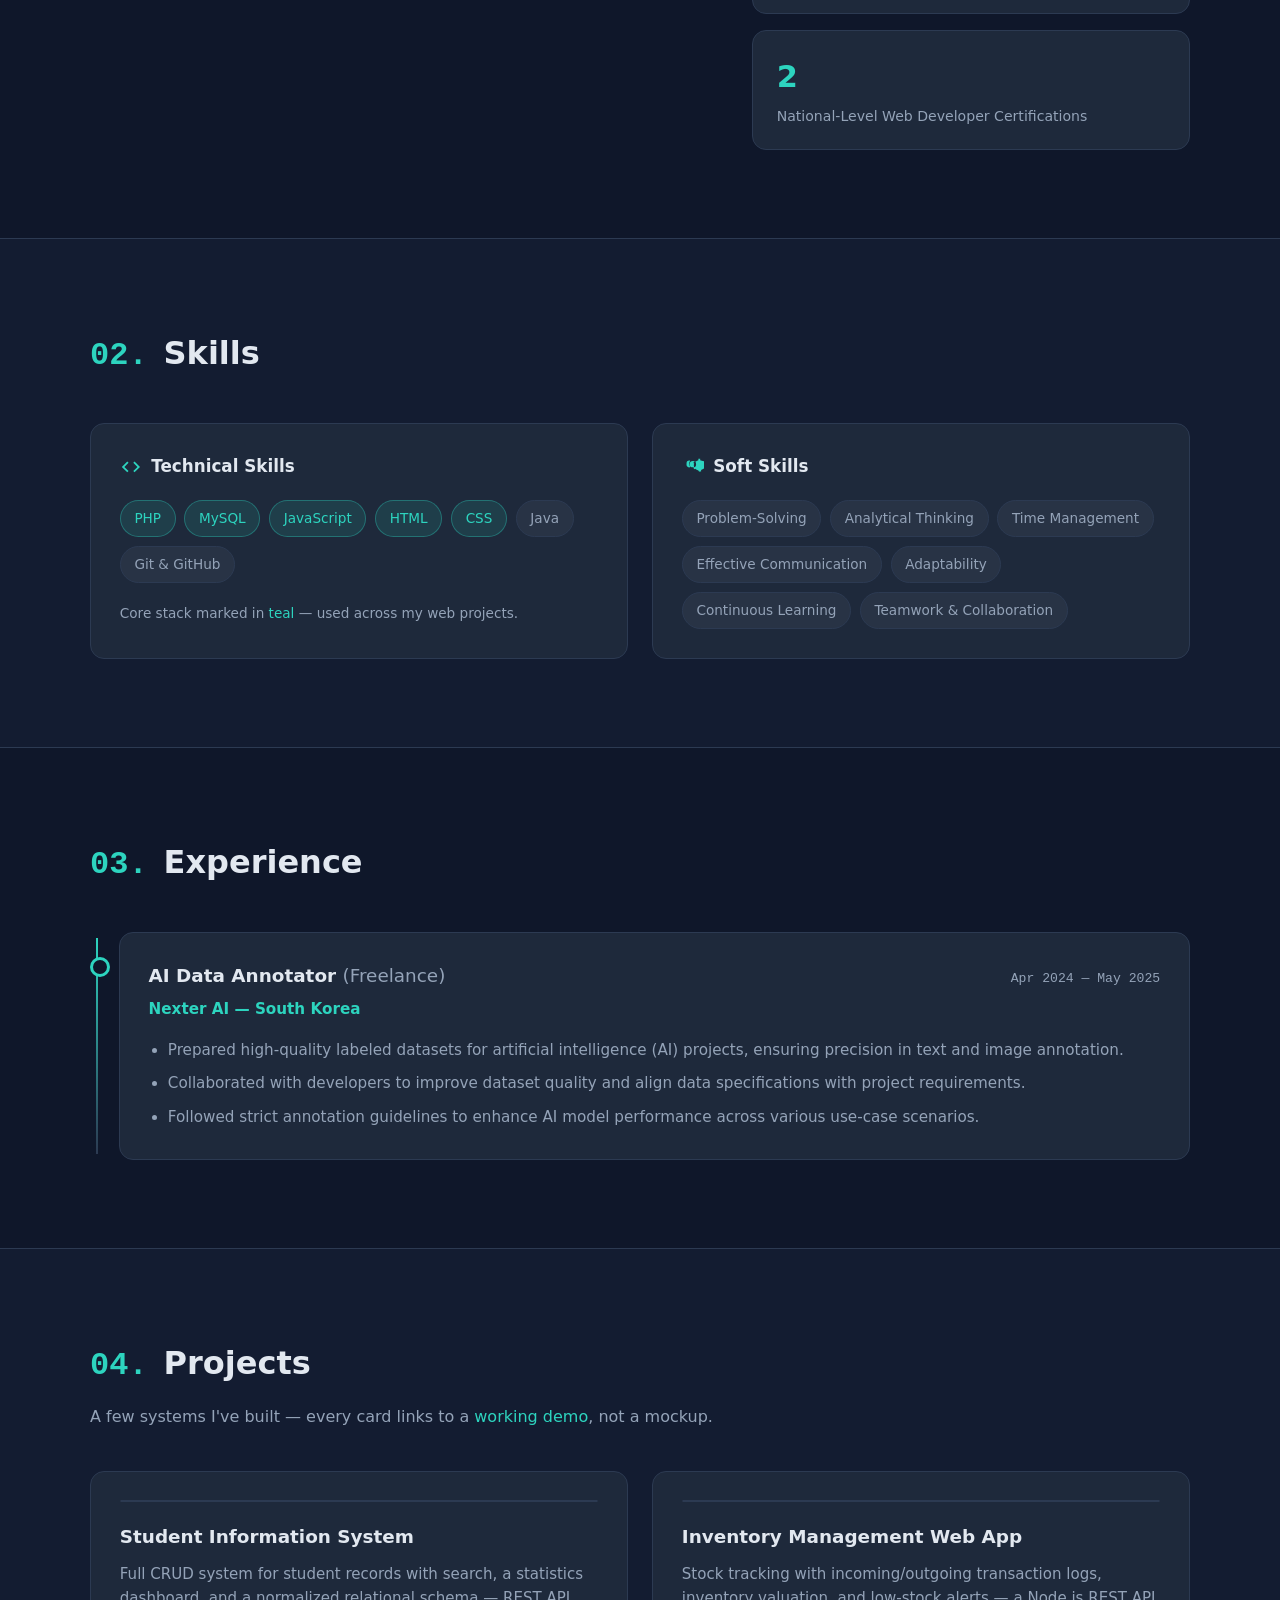
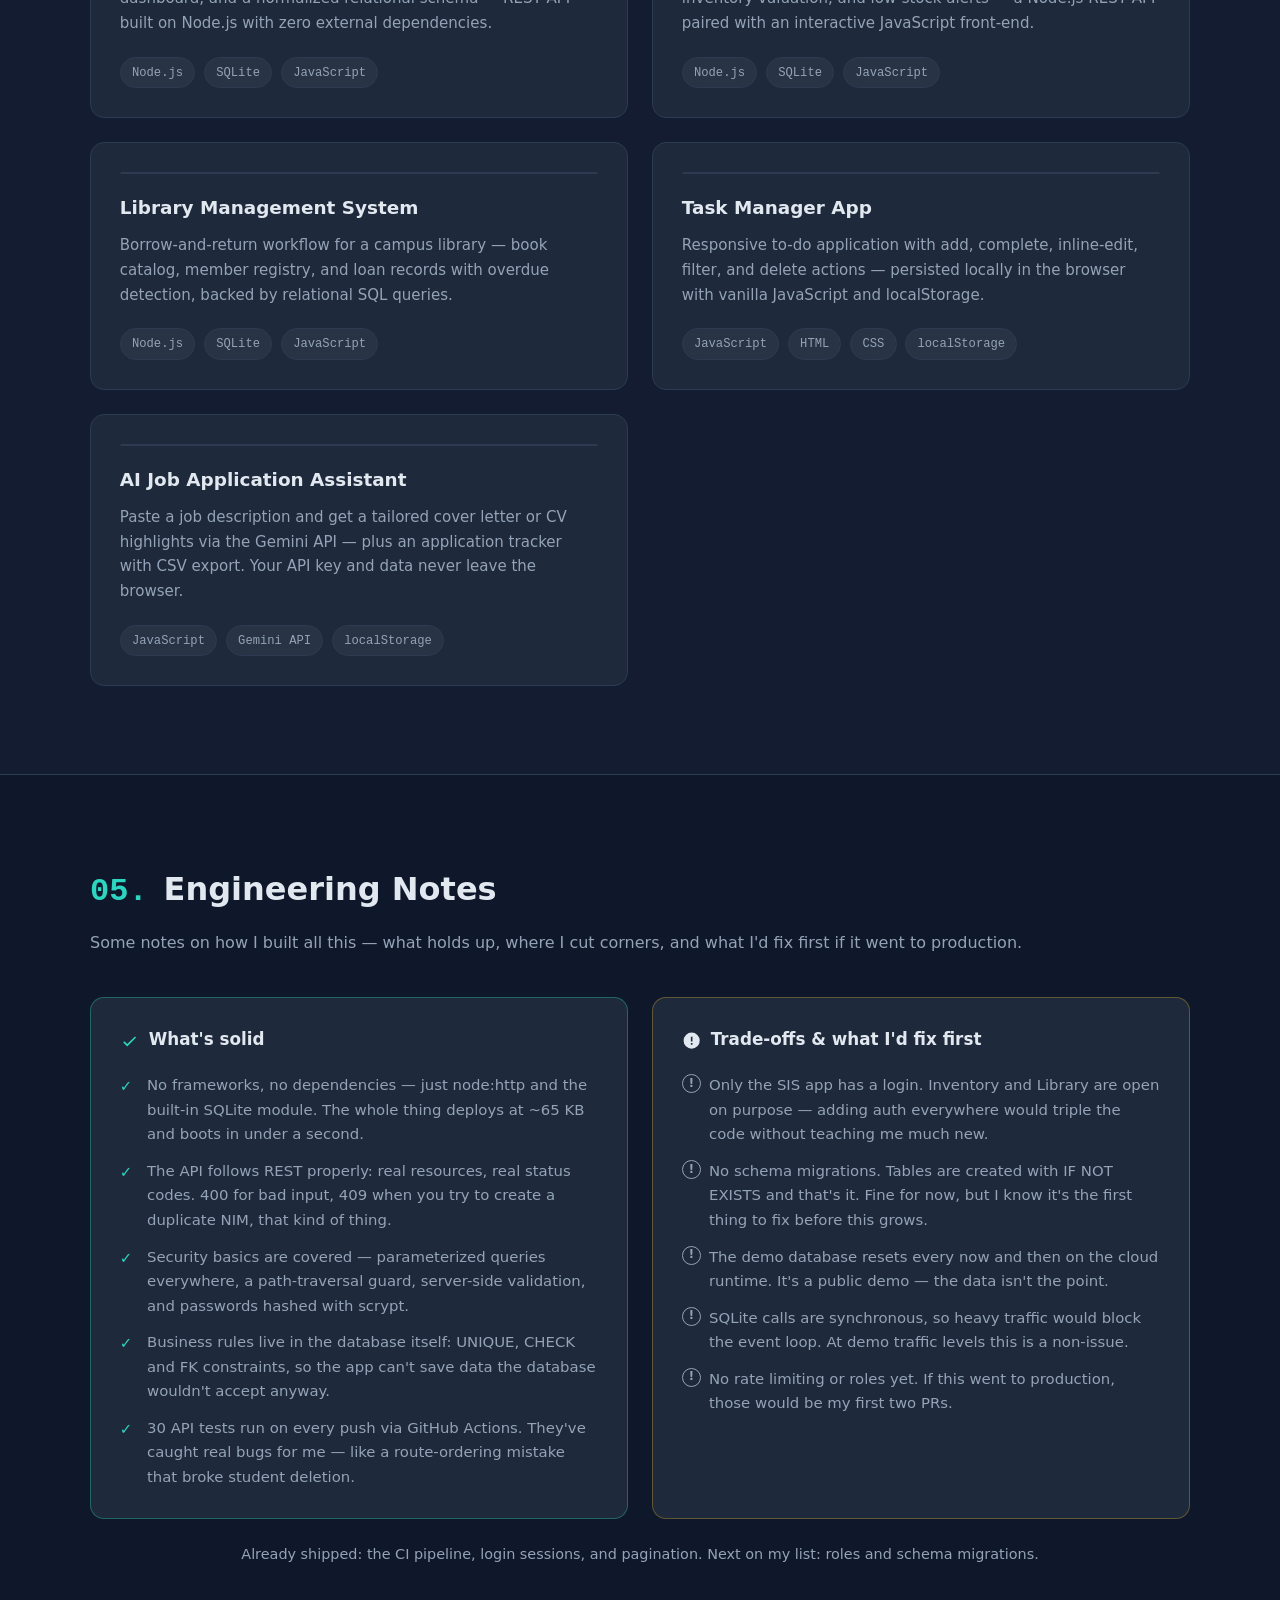
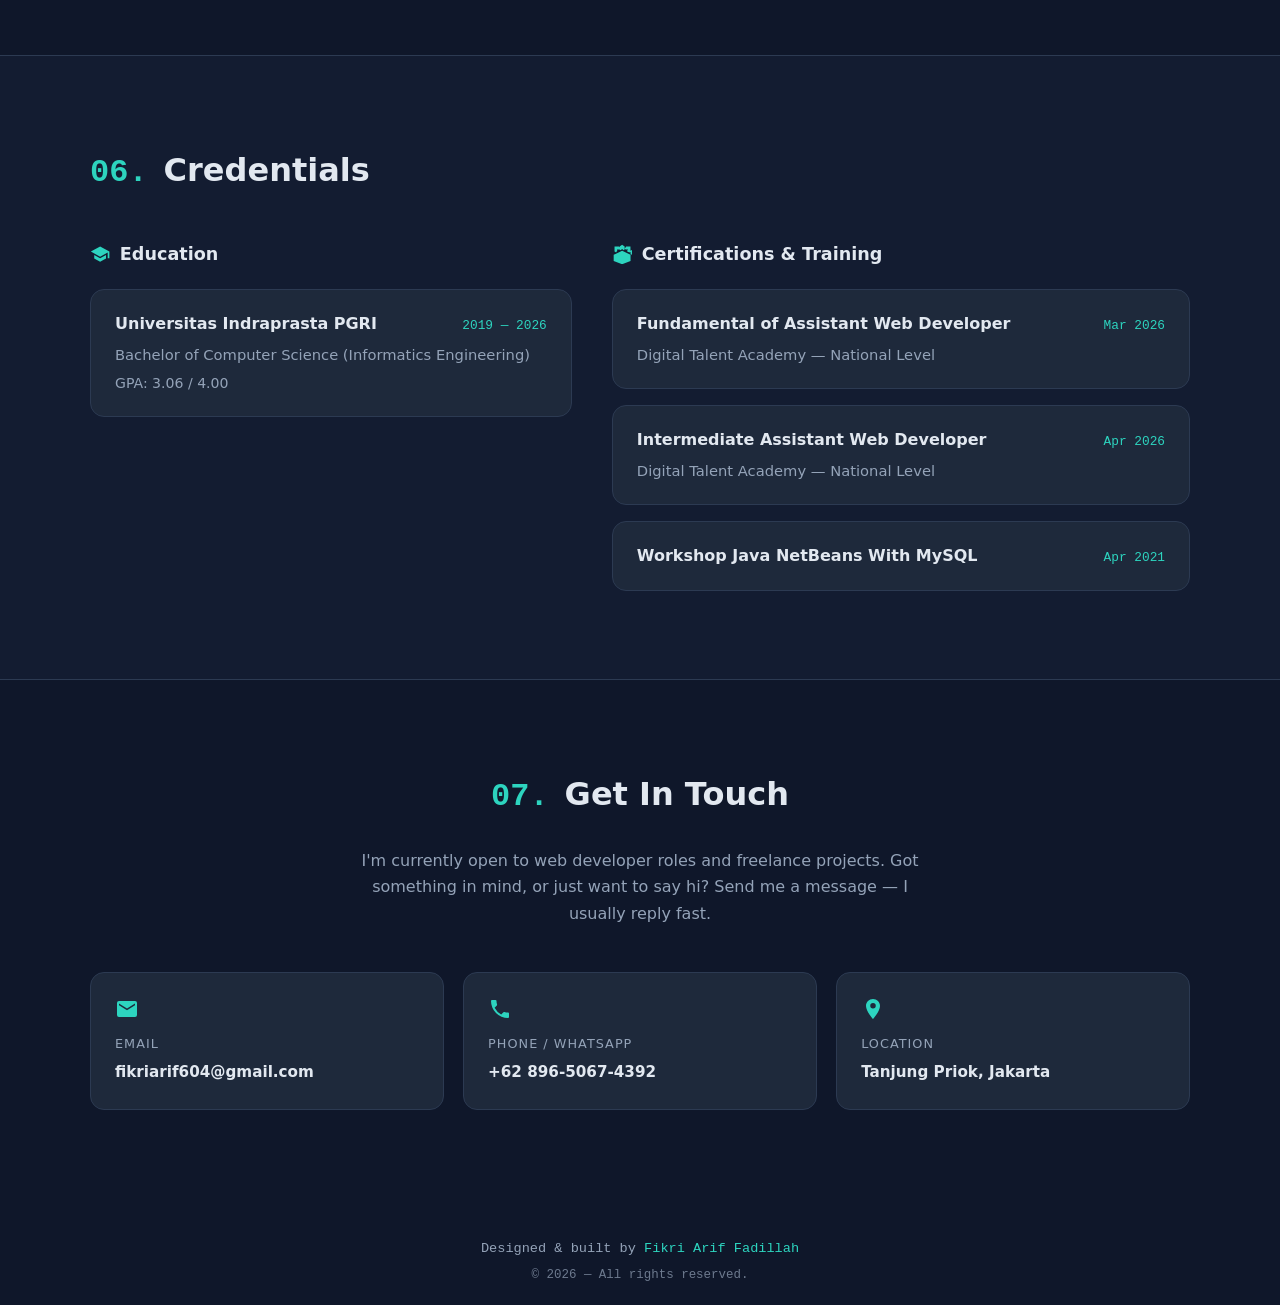
==== commit 03d7d4f6: "Add AI Job Application Assistant (Gemini API cover letters + application tracker)" ====
--- a/public/index.html
+++ b/public/index.html
@@ -302,6 +302,31 @@
               <span class="chip chip-mini">JavaScript</span>
               <span class="chip chip-mini">HTML</span>
               <span class="chip chip-mini">CSS</span>
+              <span class="chip chip-mini">localStorage</span>
+            </div>
+          </article>
+
+          <article class="project-card reveal">
+            <div class="project-media">
+              <img src="/assets/proj-assistant.svg" alt="" loading="lazy" />
+              <div class="project-links">
+                <a href="https://github.com/fikriarfh/fikri-portfolio" aria-label="AI Job Application Assistant source code" title="Source code">
+                  <svg aria-hidden="true" viewBox="0 0 24 24"><path fill="currentColor" d="M12 .5C5.65.5.5 5.65.5 12c0 5.08 3.29 9.39 7.86 10.91.58.1.79-.25.79-.55v-2.17c-3.2.7-3.87-1.36-3.87-1.36-.52-1.33-1.28-1.68-1.28-1.68-1.04-.71.08-.7.08-.7 1.15.08 1.76 1.18 1.76 1.18 1.03 1.75 2.69 1.25 3.34.95.1-.74.4-1.25.72-1.53-2.55-.29-5.23-1.28-5.23-5.68 0-1.26.45-2.28 1.18-3.09-.12-.29-.51-1.46.11-3.05 0 0 .96-.31 3.15 1.18a10.9 10.9 0 0 1 5.74 0c2.19-1.49 3.15-1.18 3.15-1.18.62 1.59.23 2.76.11 3.05.73.81 1.18 1.83 1.18 3.09 0 4.41-2.69 5.38-5.25 5.67.41.35.77 1.04.77 2.1v3.12c0 .3.21.66.8.55A11.51 11.51 0 0 0 23.5 12C23.5 5.65 18.35.5 12 .5z"/></svg>
+                </a>
+                <a href="/apps/assistant" aria-label="Open AI Job Application Assistant demo" title="Live demo">
+                  <svg aria-hidden="true" viewBox="0 0 24 24"><path fill="none" stroke="currentColor" stroke-width="2" stroke-linecap="round" stroke-linejoin="round" d="M18 13v6a2 2 0 0 1-2 2H5a2 2 0 0 1-2-2V8a2 2 0 0 1 2-2h6M15 3h6v6M10 14L21 3"/></svg>
+                </a>
+              </div>
+            </div>
+            <h3 class="project-title" data-i18n="proj.assistant.title">AI Job Application Assistant</h3>
+            <p class="project-desc" data-i18n="proj.assistant.desc">
+              Paste a job description and get a tailored cover letter or CV highlights via the
+              Gemini API — plus an application tracker with CSV export. Your API key and data
+              never leave the browser.
+            </p>
+            <div class="chips project-tags">
+              <span class="chip chip-mini">JavaScript</span>
+              <span class="chip chip-mini">Gemini API</span>
               <span class="chip chip-mini">localStorage</span>
             </div>
           </article>
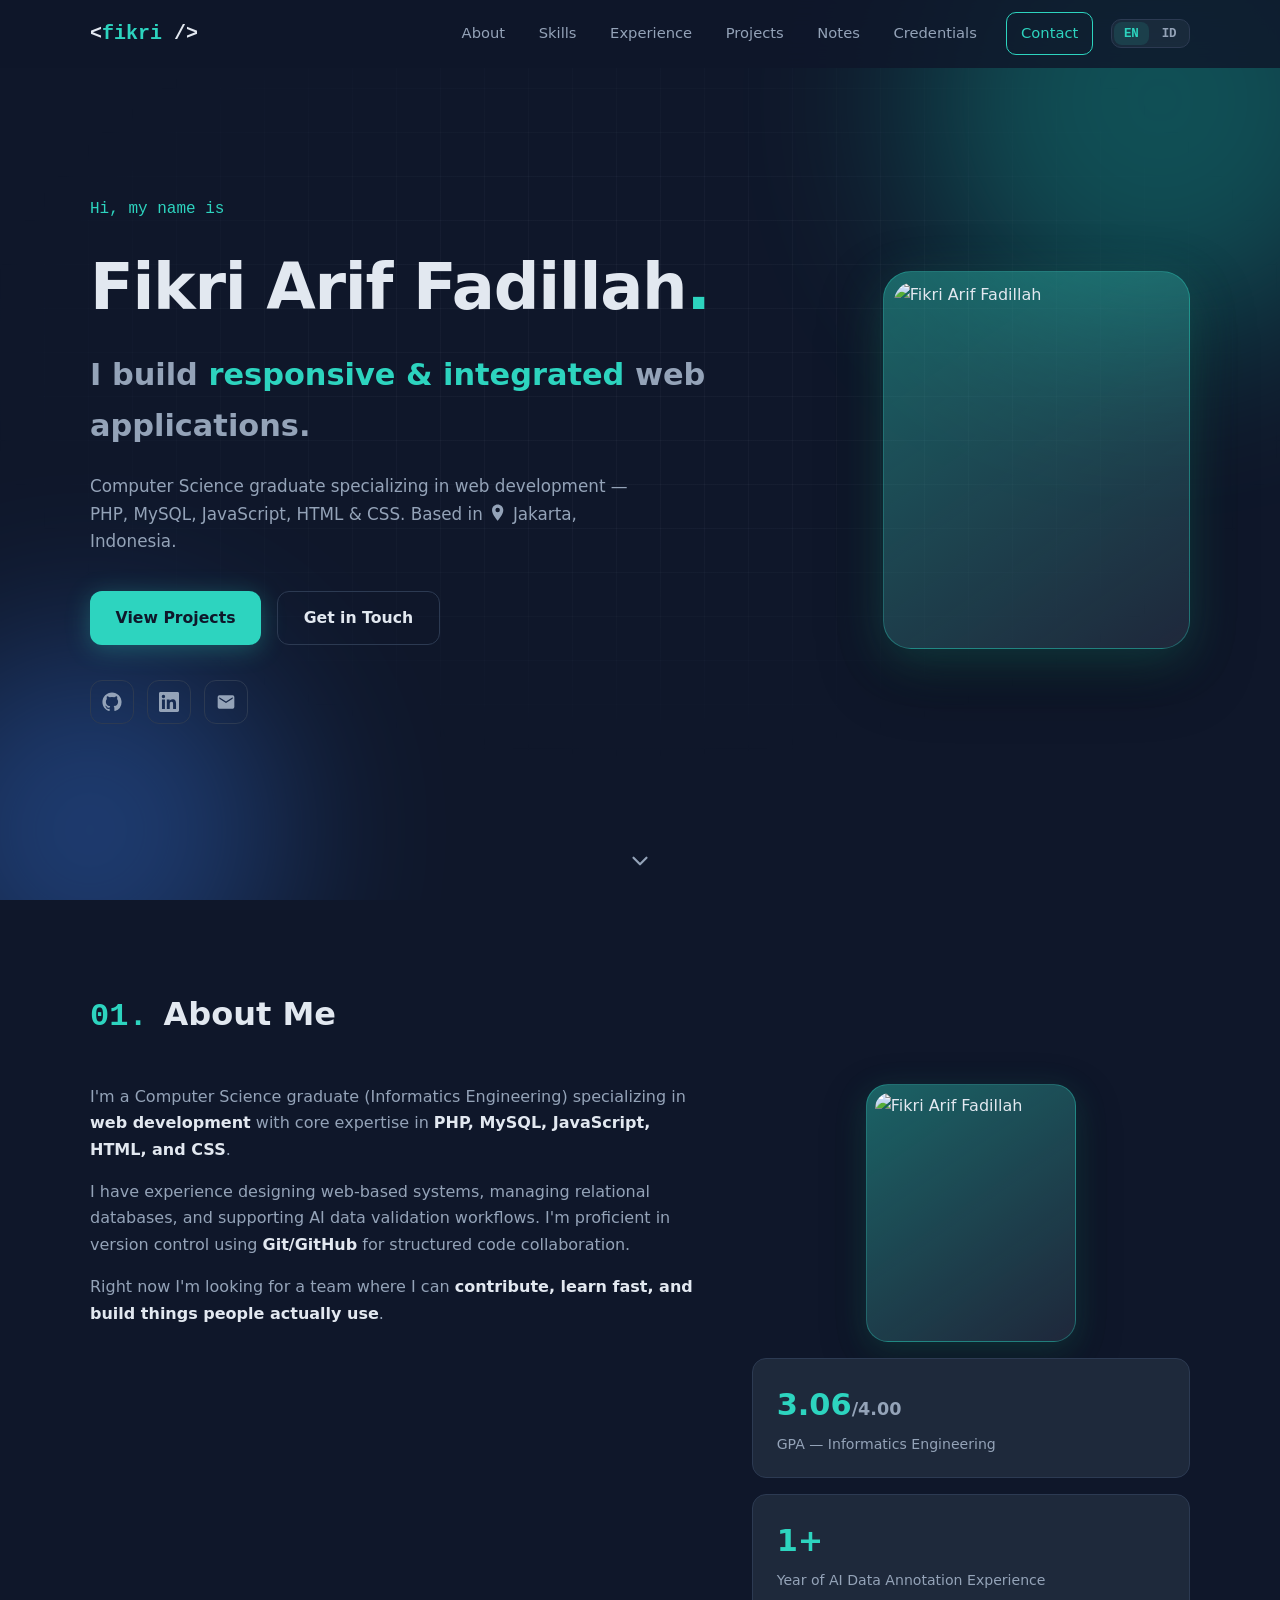
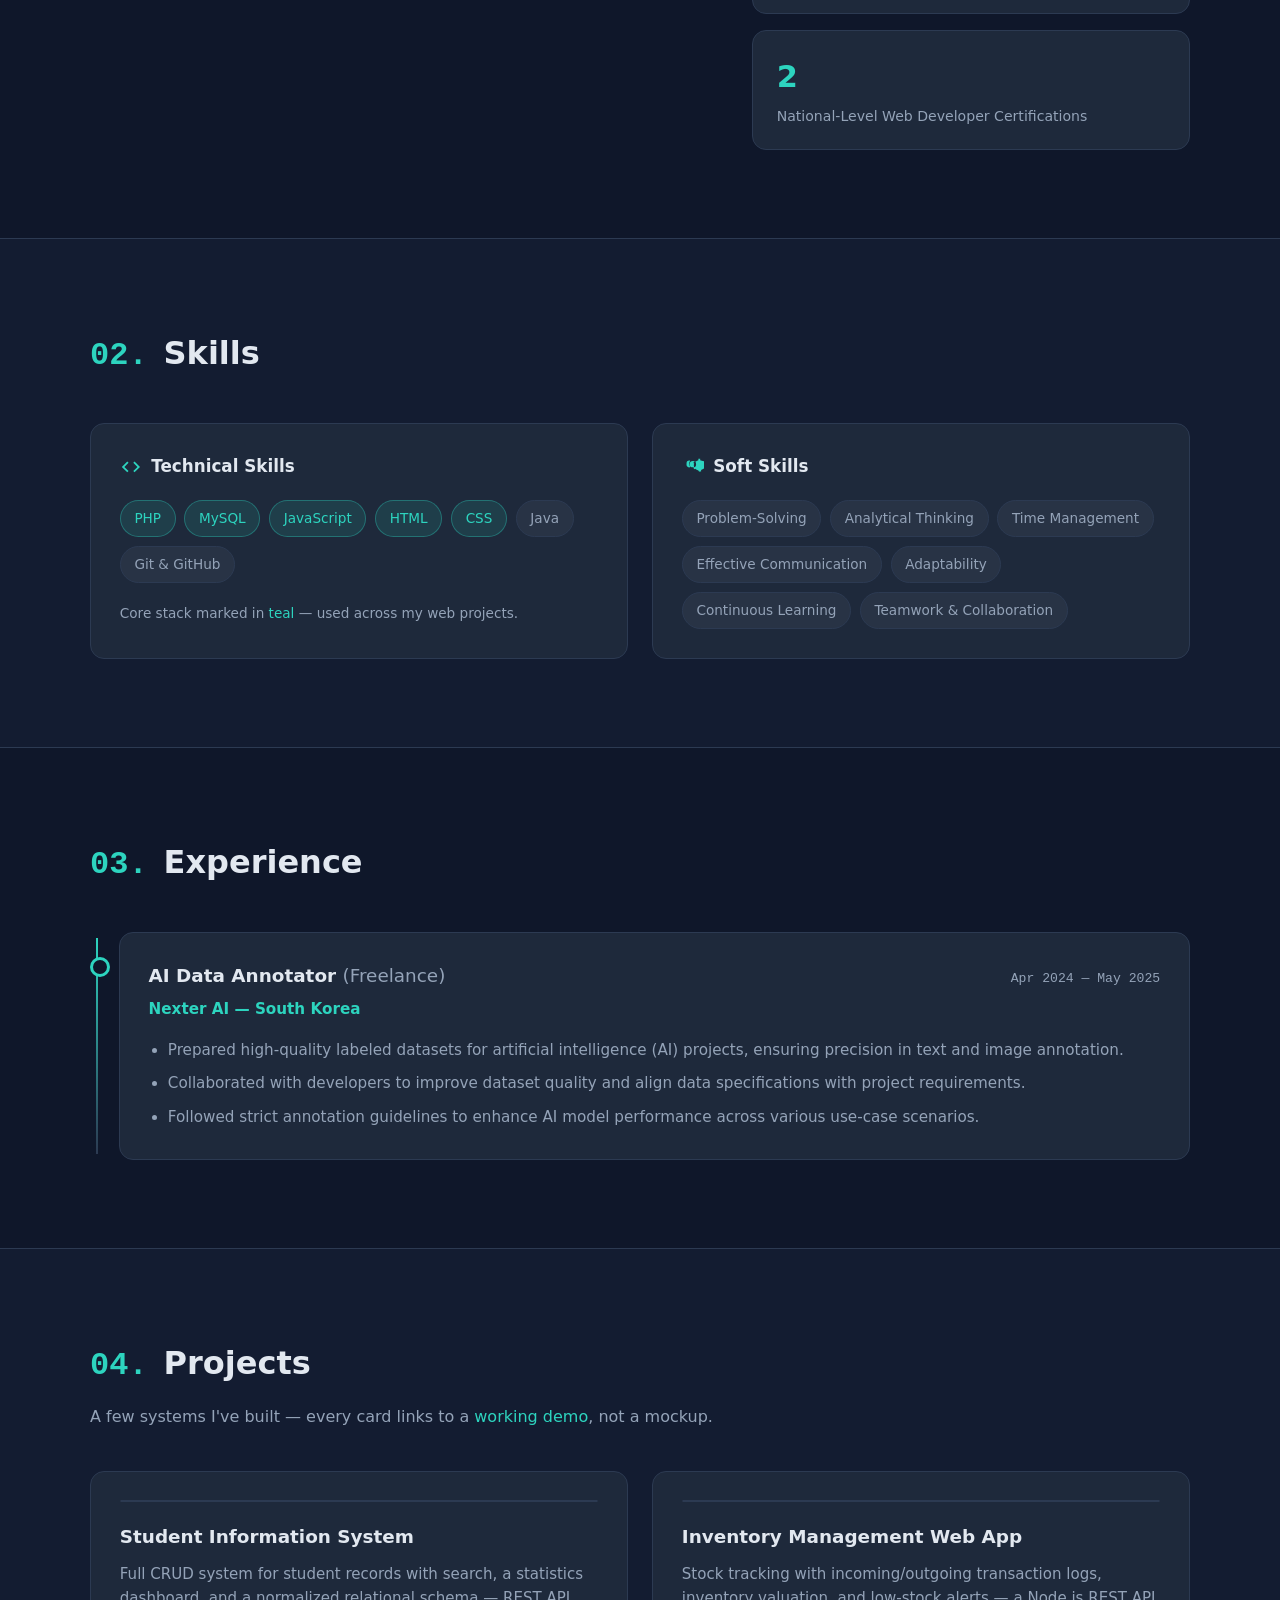
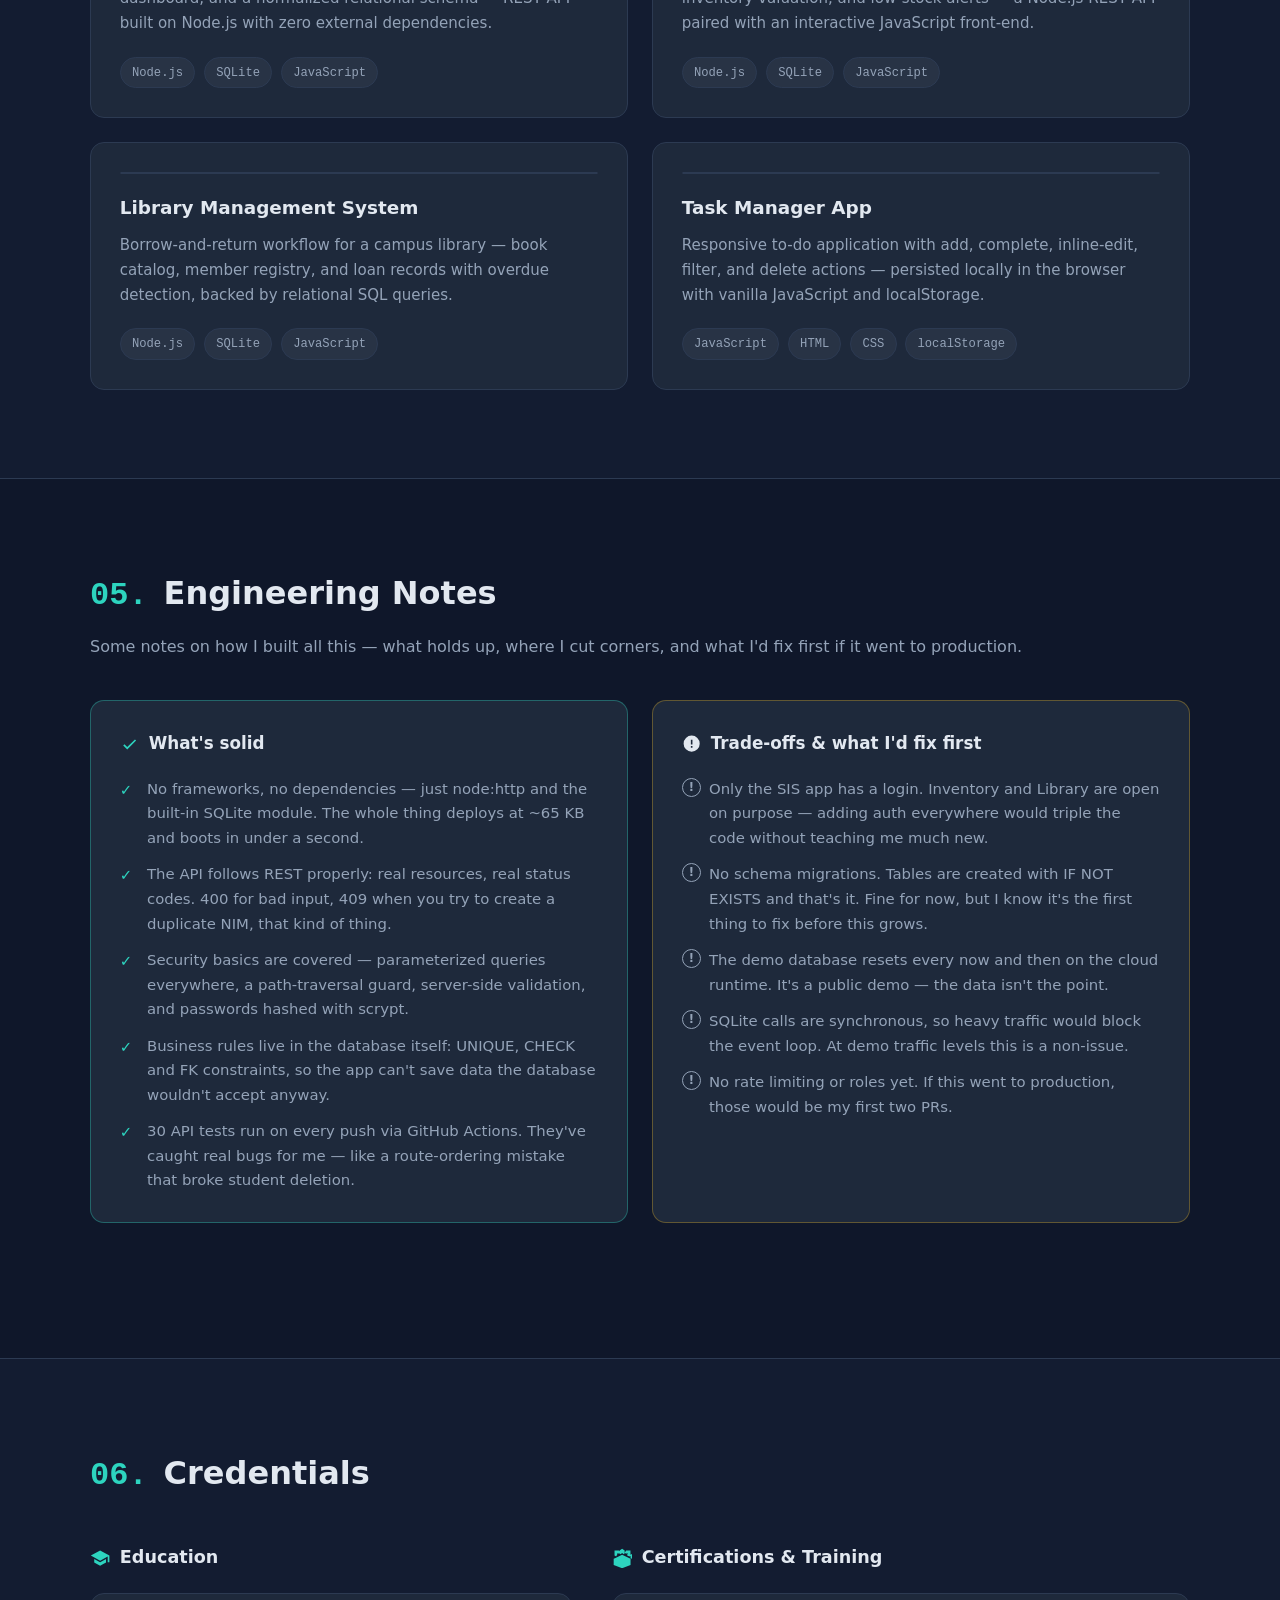
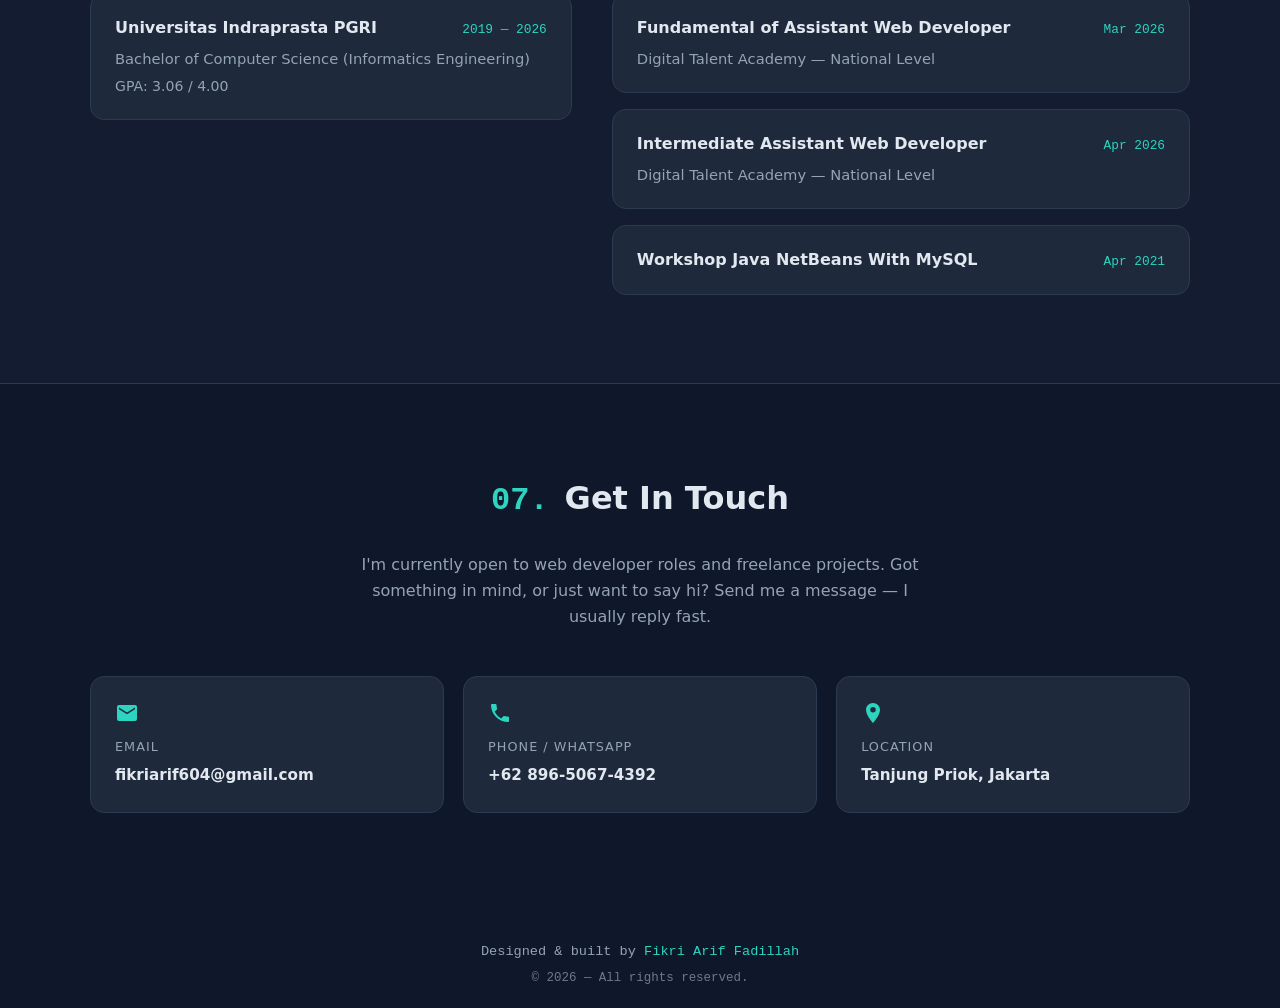
==== commit 59f18e49: "Remove AI Job Application Assistant from portfolio" ====
--- a/public/index.html
+++ b/public/index.html
@@ -302,31 +302,6 @@
               <span class="chip chip-mini">JavaScript</span>
               <span class="chip chip-mini">HTML</span>
               <span class="chip chip-mini">CSS</span>
-              <span class="chip chip-mini">localStorage</span>
-            </div>
-          </article>
-
-          <article class="project-card reveal">
-            <div class="project-media">
-              <img src="/assets/proj-assistant.svg" alt="" loading="lazy" />
-              <div class="project-links">
-                <a href="https://github.com/fikriarfh/fikri-portfolio" aria-label="AI Job Application Assistant source code" title="Source code">
-                  <svg aria-hidden="true" viewBox="0 0 24 24"><path fill="currentColor" d="M12 .5C5.65.5.5 5.65.5 12c0 5.08 3.29 9.39 7.86 10.91.58.1.79-.25.79-.55v-2.17c-3.2.7-3.87-1.36-3.87-1.36-.52-1.33-1.28-1.68-1.28-1.68-1.04-.71.08-.7.08-.7 1.15.08 1.76 1.18 1.76 1.18 1.03 1.75 2.69 1.25 3.34.95.1-.74.4-1.25.72-1.53-2.55-.29-5.23-1.28-5.23-5.68 0-1.26.45-2.28 1.18-3.09-.12-.29-.51-1.46.11-3.05 0 0 .96-.31 3.15 1.18a10.9 10.9 0 0 1 5.74 0c2.19-1.49 3.15-1.18 3.15-1.18.62 1.59.23 2.76.11 3.05.73.81 1.18 1.83 1.18 3.09 0 4.41-2.69 5.38-5.25 5.67.41.35.77 1.04.77 2.1v3.12c0 .3.21.66.8.55A11.51 11.51 0 0 0 23.5 12C23.5 5.65 18.35.5 12 .5z"/></svg>
-                </a>
-                <a href="/apps/assistant" aria-label="Open AI Job Application Assistant demo" title="Live demo">
-                  <svg aria-hidden="true" viewBox="0 0 24 24"><path fill="none" stroke="currentColor" stroke-width="2" stroke-linecap="round" stroke-linejoin="round" d="M18 13v6a2 2 0 0 1-2 2H5a2 2 0 0 1-2-2V8a2 2 0 0 1 2-2h6M15 3h6v6M10 14L21 3"/></svg>
-                </a>
-              </div>
-            </div>
-            <h3 class="project-title" data-i18n="proj.assistant.title">AI Job Application Assistant</h3>
-            <p class="project-desc" data-i18n="proj.assistant.desc">
-              Paste a job description and get a tailored cover letter or CV highlights via the
-              Gemini API — plus an application tracker with CSV export. Your API key and data
-              never leave the browser.
-            </p>
-            <div class="chips project-tags">
-              <span class="chip chip-mini">JavaScript</span>
-              <span class="chip chip-mini">Gemini API</span>
               <span class="chip chip-mini">localStorage</span>
             </div>
           </article>
